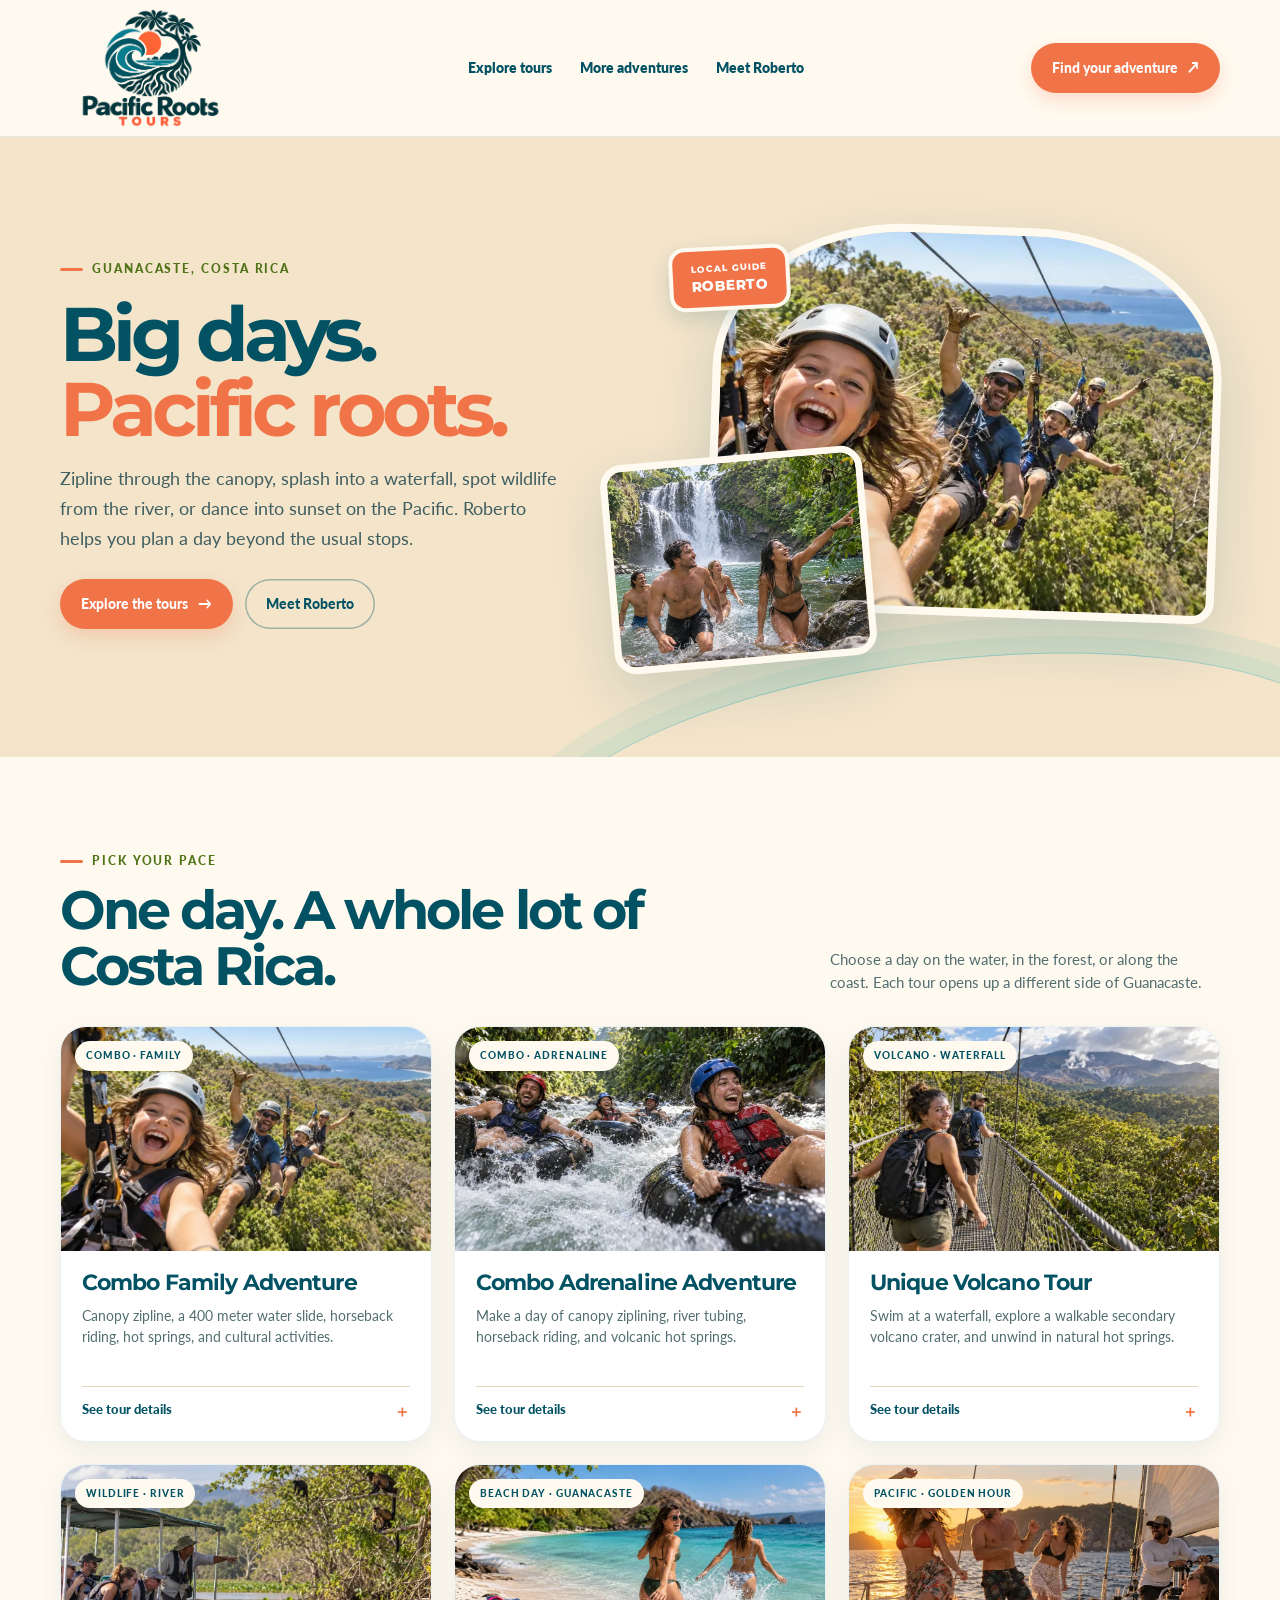
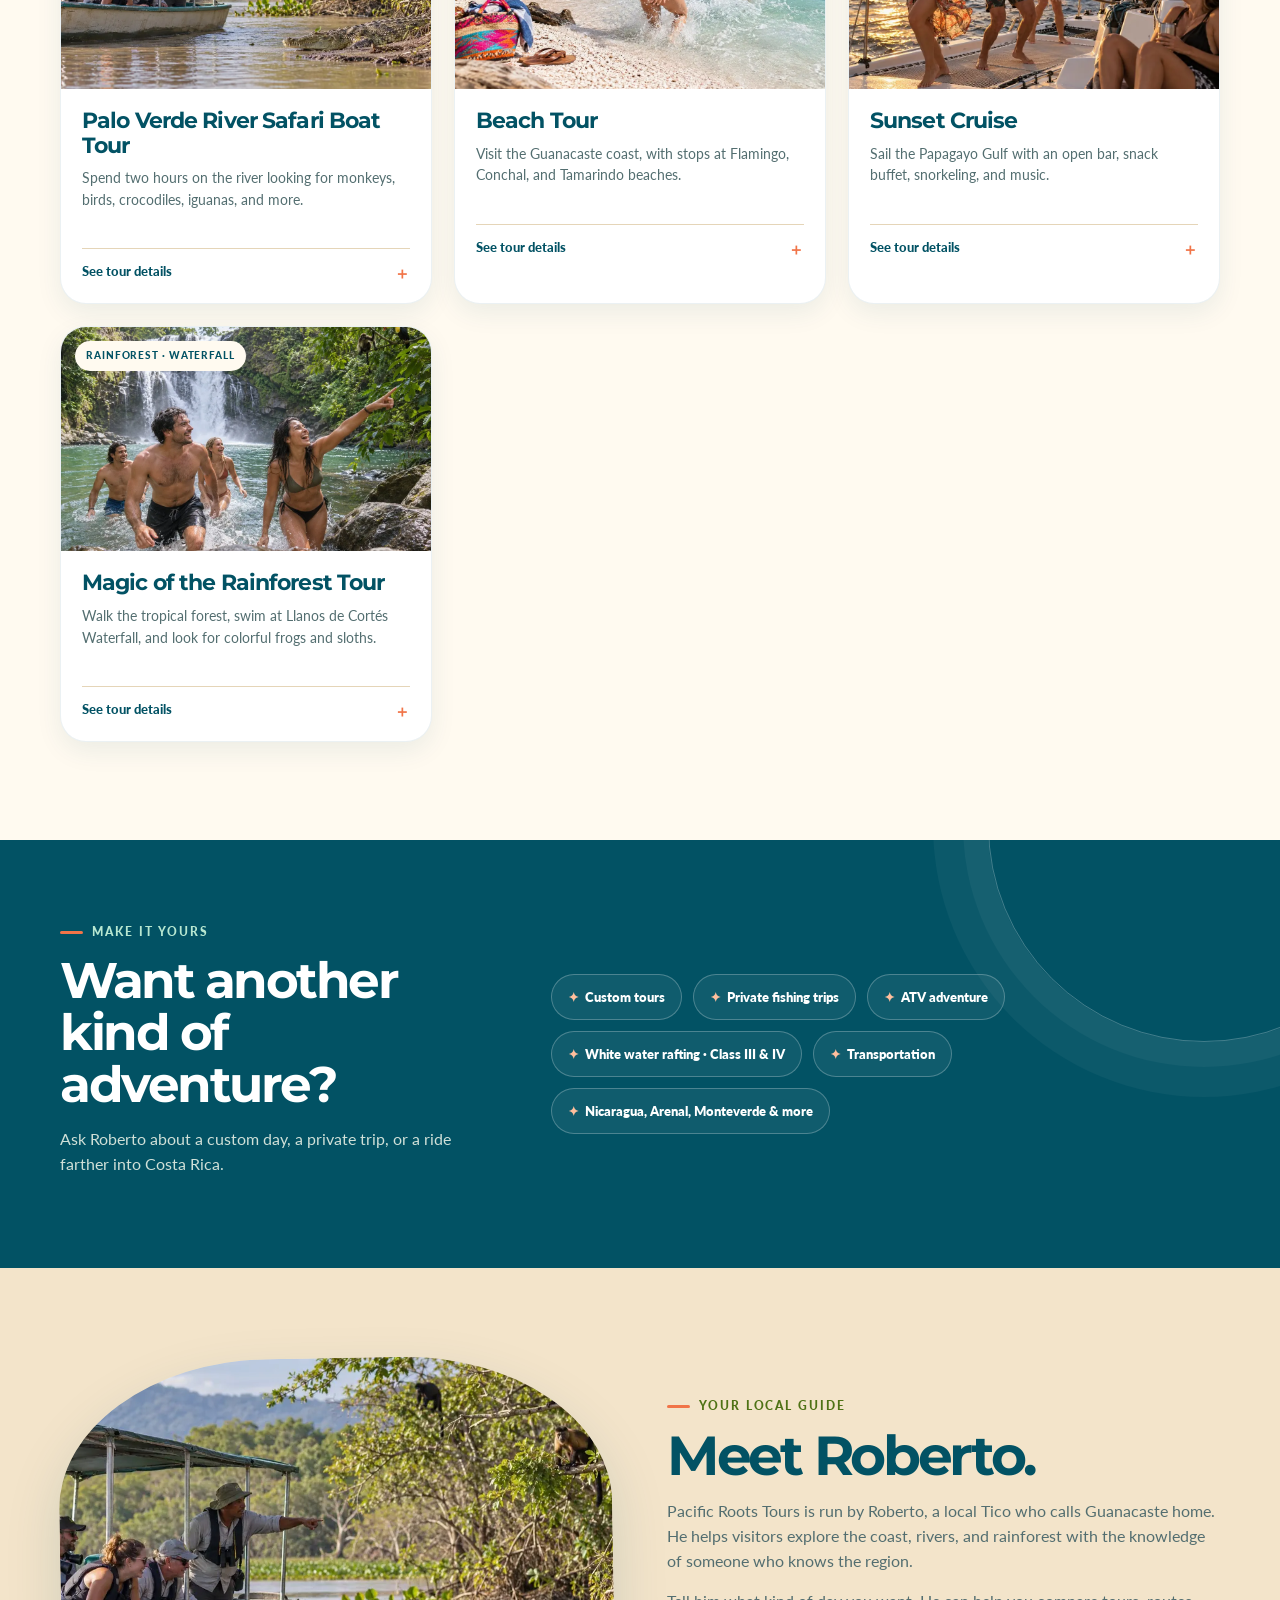
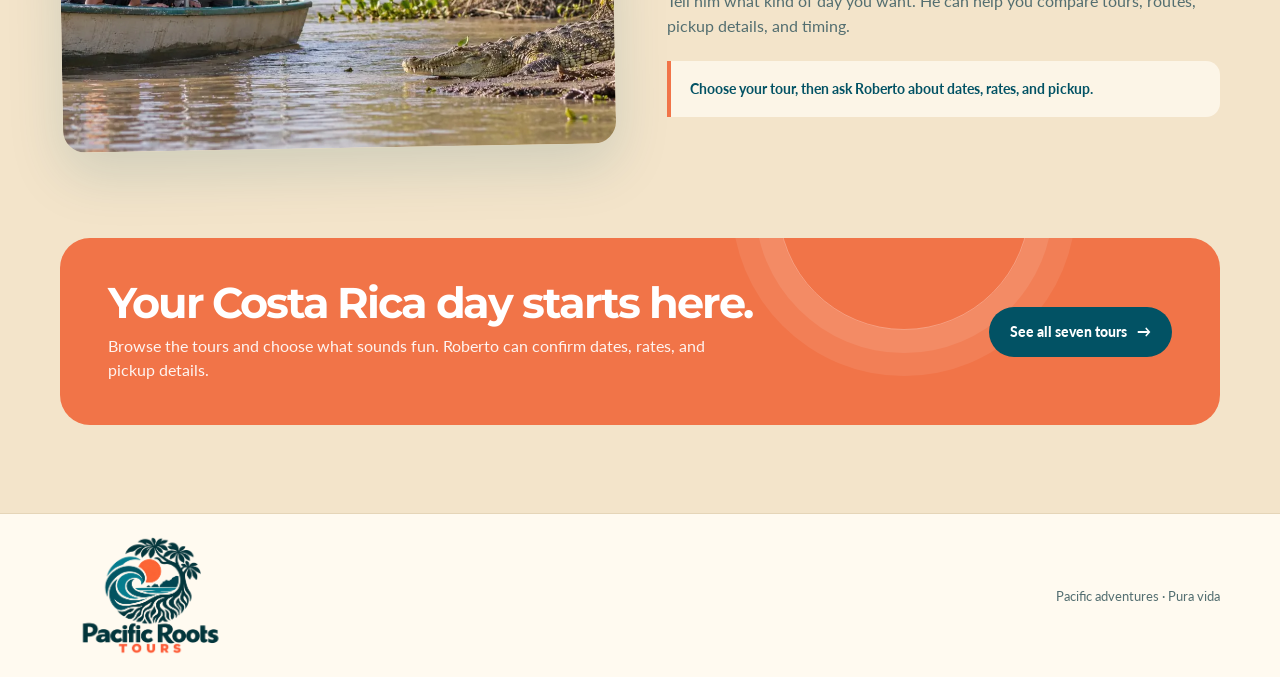
==== index.html @ f5e4e420 "Use complete transparent Pacific Roots logo in header and footer" ====
<!doctype html>
<html lang="en">
<head>
  <meta charset="utf-8">
  <meta name="viewport" content="width=device-width, initial-scale=1">
  <meta name="theme-color" content="#025264">
  <title>Pacific Roots Tours | Guanacaste, Costa Rica</title>
  <meta name="description" content="Explore Guanacaste with Roberto, your local Tico guide. Choose canopy and river adventures, waterfalls, wildlife, Pacific beaches, and sunset cruises.">
  <meta property="og:title" content="Pacific Roots Tours | Guanacaste, Costa Rica">
  <meta property="og:description" content="Canopy rides, river thrills, wildlife, waterfalls, beaches, and sunset cruises with local guide Roberto.">
  <meta property="og:type" content="website">
  <link rel="icon" type="image/webp" href="assets/favicon.webp">
  <link rel="preconnect" href="https://fonts.googleapis.com">
  <link rel="preconnect" href="https://fonts.gstatic.com" crossorigin>
  <link href="https://fonts.googleapis.com/css2?family=Lato:wght@400;500;600;700;800;900&family=Montserrat:wght@600;700;800;900&display=swap" rel="stylesheet">
  <style>
    :root{--deep:#025264;--aqua:#29aeb6;--coral:#f17448;--cream:#f3e4ca;--leaf:#4e7215;--ink:#123d43;--muted:#536e70;--paper:#fffaf0;--line:#e5d5b8;--shadow:0 22px 55px rgba(2,82,100,.15);--round:26px}
    *{box-sizing:border-box}html{scroll-behavior:smooth}body{margin:0;background:var(--paper);color:var(--ink);font-family:Lato,Arial,sans-serif;line-height:1.55}a{color:inherit}button{font:inherit}.shell{width:min(1160px,calc(100% - 48px));margin:auto}
    header{position:sticky;top:0;z-index:10;background:rgba(255,250,240,.96);backdrop-filter:blur(12px);border-bottom:1px solid rgba(2,82,100,.11)}.nav{min-height:136px;display:flex;align-items:center;justify-content:space-between;gap:24px}.brand{display:flex;align-items:center;gap:11px;text-decoration:none}.brand img.brand-logo{display:block;width:180px;height:auto;object-fit:contain;border-radius:0;box-shadow:none}.brand-name{display:grid;line-height:1}.brand-name b{font:800 20px/.98 Montserrat,sans-serif;letter-spacing:-.055em;color:var(--deep)}.brand-name span{margin-top:5px;color:var(--coral);font-size:10px;font-weight:900;letter-spacing:.34em}.nav-links{display:flex;align-items:center;gap:28px}.nav-links a{font-size:14px;text-decoration:none;font-weight:800;color:var(--deep)}.nav-links a:hover{color:var(--coral)}.button{display:inline-flex;align-items:center;justify-content:center;gap:10px;padding:14px 21px;border-radius:999px;background:var(--coral);color:#fff;text-decoration:none;font-size:14px;font-weight:900;box-shadow:0 8px 18px rgba(241,116,72,.22);transition:transform .2s,box-shadow .2s}.button:hover{transform:translateY(-2px);box-shadow:0 14px 25px rgba(241,116,72,.28)}.button.deep{background:var(--deep);box-shadow:none}.button.outline{background:transparent;color:var(--deep);box-shadow:inset 0 0 0 1.5px rgba(2,82,100,.35)}.menu{display:none;border:0;background:transparent;color:var(--deep);font-size:27px;padding:8px}
    .hero{position:relative;overflow:hidden;background:var(--cream)}.hero:after{content:"";position:absolute;right:-7%;bottom:-205px;width:66%;height:300px;border:1px solid rgba(41,174,182,.45);border-radius:50%;box-shadow:0 0 0 17px rgba(41,174,182,.08),0 0 0 36px rgba(41,174,182,.08);transform:rotate(-7deg)}.hero-grid{position:relative;z-index:1;display:grid;grid-template-columns:.9fr 1.1fr;align-items:center;gap:46px;min-height:620px;padding:56px 0 68px}.eyebrow{display:inline-flex;align-items:center;gap:9px;color:var(--leaf);font-size:12px;font-weight:900;letter-spacing:.16em;text-transform:uppercase}.eyebrow:before{content:"";width:23px;height:3px;border-radius:4px;background:var(--coral)}h1,h2,h3{font-family:Montserrat,Lato,sans-serif}h1{max-width:560px;margin:17px 0 18px;color:var(--deep);font-size:clamp(46px,6.1vw,76px);line-height:.99;letter-spacing:-.065em}h1 em{color:var(--coral);font-style:normal}.hero-copy{max-width:520px;color:#405f61;font-size:18px;line-height:1.65}.actions{display:flex;gap:12px;flex-wrap:wrap;margin-top:26px}
    .hero-photos{position:relative;min-height:455px}.hero-main{position:absolute;right:0;top:12px;width:83%;height:390px;object-fit:cover;border:8px solid var(--paper);border-radius:38% 38% 22px 22px;box-shadow:var(--shadow);transform:rotate(2deg)}.hero-inset{position:absolute;left:0;bottom:4px;width:43%;height:210px;object-fit:cover;border:7px solid var(--paper);border-radius:22px;box-shadow:var(--shadow);transform:rotate(-5deg)}.hero-stamp{position:absolute;left:10%;top:32px;display:flex;flex-direction:column;align-items:center;justify-content:center;gap:4px;padding:13px 18px;border:4px solid var(--paper);border-radius:16px;background:var(--coral);color:white;text-align:center;font:800 14px/1.15 Montserrat,sans-serif;letter-spacing:.04em;transform:rotate(-3deg);box-shadow:0 8px 20px rgba(2,82,100,.16)}.hero-stamp span{color:#fff;font-size:9px;letter-spacing:.12em}.hero-stamp strong{font:inherit}
    .tour-section{padding:88px 0 98px;background:#fffaf0}.section-head{display:flex;justify-content:space-between;align-items:end;gap:30px;margin-bottom:32px}.section-head h2{max-width:650px;margin:11px 0 0;color:var(--deep);font-size:clamp(34px,4.5vw,54px);line-height:1.04;letter-spacing:-.055em}.section-head p{max-width:390px;margin:0;color:var(--muted);font-size:15px}.tour-grid{display:grid;grid-template-columns:repeat(3,1fr);gap:22px}.tour-card{overflow:hidden;border:1px solid rgba(2,82,100,.08);border-radius:var(--round);background:#fff;box-shadow:0 9px 26px rgba(2,82,100,.08);transition:transform .2s,box-shadow .2s}.tour-card:hover{transform:translateY(-5px);box-shadow:var(--shadow)}.tour-photo{position:relative;height:224px;overflow:hidden;background:var(--aqua)}.tour-photo img{display:block;width:100%;height:100%;object-fit:cover;transition:transform .5s}.tour-card:hover .tour-photo img{transform:scale(1.045)}.tag{position:absolute;top:14px;left:14px;padding:7px 11px;border-radius:999px;background:var(--paper);color:var(--deep);font-size:10px;font-weight:900;letter-spacing:.09em;text-transform:uppercase}.tour-content{padding:20px 21px 22px}.tour-content h3{margin:0 0 9px;color:var(--deep);font-size:22px;line-height:1.12;letter-spacing:-.04em}.tour-content p{min-height:68px;margin:0;color:var(--muted);font-size:14px}.details{margin-top:13px;border-top:1px solid var(--line)}.details summary{padding-top:12px;cursor:pointer;list-style:none;color:var(--deep);font-size:13px;font-weight:900}.details summary::-webkit-details-marker{display:none}.details summary:after{content:"＋";float:right;color:var(--coral);font-size:16px}.details[open] summary:after{content:"−"}.details ul{margin:10px 0 0;padding-left:19px;color:#4c6668;font-size:13px}.details li{margin:5px 0}
    .more{position:relative;overflow:hidden;padding:76px 0;background:var(--deep);color:#fff}.more:after{content:"";position:absolute;width:430px;height:430px;right:-140px;top:-230px;border:1px solid rgba(255,255,255,.25);border-radius:50%;box-shadow:0 0 0 25px rgba(255,255,255,.04),0 0 0 55px rgba(255,255,255,.04)}.more-grid{position:relative;z-index:1;display:grid;grid-template-columns:.8fr 1.2fr;align-items:center;gap:45px}.more .eyebrow{color:#b7e7d1}.more h2{margin:13px 0;color:white;font-size:clamp(34px,4vw,50px);line-height:1.04;letter-spacing:-.05em}.more p{max-width:410px;color:#d0e0d8}.pills{display:flex;flex-wrap:wrap;gap:11px}.pill{padding:12px 16px;border:1px solid rgba(255,255,255,.25);border-radius:999px;background:rgba(255,255,255,.06);color:white;font-size:13px;font-weight:800}.pill b{margin-right:6px;color:#ffbf9d}
    .roberto{padding:90px 0;background:var(--cream)}.roberto-grid{display:grid;grid-template-columns:1fr 1fr;gap:54px;align-items:center}.roberto-photo{position:relative;height:390px;overflow:hidden;border-radius:38% 38% 22px 22px;box-shadow:var(--shadow);transform:rotate(-1deg)}.roberto-photo img{width:100%;height:100%;display:block;object-fit:cover}.roberto-copy h2{margin:12px 0 15px;color:var(--deep);font-size:clamp(38px,4.5vw,55px);line-height:1;letter-spacing:-.06em}.roberto-copy p{color:var(--muted);font-size:16px}.note{margin-top:22px;padding:17px 19px;border-left:4px solid var(--coral);border-radius:0 14px 14px 0;background:rgba(255,250,240,.78);color:var(--deep);font-size:14px;font-weight:700}
    .plan{padding:0 0 88px;background:var(--cream)}.plan-card{position:relative;overflow:hidden;display:flex;align-items:center;justify-content:space-between;gap:25px;padding:42px 48px;border-radius:30px;background:var(--coral);color:white}.plan-card:after{content:"";position:absolute;width:250px;height:250px;right:190px;top:-160px;border:1px solid rgba(255,255,255,.3);border-radius:50%;box-shadow:0 0 0 23px rgba(255,255,255,.09),0 0 0 46px rgba(255,255,255,.08)}.plan-copy,.plan-card a{position:relative;z-index:1}.plan-card h2{margin:0 0 8px;font-size:clamp(30px,4vw,43px);line-height:1.05;letter-spacing:-.05em}.plan-card p{max-width:620px;margin:0;color:rgba(255,255,255,.92)}
    footer{padding:22px 0;background:var(--paper);color:var(--deep);font-size:13px;border-top:1px solid var(--line)}.footer-row{display:flex;align-items:center;justify-content:space-between;gap:25px}.footer-note{text-align:right;color:var(--muted)}.footer-brand{padding:0;background:transparent}
    @media(max-width:900px){.hero-grid{gap:25px;min-height:570px}.hero-photos{min-height:390px}.hero-main{height:330px}.hero-inset{height:170px}.tour-grid{grid-template-columns:repeat(2,1fr)}.roberto-grid{gap:32px}.roberto-photo{height:330px}}
    @media(max-width:650px){.shell{width:min(100% - 32px,560px)}.nav{min-height:100px}.brand{gap:0}.brand img.brand-logo{width:132px;height:auto}.brand-name b{font-size:17px}.nav-cta{display:none}.menu{display:block}.nav-links{display:none;position:absolute;left:0;right:0;top:100px;padding:18px 24px 22px;background:var(--paper);border-bottom:1px solid var(--line);box-shadow:0 12px 20px rgba(2,82,100,.09);flex-direction:column;align-items:stretch;gap:16px}.nav-links.open{display:flex}.hero-grid{grid-template-columns:1fr;gap:0;padding:46px 0 40px}.hero-copy{font-size:16px}.hero-photos{min-height:315px;margin:7px 0 0}.hero-main{width:86%;height:270px;top:3px;border-width:6px;border-radius:32% 32% 18px 18px}.hero-inset{width:45%;height:140px;border-width:6px}.hero-stamp{left:3%;top:20px;padding:10px 14px;font-size:12px;border-width:3px}.hero-stamp span{font-size:8px}.tour-section{padding:65px 0}.section-head{display:block;margin-bottom:24px}.section-head p{margin-top:13px}.tour-grid{grid-template-columns:1fr;gap:17px}.tour-photo{height:230px}.tour-content p{min-height:0}.more{padding:63px 0}.more-grid,.roberto-grid{grid-template-columns:1fr;gap:27px}.roberto{padding:65px 0}.roberto-photo{height:280px;order:2}.plan{padding-bottom:62px}.plan-card{align-items:flex-start;flex-direction:column;padding:31px 25px}.footer-row{align-items:flex-start;flex-direction:column}.footer-note{text-align:left}}
    @media(prefers-reduced-motion:reduce){html{scroll-behavior:auto}*,*:before,*:after{transition-duration:.01ms!important;animation-duration:.01ms!important}}
  </style>
</head>
<body>
  <header><div class="shell nav">
    <a class="brand" href="#top" aria-label="Pacific Roots Tours home"><img class="brand-logo" src="assets/pacific-roots-logo-transparent.png" alt="Pacific Roots Tours" width="1542" height="1020"></a>
    <nav class="nav-links" id="navLinks" aria-label="Main navigation"><a href="#tours">Explore tours</a><a href="#more">More adventures</a><a href="#roberto">Meet Roberto</a></nav>
    <a class="button nav-cta" href="#tours">Find your adventure <span aria-hidden="true">↗</span></a>
    <button class="menu" id="menu" aria-label="Open menu" aria-expanded="false" aria-controls="navLinks">☰</button>
  </div></header>
  <main id="top">
    <section class="hero"><div class="shell hero-grid">
      <div><span class="eyebrow">Guanacaste, Costa Rica</span><h1>Big days. <em>Pacific roots.</em></h1><p class="hero-copy">Zipline through the canopy, splash into a waterfall, spot wildlife from the river, or dance into sunset on the Pacific. Roberto helps you plan a day beyond the usual stops.</p><div class="actions"><a class="button" href="#tours">Explore the tours <span aria-hidden="true">→</span></a><a class="button outline" href="#roberto">Meet Roberto</a></div></div>
      <div class="hero-photos" aria-label="Guests enjoying adventures in Guanacaste"><img class="hero-main" src="assets/family-zipline.webp" alt="Family laughing together as they zipline over Guanacaste"><img class="hero-inset" src="assets/rainforest-waterfall.webp" alt="Travelers splashing beneath a Costa Rican waterfall"><div class="hero-stamp"><span>LOCAL GUIDE</span><strong>ROBERTO</strong></div></div>
    </div></section>
    <section class="tour-section" id="tours"><div class="shell"><div class="section-head"><div><span class="eyebrow">Pick your pace</span><h2>One day. A whole lot of Costa Rica.</h2></div><p>Choose a day on the water, in the forest, or along the coast. Each tour opens up a different side of Guanacaste.</p></div>
      <div class="tour-grid">
        <article class="tour-card"><div class="tour-photo"><span class="tag">Combo · family</span><img src="assets/family-zipline.webp" alt="A family enjoying a canopy zipline above Guanacaste" loading="lazy"></div><div class="tour-content"><h3>Combo Family Adventure</h3><p>Canopy zipline, a 400 meter water slide, horseback riding, hot springs, and cultural activities.</p><details class="details"><summary>See tour details</summary><ul><li>Ziplining Canopy Tour</li><li>400 meters water slide thru the forest</li><li>45 minutes horseback riding</li><li>Hot Springs with volcanic mud</li><li>Pottery, sugar cane, bakery, coffee, and chocolate experiences</li></ul></details></div></article>
        <article class="tour-card"><div class="tour-photo"><span class="tag">Combo · adrenaline</span><img src="assets/water-rapids.webp" alt="Guests laughing as they ride inner tubes through Costa Rica rapids" loading="lazy"></div><div class="tour-content"><h3>Combo Adrenaline Adventure</h3><p>Make a day of canopy ziplining, river tubing, horseback riding, and volcanic hot springs.</p><details class="details"><summary>See tour details</summary><ul><li>Ziplining Canopy Tour</li><li>White Water Tubing</li><li>30 minutes horseback riding</li><li>Hot Springs with volcanic mud</li></ul></details></div></article>
        <article class="tour-card"><div class="tour-photo"><span class="tag">Volcano · waterfall</span><img src="assets/hanging-bridges.webp" alt="Travelers crossing a hanging bridge in Costa Rica's rainforest" loading="lazy"></div><div class="tour-content"><h3>Unique Volcano Tour</h3><p>Swim at a waterfall, explore a walkable secondary volcano crater, and unwind in natural hot springs.</p><details class="details"><summary>See tour details</summary><ul><li>Natural pool with a waterfall</li><li>Optional Zipline Canopy Tour</li><li>Horseback riding or tractor ride</li><li>Walkable secondary volcano crater</li><li>Hot springs, volcanic mud, and sauna</li><li>Rainforest hike with a hanging bridge</li></ul></details></div></article>
        <article class="tour-card"><div class="tour-photo"><span class="tag">Wildlife · river</span><img src="assets/palo-verde-river.webp" alt="Guests spot a crocodile from a safari boat on the Tempisque River" loading="lazy"></div><div class="tour-content"><h3>Palo Verde River Safari Boat Tour</h3><p>Spend two hours on the river looking for monkeys, birds, crocodiles, iguanas, and more.</p><details class="details"><summary>See tour details</summary><ul><li>2 hours river safari</li><li>Wildlife sightseeing</li><li>Typical lunch cooked on a wood stove</li><li>Pottery and coffee presentation</li></ul></details></div></article>
        <article class="tour-card"><div class="tour-photo"><span class="tag">Beach day · Guanacaste</span><img src="assets/beach-day.webp" alt="Friends splashing in clear turquoise water on a Costa Rica beach" loading="lazy"></div><div class="tour-content"><h3>Beach Tour</h3><p>Visit the Guanacaste coast, with stops at Flamingo, Conchal, and Tamarindo beaches.</p><details class="details"><summary>See tour details</summary><ul><li>Flamingo Beach</li><li>Conchal Beach</li><li>Tamarindo Beach</li><li>Optional surf lessons</li></ul></details></div></article>
        <article class="tour-card"><div class="tour-photo"><span class="tag">Pacific · golden hour</span><img src="assets/sunset-cruise.webp" alt="Guests dancing together on a sunset cruise in Papagayo Gulf" loading="lazy"></div><div class="tour-content"><h3>Sunset Cruise</h3><p>Sail the Papagayo Gulf with an open bar, snack buffet, snorkeling, and music.</p><details class="details"><summary>See tour details</summary><ul><li>Sightseeing tour on the Papagayo Gulf</li><li>Open Bar, Snack Buffet, Snorkeling &amp; Music</li><li>Choose the upper deck for the breeze or lower deck for less sun</li></ul></details></div></article>
        <article class="tour-card"><div class="tour-photo"><span class="tag">Rainforest · waterfall</span><img src="assets/rainforest-waterfall.webp" alt="Travelers enjoying the water at a rainforest waterfall in Costa Rica" loading="lazy"></div><div class="tour-content"><h3>Magic of the Rainforest Tour</h3><p>Walk the tropical forest, swim at Llanos de Cortés Waterfall, and look for colorful frogs and sloths.</p><details class="details"><summary>See tour details</summary><ul><li>Swim at the famous Llanos de Cortes Waterfall</li><li>Tropical Rain Forest hike with flora and fauna observation</li><li>Botanical Garden with colorful frogs and a high possibility to spot sloths</li><li>Coffee experience</li></ul></details></div></article>
      </div>
    </div></section>
    <section class="more" id="more"><div class="shell more-grid"><div><span class="eyebrow">Make it yours</span><h2>Want another kind of adventure?</h2><p>Ask Roberto about a custom day, a private trip, or a ride farther into Costa Rica.</p></div><div class="pills"><span class="pill"><b>✦</b>Custom tours</span><span class="pill"><b>✦</b>Private fishing trips</span><span class="pill"><b>✦</b>ATV adventure</span><span class="pill"><b>✦</b>White water rafting · Class III &amp; IV</span><span class="pill"><b>✦</b>Transportation</span><span class="pill"><b>✦</b>Nicaragua, Arenal, Monteverde &amp; more</span></div></div></section>
    <section class="roberto" id="roberto"><div class="shell roberto-grid"><div class="roberto-photo"><img src="assets/palo-verde-river.webp" alt="A local boat guide takes visitors through Palo Verde's wildlife-rich river" loading="lazy"></div><div class="roberto-copy"><span class="eyebrow">Your local guide</span><h2>Meet Roberto.</h2><p>Pacific Roots Tours is run by Roberto, a local Tico who calls Guanacaste home. He helps visitors explore the coast, rivers, and rainforest with the knowledge of someone who knows the region.</p><p>Tell him what kind of day you want. He can help you compare tours, routes, pickup details, and timing.</p><div class="note">Choose your tour, then ask Roberto about dates, rates, and pickup.</div></div></div></section>
    <section class="plan" id="plan"><div class="shell"><div class="plan-card"><div class="plan-copy"><h2>Your Costa Rica day starts here.</h2><p>Browse the tours and choose what sounds fun. Roberto can confirm dates, rates, and pickup details.</p></div><a class="button deep" href="#tours">See all seven tours <span aria-hidden="true">→</span></a></div></div></section>
  </main>
  <footer><div class="shell footer-row"><a class="brand footer-brand" href="#top" aria-label="Pacific Roots Tours home"><img class="brand-logo" src="assets/pacific-roots-logo-transparent.png" alt="Pacific Roots Tours" width="1542" height="1020"></a><div class="footer-note">Pacific adventures · Pura vida</div></div></footer>
  <script>const m=document.getElementById('menu'),n=document.getElementById('navLinks');m.addEventListener('click',()=>{const o=n.classList.toggle('open');m.setAttribute('aria-expanded',String(o));m.setAttribute('aria-label',o?'Close menu':'Open menu');m.textContent=o?'×':'☰'});n.querySelectorAll('a').forEach(a=>a.addEventListener('click',()=>{n.classList.remove('open');m.setAttribute('aria-expanded','false');m.setAttribute('aria-label','Open menu');m.textContent='☰'}));</script>
</body>
</html>
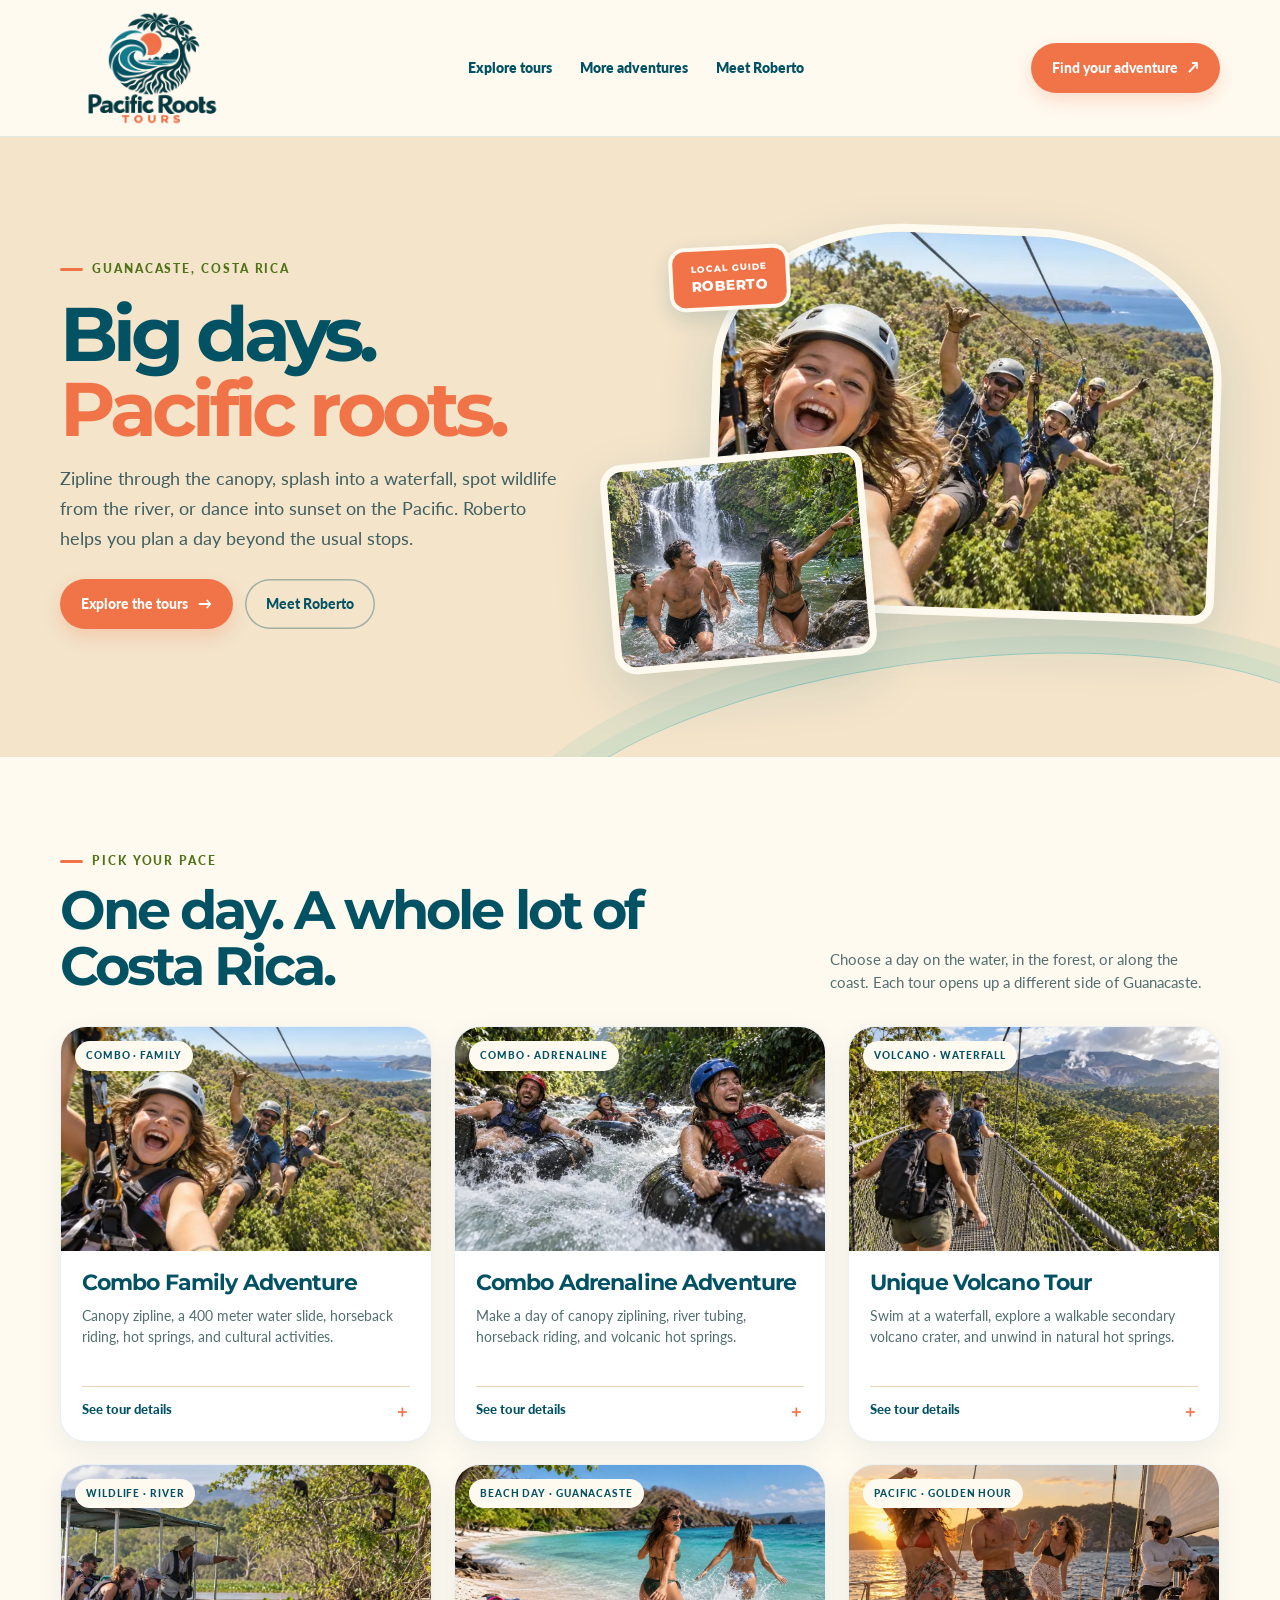
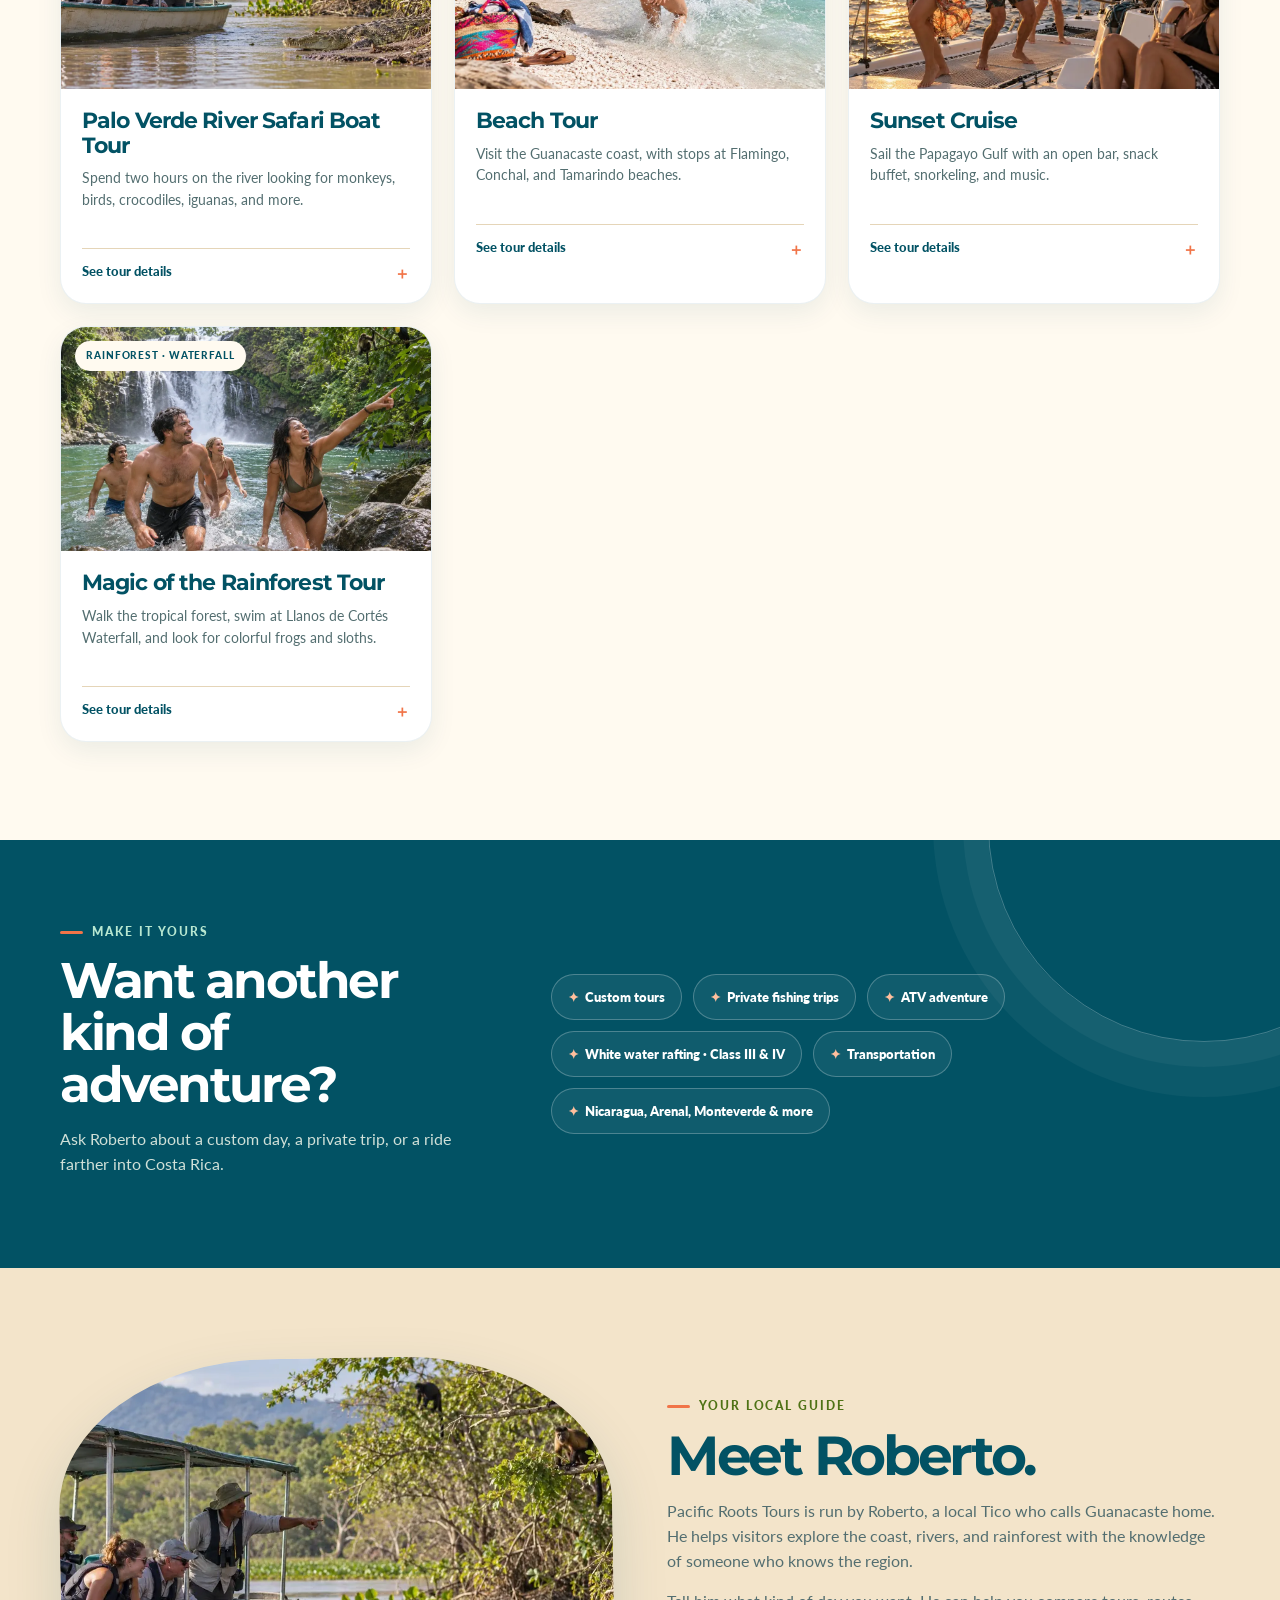
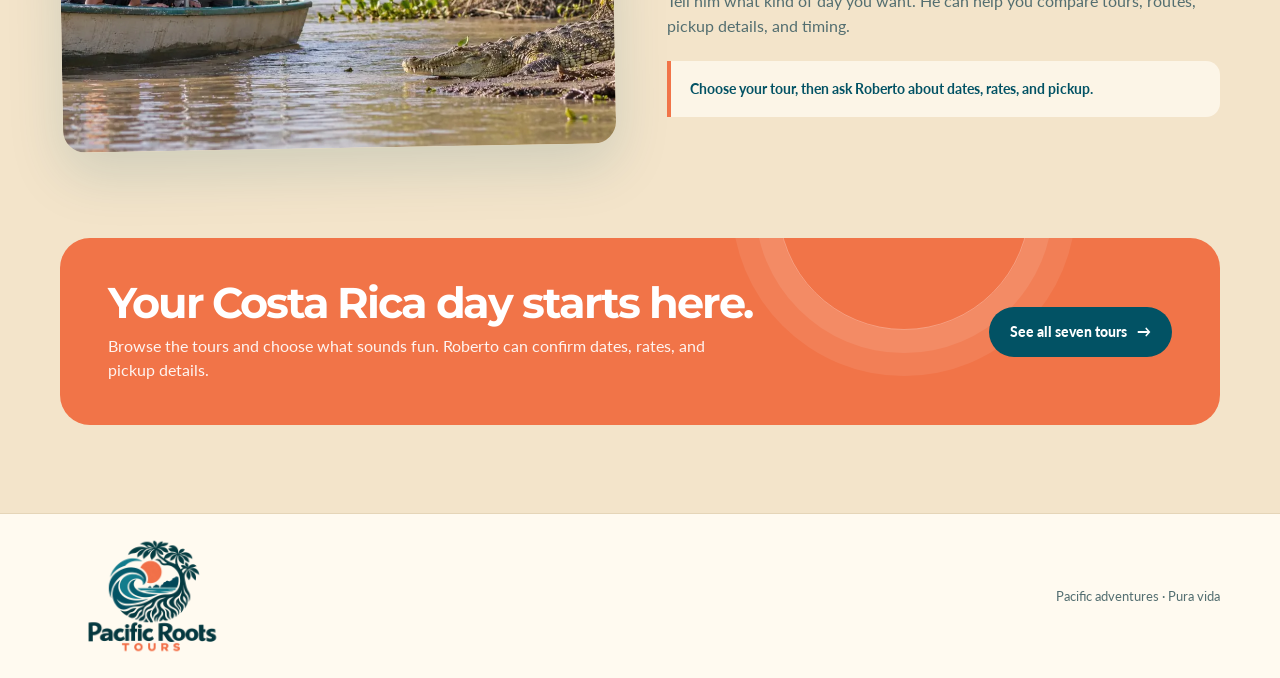
==== commit ab026487: "Replace altered logo with Laurie’s exact uploaded transparent original" ====
--- a/index.html
+++ b/index.html
@@ -31,7 +31,7 @@
 </head>
 <body>
   <header><div class="shell nav">
-    <a class="brand" href="#top" aria-label="Pacific Roots Tours home"><img class="brand-logo" src="assets/pacific-roots-logo-transparent.png" alt="Pacific Roots Tours" width="1542" height="1020"></a>
+    <a class="brand" href="#top" aria-label="Pacific Roots Tours home"><img class="brand-logo" src="assets/pacific-roots-logo-original.png" alt="Pacific Roots Tours" width="1536" height="1024"></a>
     <nav class="nav-links" id="navLinks" aria-label="Main navigation"><a href="#tours">Explore tours</a><a href="#more">More adventures</a><a href="#roberto">Meet Roberto</a></nav>
     <a class="button nav-cta" href="#tours">Find your adventure <span aria-hidden="true">↗</span></a>
     <button class="menu" id="menu" aria-label="Open menu" aria-expanded="false" aria-controls="navLinks">☰</button>
@@ -56,7 +56,7 @@
     <section class="roberto" id="roberto"><div class="shell roberto-grid"><div class="roberto-photo"><img src="assets/palo-verde-river.webp" alt="A local boat guide takes visitors through Palo Verde's wildlife-rich river" loading="lazy"></div><div class="roberto-copy"><span class="eyebrow">Your local guide</span><h2>Meet Roberto.</h2><p>Pacific Roots Tours is run by Roberto, a local Tico who calls Guanacaste home. He helps visitors explore the coast, rivers, and rainforest with the knowledge of someone who knows the region.</p><p>Tell him what kind of day you want. He can help you compare tours, routes, pickup details, and timing.</p><div class="note">Choose your tour, then ask Roberto about dates, rates, and pickup.</div></div></div></section>
     <section class="plan" id="plan"><div class="shell"><div class="plan-card"><div class="plan-copy"><h2>Your Costa Rica day starts here.</h2><p>Browse the tours and choose what sounds fun. Roberto can confirm dates, rates, and pickup details.</p></div><a class="button deep" href="#tours">See all seven tours <span aria-hidden="true">→</span></a></div></div></section>
   </main>
-  <footer><div class="shell footer-row"><a class="brand footer-brand" href="#top" aria-label="Pacific Roots Tours home"><img class="brand-logo" src="assets/pacific-roots-logo-transparent.png" alt="Pacific Roots Tours" width="1542" height="1020"></a><div class="footer-note">Pacific adventures · Pura vida</div></div></footer>
+  <footer><div class="shell footer-row"><a class="brand footer-brand" href="#top" aria-label="Pacific Roots Tours home"><img class="brand-logo" src="assets/pacific-roots-logo-original.png" alt="Pacific Roots Tours" width="1536" height="1024"></a><div class="footer-note">Pacific adventures · Pura vida</div></div></footer>
   <script>const m=document.getElementById('menu'),n=document.getElementById('navLinks');m.addEventListener('click',()=>{const o=n.classList.toggle('open');m.setAttribute('aria-expanded',String(o));m.setAttribute('aria-label',o?'Close menu':'Open menu');m.textContent=o?'×':'☰'});n.querySelectorAll('a').forEach(a=>a.addEventListener('click',()=>{n.classList.remove('open');m.setAttribute('aria-expanded','false');m.setAttribute('aria-label','Open menu');m.textContent='☰'}));</script>
 </body>
 </html>
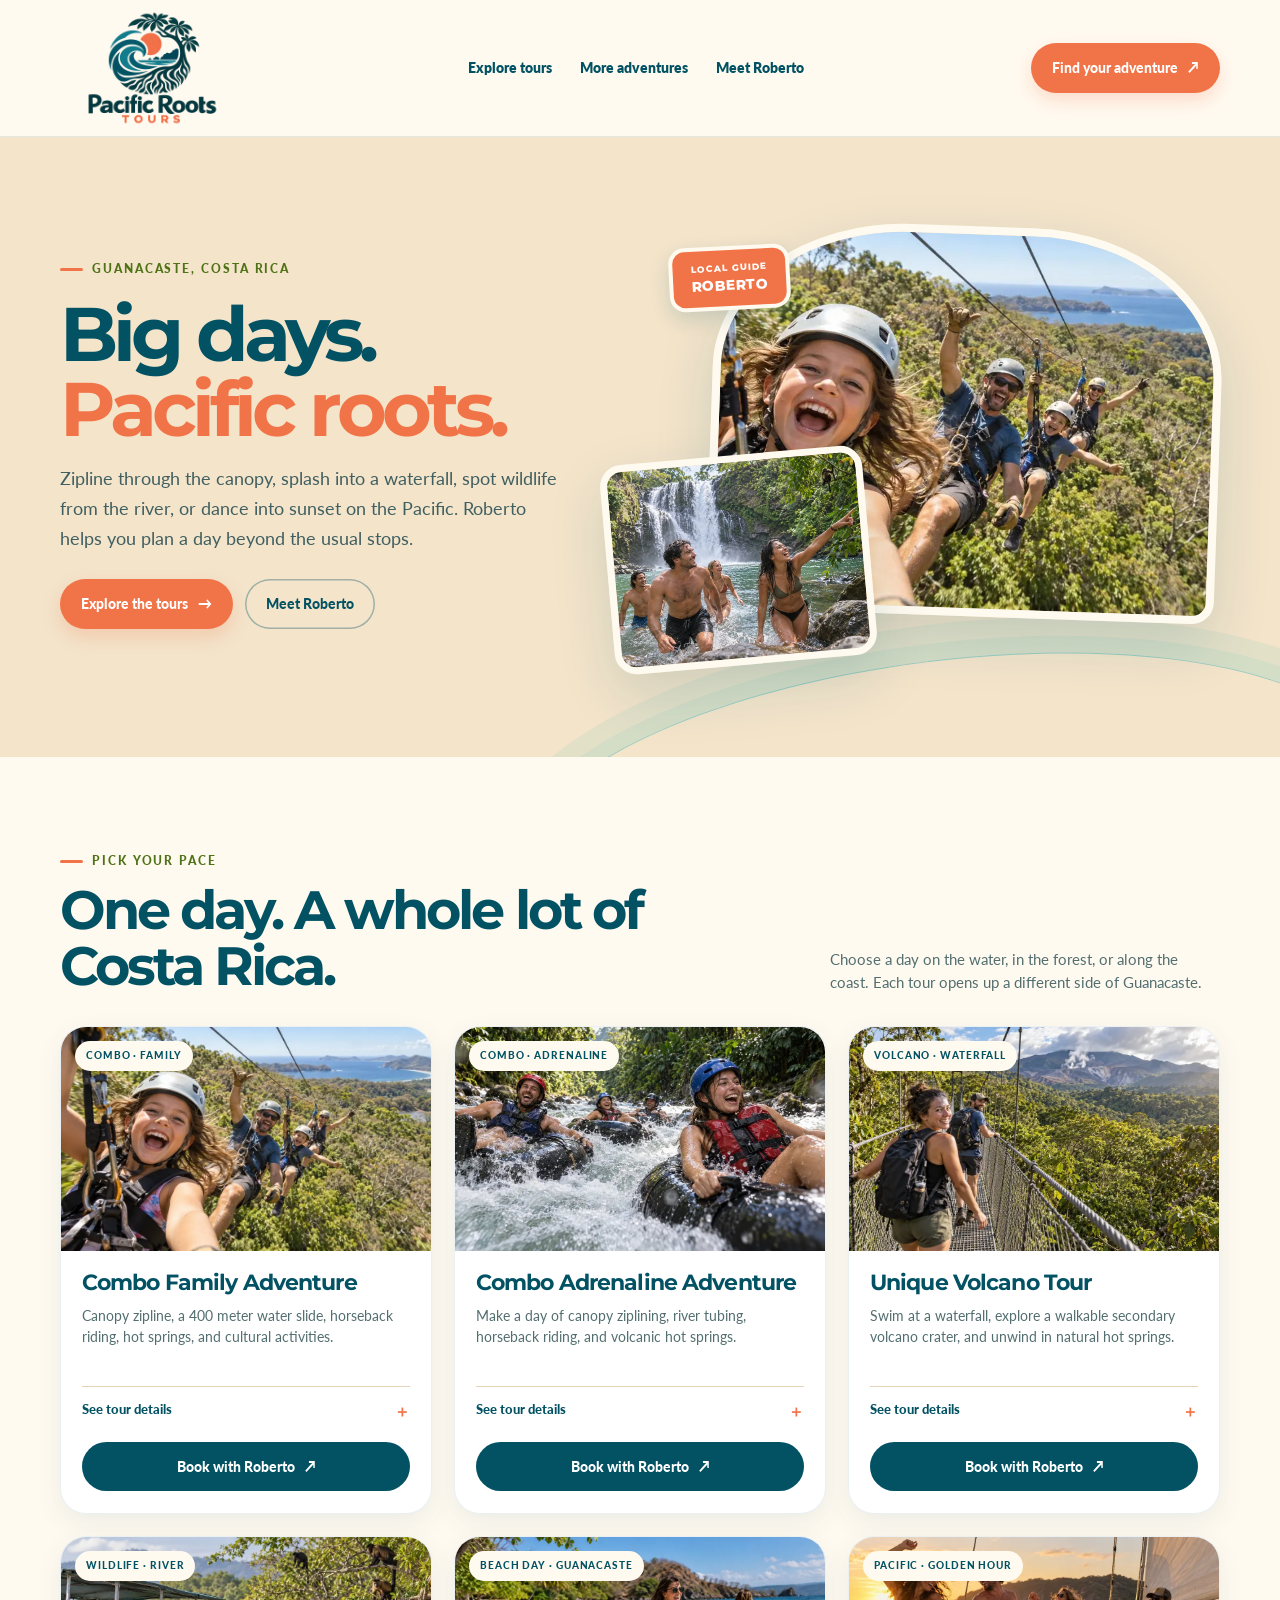
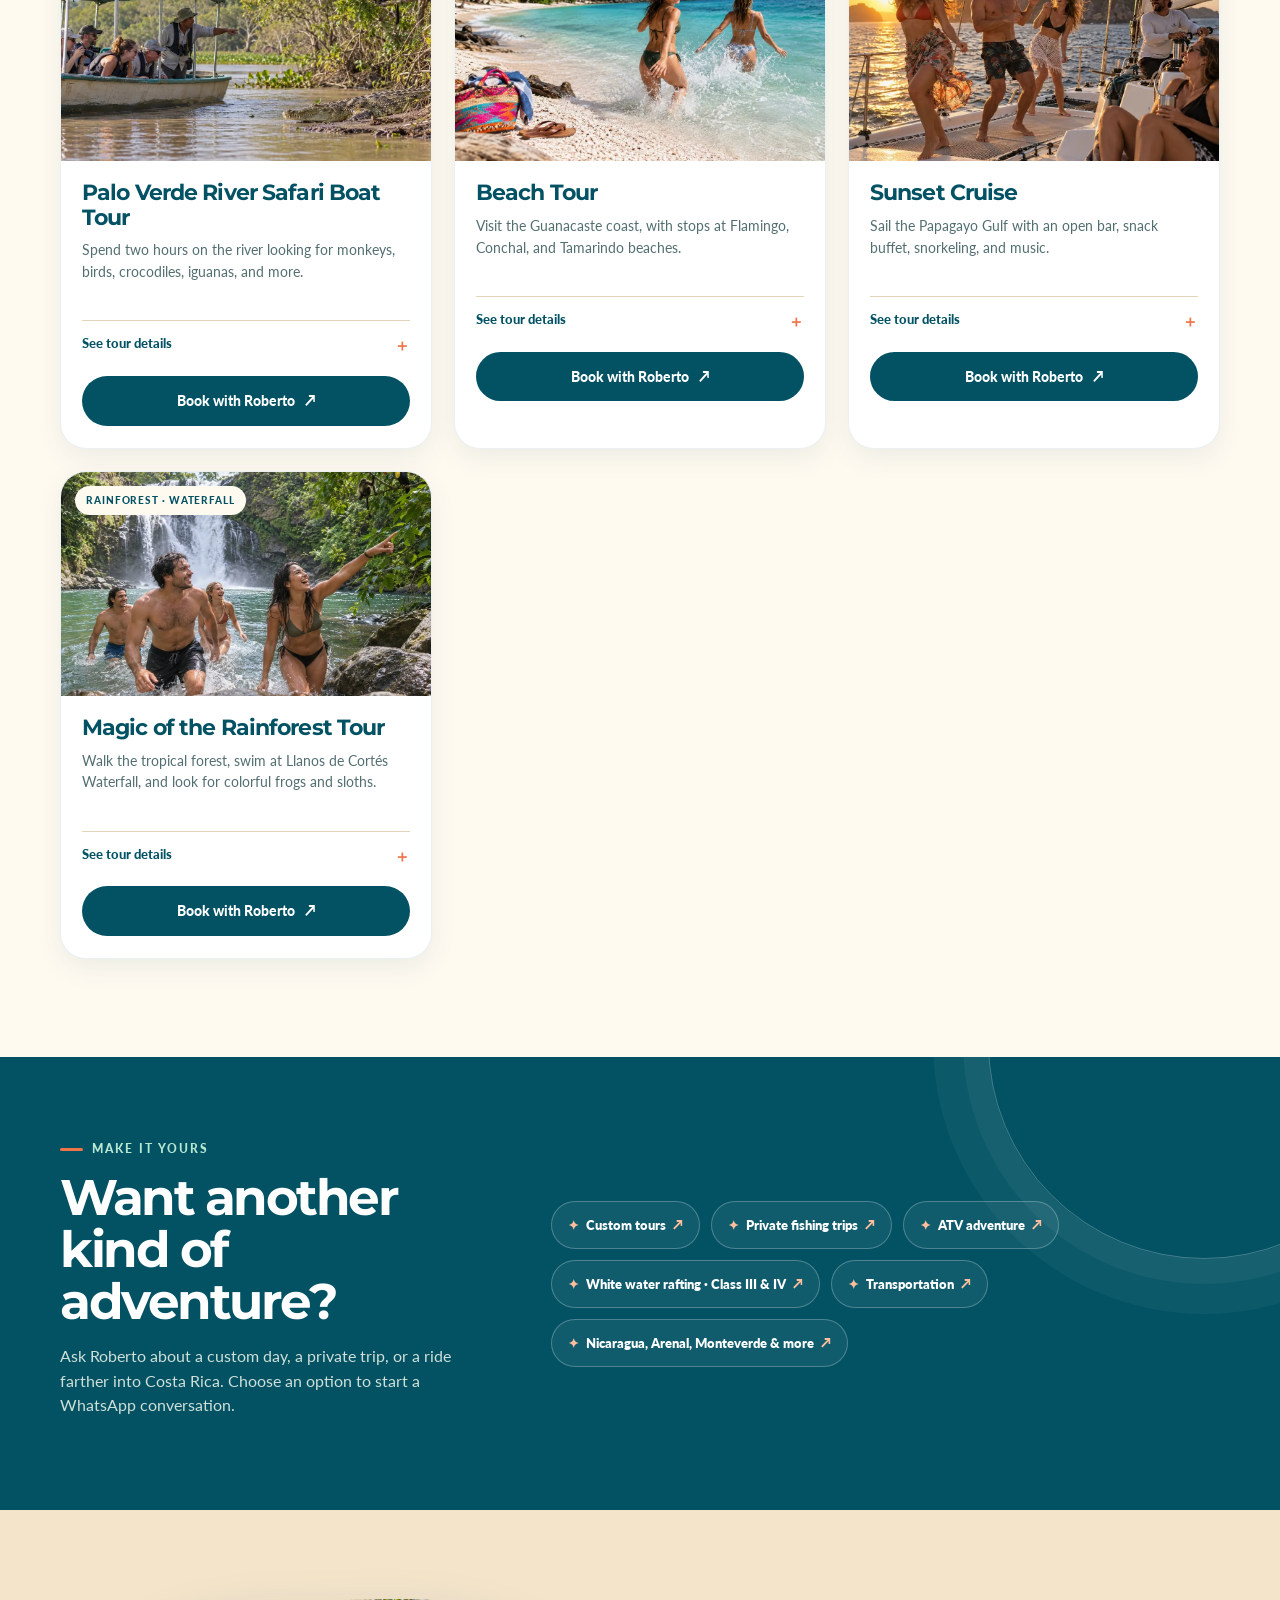
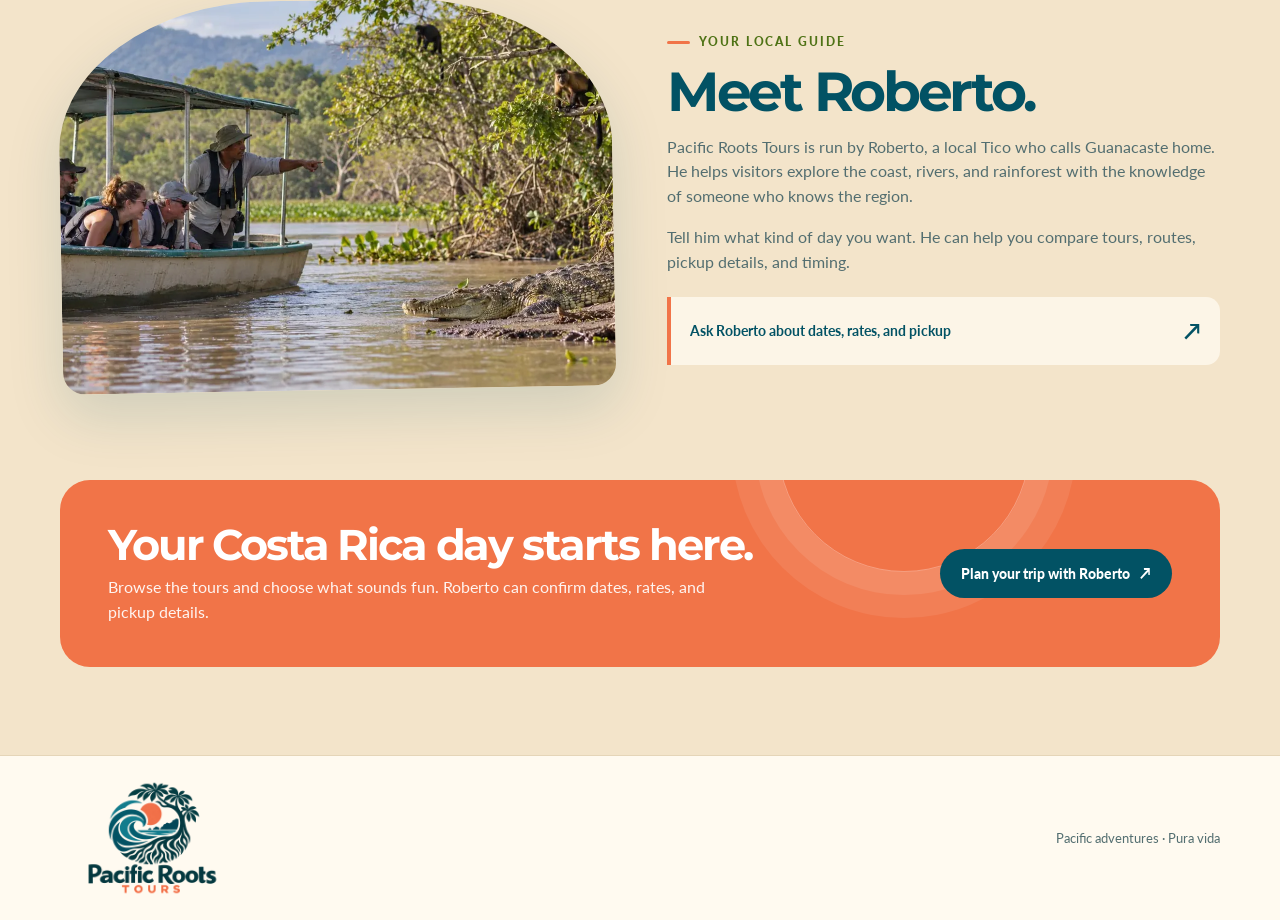
==== commit 7481e2ea: "Link all seven tours and six services to Roberto’s confirmed WhatsApp number" ====
--- a/index.html
+++ b/index.html
@@ -24,6 +24,7 @@
     .roberto{padding:90px 0;background:var(--cream)}.roberto-grid{display:grid;grid-template-columns:1fr 1fr;gap:54px;align-items:center}.roberto-photo{position:relative;height:390px;overflow:hidden;border-radius:38% 38% 22px 22px;box-shadow:var(--shadow);transform:rotate(-1deg)}.roberto-photo img{width:100%;height:100%;display:block;object-fit:cover}.roberto-copy h2{margin:12px 0 15px;color:var(--deep);font-size:clamp(38px,4.5vw,55px);line-height:1;letter-spacing:-.06em}.roberto-copy p{color:var(--muted);font-size:16px}.note{margin-top:22px;padding:17px 19px;border-left:4px solid var(--coral);border-radius:0 14px 14px 0;background:rgba(255,250,240,.78);color:var(--deep);font-size:14px;font-weight:700}
     .plan{padding:0 0 88px;background:var(--cream)}.plan-card{position:relative;overflow:hidden;display:flex;align-items:center;justify-content:space-between;gap:25px;padding:42px 48px;border-radius:30px;background:var(--coral);color:white}.plan-card:after{content:"";position:absolute;width:250px;height:250px;right:190px;top:-160px;border:1px solid rgba(255,255,255,.3);border-radius:50%;box-shadow:0 0 0 23px rgba(255,255,255,.09),0 0 0 46px rgba(255,255,255,.08)}.plan-copy,.plan-card a{position:relative;z-index:1}.plan-card h2{margin:0 0 8px;font-size:clamp(30px,4vw,43px);line-height:1.05;letter-spacing:-.05em}.plan-card p{max-width:620px;margin:0;color:rgba(255,255,255,.92)}
     footer{padding:22px 0;background:var(--paper);color:var(--deep);font-size:13px;border-top:1px solid var(--line)}.footer-row{display:flex;align-items:center;justify-content:space-between;gap:25px}.footer-note{text-align:right;color:var(--muted)}.footer-brand{padding:0;background:transparent}
+    .tour-booking{width:100%;min-height:48px;margin-top:18px;font-size:14px}.pill{display:inline-flex;align-items:center;gap:7px;min-height:48px;text-decoration:none;transition:background .2s,border-color .2s}.pill b{margin-right:0}.pill:hover{background:rgba(255,255,255,.18);border-color:rgba(255,255,255,.65)}.pill span{color:#ffbf9d}.note-link{display:flex;align-items:center;justify-content:space-between;gap:12px;text-decoration:none;min-height:56px}.note-link:hover{background:var(--paper);text-decoration:underline;text-underline-offset:3px}.note-link span{font-size:22px;color:var(--deep)}a:focus-visible,button:focus-visible,summary:focus-visible{outline:3px solid var(--aqua);outline-offset:4px}
     @media(max-width:900px){.hero-grid{gap:25px;min-height:570px}.hero-photos{min-height:390px}.hero-main{height:330px}.hero-inset{height:170px}.tour-grid{grid-template-columns:repeat(2,1fr)}.roberto-grid{gap:32px}.roberto-photo{height:330px}}
     @media(max-width:650px){.shell{width:min(100% - 32px,560px)}.nav{min-height:100px}.brand{gap:0}.brand img.brand-logo{width:132px;height:auto}.brand-name b{font-size:17px}.nav-cta{display:none}.menu{display:block}.nav-links{display:none;position:absolute;left:0;right:0;top:100px;padding:18px 24px 22px;background:var(--paper);border-bottom:1px solid var(--line);box-shadow:0 12px 20px rgba(2,82,100,.09);flex-direction:column;align-items:stretch;gap:16px}.nav-links.open{display:flex}.hero-grid{grid-template-columns:1fr;gap:0;padding:46px 0 40px}.hero-copy{font-size:16px}.hero-photos{min-height:315px;margin:7px 0 0}.hero-main{width:86%;height:270px;top:3px;border-width:6px;border-radius:32% 32% 18px 18px}.hero-inset{width:45%;height:140px;border-width:6px}.hero-stamp{left:3%;top:20px;padding:10px 14px;font-size:12px;border-width:3px}.hero-stamp span{font-size:8px}.tour-section{padding:65px 0}.section-head{display:block;margin-bottom:24px}.section-head p{margin-top:13px}.tour-grid{grid-template-columns:1fr;gap:17px}.tour-photo{height:230px}.tour-content p{min-height:0}.more{padding:63px 0}.more-grid,.roberto-grid{grid-template-columns:1fr;gap:27px}.roberto{padding:65px 0}.roberto-photo{height:280px;order:2}.plan{padding-bottom:62px}.plan-card{align-items:flex-start;flex-direction:column;padding:31px 25px}.footer-row{align-items:flex-start;flex-direction:column}.footer-note{text-align:left}}
     @media(prefers-reduced-motion:reduce){html{scroll-behavior:auto}*,*:before,*:after{transition-duration:.01ms!important;animation-duration:.01ms!important}}
@@ -43,20 +44,21 @@
     </div></section>
     <section class="tour-section" id="tours"><div class="shell"><div class="section-head"><div><span class="eyebrow">Pick your pace</span><h2>One day. A whole lot of Costa Rica.</h2></div><p>Choose a day on the water, in the forest, or along the coast. Each tour opens up a different side of Guanacaste.</p></div>
       <div class="tour-grid">
-        <article class="tour-card"><div class="tour-photo"><span class="tag">Combo · family</span><img src="assets/family-zipline.webp" alt="A family enjoying a canopy zipline above Guanacaste" loading="lazy"></div><div class="tour-content"><h3>Combo Family Adventure</h3><p>Canopy zipline, a 400 meter water slide, horseback riding, hot springs, and cultural activities.</p><details class="details"><summary>See tour details</summary><ul><li>Ziplining Canopy Tour</li><li>400 meters water slide thru the forest</li><li>45 minutes horseback riding</li><li>Hot Springs with volcanic mud</li><li>Pottery, sugar cane, bakery, coffee, and chocolate experiences</li></ul></details></div></article>
-        <article class="tour-card"><div class="tour-photo"><span class="tag">Combo · adrenaline</span><img src="assets/water-rapids.webp" alt="Guests laughing as they ride inner tubes through Costa Rica rapids" loading="lazy"></div><div class="tour-content"><h3>Combo Adrenaline Adventure</h3><p>Make a day of canopy ziplining, river tubing, horseback riding, and volcanic hot springs.</p><details class="details"><summary>See tour details</summary><ul><li>Ziplining Canopy Tour</li><li>White Water Tubing</li><li>30 minutes horseback riding</li><li>Hot Springs with volcanic mud</li></ul></details></div></article>
-        <article class="tour-card"><div class="tour-photo"><span class="tag">Volcano · waterfall</span><img src="assets/hanging-bridges.webp" alt="Travelers crossing a hanging bridge in Costa Rica's rainforest" loading="lazy"></div><div class="tour-content"><h3>Unique Volcano Tour</h3><p>Swim at a waterfall, explore a walkable secondary volcano crater, and unwind in natural hot springs.</p><details class="details"><summary>See tour details</summary><ul><li>Natural pool with a waterfall</li><li>Optional Zipline Canopy Tour</li><li>Horseback riding or tractor ride</li><li>Walkable secondary volcano crater</li><li>Hot springs, volcanic mud, and sauna</li><li>Rainforest hike with a hanging bridge</li></ul></details></div></article>
-        <article class="tour-card"><div class="tour-photo"><span class="tag">Wildlife · river</span><img src="assets/palo-verde-river.webp" alt="Guests spot a crocodile from a safari boat on the Tempisque River" loading="lazy"></div><div class="tour-content"><h3>Palo Verde River Safari Boat Tour</h3><p>Spend two hours on the river looking for monkeys, birds, crocodiles, iguanas, and more.</p><details class="details"><summary>See tour details</summary><ul><li>2 hours river safari</li><li>Wildlife sightseeing</li><li>Typical lunch cooked on a wood stove</li><li>Pottery and coffee presentation</li></ul></details></div></article>
-        <article class="tour-card"><div class="tour-photo"><span class="tag">Beach day · Guanacaste</span><img src="assets/beach-day.webp" alt="Friends splashing in clear turquoise water on a Costa Rica beach" loading="lazy"></div><div class="tour-content"><h3>Beach Tour</h3><p>Visit the Guanacaste coast, with stops at Flamingo, Conchal, and Tamarindo beaches.</p><details class="details"><summary>See tour details</summary><ul><li>Flamingo Beach</li><li>Conchal Beach</li><li>Tamarindo Beach</li><li>Optional surf lessons</li></ul></details></div></article>
-        <article class="tour-card"><div class="tour-photo"><span class="tag">Pacific · golden hour</span><img src="assets/sunset-cruise.webp" alt="Guests dancing together on a sunset cruise in Papagayo Gulf" loading="lazy"></div><div class="tour-content"><h3>Sunset Cruise</h3><p>Sail the Papagayo Gulf with an open bar, snack buffet, snorkeling, and music.</p><details class="details"><summary>See tour details</summary><ul><li>Sightseeing tour on the Papagayo Gulf</li><li>Open Bar, Snack Buffet, Snorkeling &amp; Music</li><li>Choose the upper deck for the breeze or lower deck for less sun</li></ul></details></div></article>
-        <article class="tour-card"><div class="tour-photo"><span class="tag">Rainforest · waterfall</span><img src="assets/rainforest-waterfall.webp" alt="Travelers enjoying the water at a rainforest waterfall in Costa Rica" loading="lazy"></div><div class="tour-content"><h3>Magic of the Rainforest Tour</h3><p>Walk the tropical forest, swim at Llanos de Cortés Waterfall, and look for colorful frogs and sloths.</p><details class="details"><summary>See tour details</summary><ul><li>Swim at the famous Llanos de Cortes Waterfall</li><li>Tropical Rain Forest hike with flora and fauna observation</li><li>Botanical Garden with colorful frogs and a high possibility to spot sloths</li><li>Coffee experience</li></ul></details></div></article>
+        <article class="tour-card"><div class="tour-photo"><span class="tag">Combo · family</span><img src="assets/family-zipline.webp" alt="A family enjoying a canopy zipline above Guanacaste" loading="lazy"></div><div class="tour-content"><h3>Combo Family Adventure</h3><p>Canopy zipline, a 400 meter water slide, horseback riding, hot springs, and cultural activities.</p><details class="details"><summary>See tour details</summary><ul><li>Ziplining Canopy Tour</li><li>400 meters water slide thru the forest</li><li>45 minutes horseback riding</li><li>Hot Springs with volcanic mud</li><li>Pottery, sugar cane, bakery, coffee, and chocolate experiences</li></ul></details><a class="button deep tour-booking" href="https://wa.me/50687453007?text=Hi%20Roberto!%20I'd%20like%20to%20book%20the%20Combo%20Family%20Adventure.%20Could%20you%20confirm%20availability%2C%20rates%2C%20and%20pickup%20details%3F" target="_blank" rel="noopener noreferrer" aria-label="Book Combo Family Adventure with Roberto on WhatsApp">Book with Roberto <span aria-hidden="true">↗</span></a></div></article>
+        <article class="tour-card"><div class="tour-photo"><span class="tag">Combo · adrenaline</span><img src="assets/water-rapids.webp" alt="Guests laughing as they ride inner tubes through Costa Rica rapids" loading="lazy"></div><div class="tour-content"><h3>Combo Adrenaline Adventure</h3><p>Make a day of canopy ziplining, river tubing, horseback riding, and volcanic hot springs.</p><details class="details"><summary>See tour details</summary><ul><li>Ziplining Canopy Tour</li><li>White Water Tubing</li><li>30 minutes horseback riding</li><li>Hot Springs with volcanic mud</li></ul></details><a class="button deep tour-booking" href="https://wa.me/50687453007?text=Hi%20Roberto!%20I'd%20like%20to%20book%20the%20Combo%20Adrenaline%20Adventure.%20Could%20you%20confirm%20availability%2C%20rates%2C%20and%20pickup%20details%3F" target="_blank" rel="noopener noreferrer" aria-label="Book Combo Adrenaline Adventure with Roberto on WhatsApp">Book with Roberto <span aria-hidden="true">↗</span></a></div></article>
+        <article class="tour-card"><div class="tour-photo"><span class="tag">Volcano · waterfall</span><img src="assets/hanging-bridges.webp" alt="Travelers crossing a hanging bridge in Costa Rica's rainforest" loading="lazy"></div><div class="tour-content"><h3>Unique Volcano Tour</h3><p>Swim at a waterfall, explore a walkable secondary volcano crater, and unwind in natural hot springs.</p><details class="details"><summary>See tour details</summary><ul><li>Natural pool with a waterfall</li><li>Optional Zipline Canopy Tour</li><li>Horseback riding or tractor ride</li><li>Walkable secondary volcano crater</li><li>Hot springs, volcanic mud, and sauna</li><li>Rainforest hike with a hanging bridge</li></ul></details><a class="button deep tour-booking" href="https://wa.me/50687453007?text=Hi%20Roberto!%20I'd%20like%20to%20book%20the%20Unique%20Volcano%20Tour.%20Could%20you%20confirm%20availability%2C%20rates%2C%20and%20pickup%20details%3F" target="_blank" rel="noopener noreferrer" aria-label="Book Unique Volcano Tour with Roberto on WhatsApp">Book with Roberto <span aria-hidden="true">↗</span></a></div></article>
+        <article class="tour-card"><div class="tour-photo"><span class="tag">Wildlife · river</span><img src="assets/palo-verde-river.webp" alt="Guests spot a crocodile from a safari boat on the Tempisque River" loading="lazy"></div><div class="tour-content"><h3>Palo Verde River Safari Boat Tour</h3><p>Spend two hours on the river looking for monkeys, birds, crocodiles, iguanas, and more.</p><details class="details"><summary>See tour details</summary><ul><li>2 hours river safari</li><li>Wildlife sightseeing</li><li>Typical lunch cooked on a wood stove</li><li>Pottery and coffee presentation</li></ul></details><a class="button deep tour-booking" href="https://wa.me/50687453007?text=Hi%20Roberto!%20I'd%20like%20to%20book%20the%20Palo%20Verde%20River%20Safari%20Boat%20Tour.%20Could%20you%20confirm%20availability%2C%20rates%2C%20and%20pickup%20details%3F" target="_blank" rel="noopener noreferrer" aria-label="Book Palo Verde River Safari Boat Tour with Roberto on WhatsApp">Book with Roberto <span aria-hidden="true">↗</span></a></div></article>
+        <article class="tour-card"><div class="tour-photo"><span class="tag">Beach day · Guanacaste</span><img src="assets/beach-day.webp" alt="Friends splashing in clear turquoise water on a Costa Rica beach" loading="lazy"></div><div class="tour-content"><h3>Beach Tour</h3><p>Visit the Guanacaste coast, with stops at Flamingo, Conchal, and Tamarindo beaches.</p><details class="details"><summary>See tour details</summary><ul><li>Flamingo Beach</li><li>Conchal Beach</li><li>Tamarindo Beach</li><li>Optional surf lessons</li></ul></details><a class="button deep tour-booking" href="https://wa.me/50687453007?text=Hi%20Roberto!%20I'd%20like%20to%20book%20the%20Beach%20Tour.%20Could%20you%20confirm%20availability%2C%20rates%2C%20and%20pickup%20details%3F" target="_blank" rel="noopener noreferrer" aria-label="Book Beach Tour with Roberto on WhatsApp">Book with Roberto <span aria-hidden="true">↗</span></a></div></article>
+        <article class="tour-card"><div class="tour-photo"><span class="tag">Pacific · golden hour</span><img src="assets/sunset-cruise.webp" alt="Guests dancing together on a sunset cruise in Papagayo Gulf" loading="lazy"></div><div class="tour-content"><h3>Sunset Cruise</h3><p>Sail the Papagayo Gulf with an open bar, snack buffet, snorkeling, and music.</p><details class="details"><summary>See tour details</summary><ul><li>Sightseeing tour on the Papagayo Gulf</li><li>Open Bar, Snack Buffet, Snorkeling &amp; Music</li><li>Choose the upper deck for the breeze or lower deck for less sun</li></ul></details><a class="button deep tour-booking" href="https://wa.me/50687453007?text=Hi%20Roberto!%20I'd%20like%20to%20book%20the%20Sunset%20Cruise.%20Could%20you%20confirm%20availability%2C%20rates%2C%20and%20pickup%20details%3F" target="_blank" rel="noopener noreferrer" aria-label="Book Sunset Cruise with Roberto on WhatsApp">Book with Roberto <span aria-hidden="true">↗</span></a></div></article>
+        <article class="tour-card"><div class="tour-photo"><span class="tag">Rainforest · waterfall</span><img src="assets/rainforest-waterfall.webp" alt="Travelers enjoying the water at a rainforest waterfall in Costa Rica" loading="lazy"></div><div class="tour-content"><h3>Magic of the Rainforest Tour</h3><p>Walk the tropical forest, swim at Llanos de Cortés Waterfall, and look for colorful frogs and sloths.</p><details class="details"><summary>See tour details</summary><ul><li>Swim at the famous Llanos de Cortes Waterfall</li><li>Tropical Rain Forest hike with flora and fauna observation</li><li>Botanical Garden with colorful frogs and a high possibility to spot sloths</li><li>Coffee experience</li></ul></details><a class="button deep tour-booking" href="https://wa.me/50687453007?text=Hi%20Roberto!%20I'd%20like%20to%20book%20the%20Magic%20of%20the%20Rainforest%20Tour.%20Could%20you%20confirm%20availability%2C%20rates%2C%20and%20pickup%20details%3F" target="_blank" rel="noopener noreferrer" aria-label="Book Magic of the Rainforest Tour with Roberto on WhatsApp">Book with Roberto <span aria-hidden="true">↗</span></a></div></article>
       </div>
     </div></section>
-    <section class="more" id="more"><div class="shell more-grid"><div><span class="eyebrow">Make it yours</span><h2>Want another kind of adventure?</h2><p>Ask Roberto about a custom day, a private trip, or a ride farther into Costa Rica.</p></div><div class="pills"><span class="pill"><b>✦</b>Custom tours</span><span class="pill"><b>✦</b>Private fishing trips</span><span class="pill"><b>✦</b>ATV adventure</span><span class="pill"><b>✦</b>White water rafting · Class III &amp; IV</span><span class="pill"><b>✦</b>Transportation</span><span class="pill"><b>✦</b>Nicaragua, Arenal, Monteverde &amp; more</span></div></div></section>
-    <section class="roberto" id="roberto"><div class="shell roberto-grid"><div class="roberto-photo"><img src="assets/palo-verde-river.webp" alt="A local boat guide takes visitors through Palo Verde's wildlife-rich river" loading="lazy"></div><div class="roberto-copy"><span class="eyebrow">Your local guide</span><h2>Meet Roberto.</h2><p>Pacific Roots Tours is run by Roberto, a local Tico who calls Guanacaste home. He helps visitors explore the coast, rivers, and rainforest with the knowledge of someone who knows the region.</p><p>Tell him what kind of day you want. He can help you compare tours, routes, pickup details, and timing.</p><div class="note">Choose your tour, then ask Roberto about dates, rates, and pickup.</div></div></div></section>
-    <section class="plan" id="plan"><div class="shell"><div class="plan-card"><div class="plan-copy"><h2>Your Costa Rica day starts here.</h2><p>Browse the tours and choose what sounds fun. Roberto can confirm dates, rates, and pickup details.</p></div><a class="button deep" href="#tours">See all seven tours <span aria-hidden="true">→</span></a></div></div></section>
+    <section class="more" id="more"><div class="shell more-grid"><div><span class="eyebrow">Make it yours</span><h2>Want another kind of adventure?</h2><p>Ask Roberto about a custom day, a private trip, or a ride farther into Costa Rica. Choose an option to start a WhatsApp conversation.</p></div><div class="pills"><a class="pill" href="https://wa.me/50687453007?text=Hi%20Roberto!%20I'd%20like%20to%20ask%20about%20Custom%20tours.%20Could%20you%20share%20availability%20and%20rates%3F" target="_blank" rel="noopener noreferrer" aria-label="Ask Roberto about Custom tours on WhatsApp"><b aria-hidden="true">✦</b>Custom tours <span aria-hidden="true">↗</span></a><a class="pill" href="https://wa.me/50687453007?text=Hi%20Roberto!%20I'd%20like%20to%20ask%20about%20Private%20fishing%20trips.%20Could%20you%20share%20availability%20and%20rates%3F" target="_blank" rel="noopener noreferrer" aria-label="Ask Roberto about Private fishing trips on WhatsApp"><b aria-hidden="true">✦</b>Private fishing trips <span aria-hidden="true">↗</span></a><a class="pill" href="https://wa.me/50687453007?text=Hi%20Roberto!%20I'd%20like%20to%20ask%20about%20ATV%20adventure.%20Could%20you%20share%20availability%20and%20rates%3F" target="_blank" rel="noopener noreferrer" aria-label="Ask Roberto about ATV adventure on WhatsApp"><b aria-hidden="true">✦</b>ATV adventure <span aria-hidden="true">↗</span></a><a class="pill" href="https://wa.me/50687453007?text=Hi%20Roberto!%20I'd%20like%20to%20ask%20about%20White%20water%20rafting%20%C2%B7%20Class%20III%20%26%20IV.%20Could%20you%20share%20availability%20and%20rates%3F" target="_blank" rel="noopener noreferrer" aria-label="Ask Roberto about White water rafting · Class III &amp; IV on WhatsApp"><b aria-hidden="true">✦</b>White water rafting · Class III &amp; IV <span aria-hidden="true">↗</span></a><a class="pill" href="https://wa.me/50687453007?text=Hi%20Roberto!%20I'd%20like%20to%20ask%20about%20Transportation.%20Could%20you%20share%20availability%20and%20rates%3F" target="_blank" rel="noopener noreferrer" aria-label="Ask Roberto about Transportation on WhatsApp"><b aria-hidden="true">✦</b>Transportation <span aria-hidden="true">↗</span></a><a class="pill" href="https://wa.me/50687453007?text=Hi%20Roberto!%20I'd%20like%20to%20ask%20about%20Nicaragua%2C%20Arenal%2C%20Monteverde%20%26%20more.%20Could%20you%20share%20availability%20and%20rates%3F" target="_blank" rel="noopener noreferrer" aria-label="Ask Roberto about Nicaragua, Arenal, Monteverde &amp; more on WhatsApp"><b aria-hidden="true">✦</b>Nicaragua, Arenal, Monteverde &amp; more <span aria-hidden="true">↗</span></a></div></div></section>
+    <section class="roberto" id="roberto"><div class="shell roberto-grid"><div class="roberto-photo"><img src="assets/palo-verde-river.webp" alt="A local boat guide takes visitors through Palo Verde's wildlife-rich river" loading="lazy"></div><div class="roberto-copy"><span class="eyebrow">Your local guide</span><h2>Meet Roberto.</h2><p>Pacific Roots Tours is run by Roberto, a local Tico who calls Guanacaste home. He helps visitors explore the coast, rivers, and rainforest with the knowledge of someone who knows the region.</p><p>Tell him what kind of day you want. He can help you compare tours, routes, pickup details, and timing.</p><a class="note note-link" href="https://wa.me/50687453007?text=Hi%20Roberto!%20Could%20you%20help%20me%20choose%20a%20tour%20and%20confirm%20dates%2C%20rates%2C%20and%20pickup%3F" target="_blank" rel="noopener noreferrer">Ask Roberto about dates, rates, and pickup <span aria-hidden="true">↗</span></a></div></div></section>
+    <section class="plan" id="plan"><div class="shell"><div class="plan-card"><div class="plan-copy"><h2>Your Costa Rica day starts here.</h2><p>Browse the tours and choose what sounds fun. Roberto can confirm dates, rates, and pickup details.</p></div><a class="button deep" href="https://wa.me/50687453007?text=Hi%20Roberto!%20I'd%20like%20to%20book%20a%20Pacific%20Roots%20tour.%20Could%20you%20help%20me%20with%20dates%2C%20rates%2C%20and%20pickup%3F" target="_blank" rel="noopener noreferrer">Plan your trip with Roberto <span aria-hidden="true">↗</span></a></div></div></section>
   </main>
   <footer><div class="shell footer-row"><a class="brand footer-brand" href="#top" aria-label="Pacific Roots Tours home"><img class="brand-logo" src="assets/pacific-roots-logo-original.png" alt="Pacific Roots Tours" width="1536" height="1024"></a><div class="footer-note">Pacific adventures · Pura vida</div></div></footer>
   <script>const m=document.getElementById('menu'),n=document.getElementById('navLinks');m.addEventListener('click',()=>{const o=n.classList.toggle('open');m.setAttribute('aria-expanded',String(o));m.setAttribute('aria-label',o?'Close menu':'Open menu');m.textContent=o?'×':'☰'});n.querySelectorAll('a').forEach(a=>a.addEventListener('click',()=>{n.classList.remove('open');m.setAttribute('aria-expanded','false');m.setAttribute('aria-label','Open menu');m.textContent='☰'}));</script>
 </body>
 </html>
+
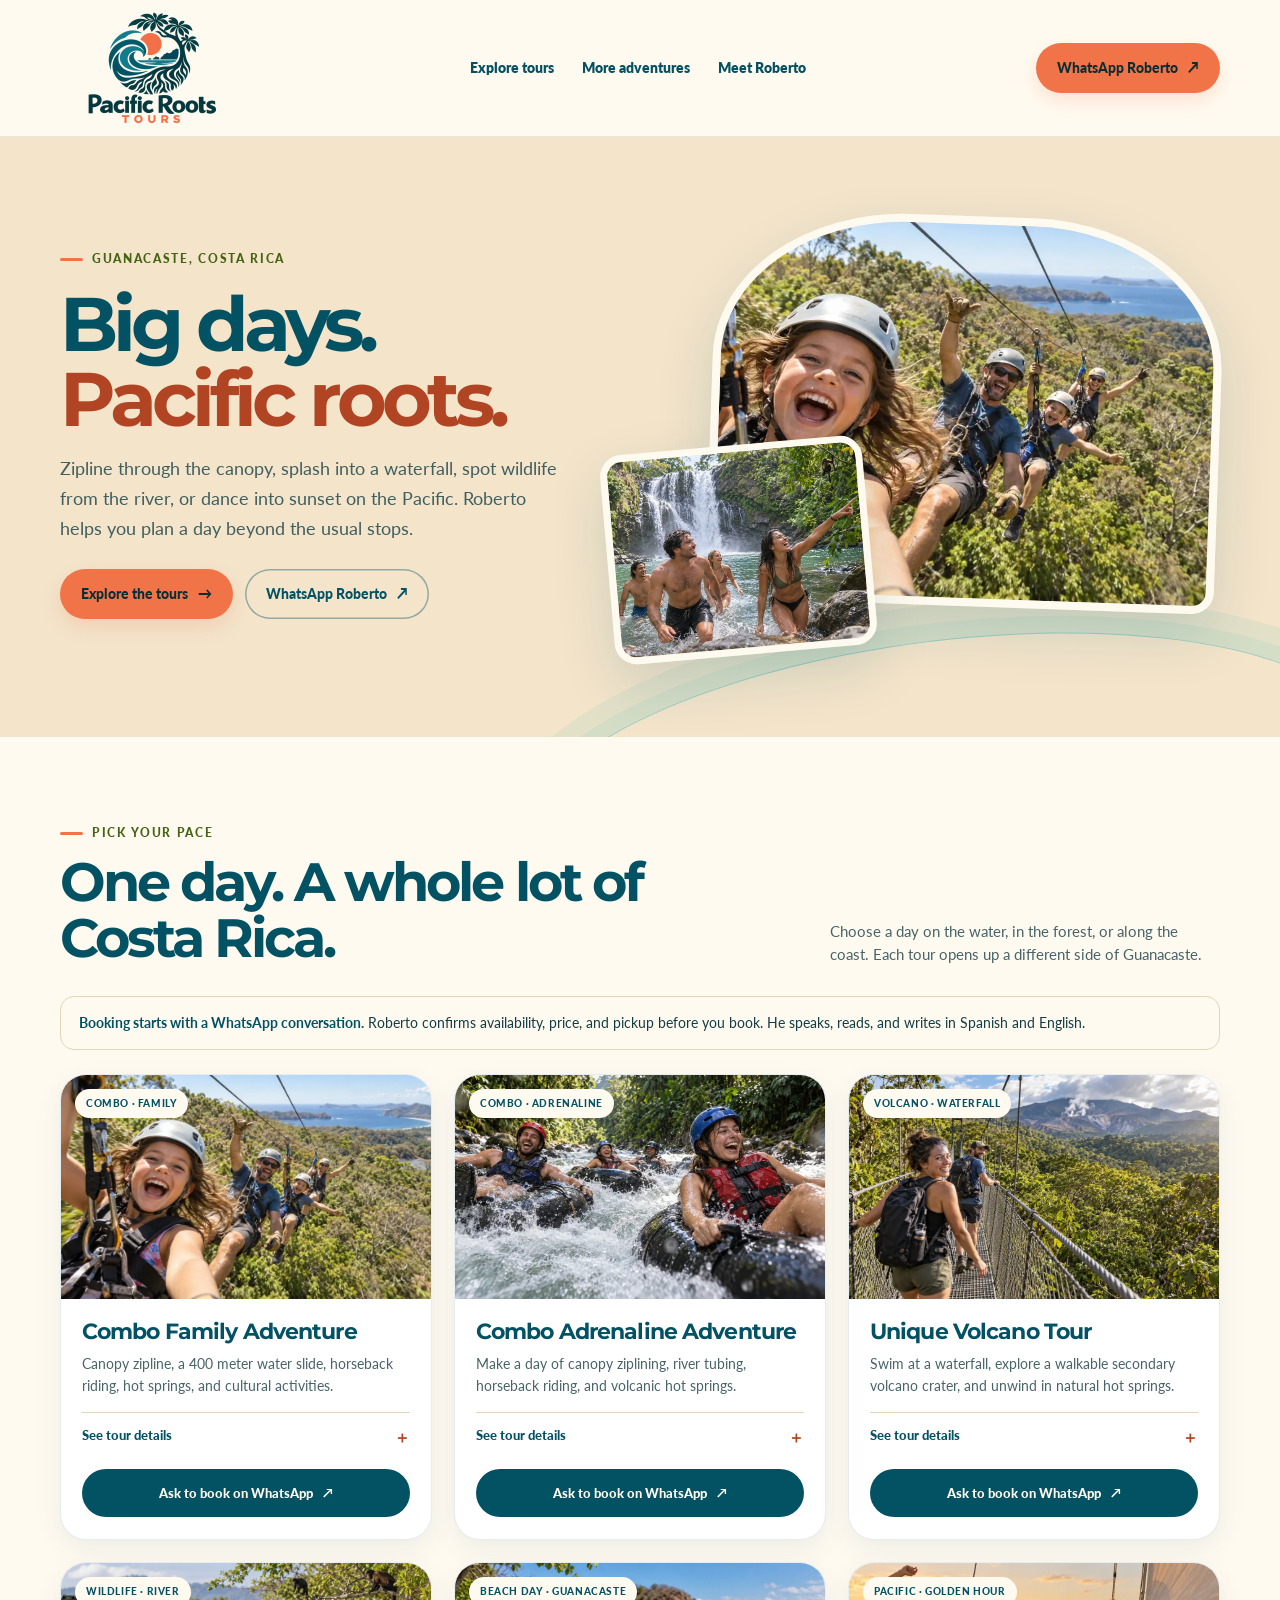
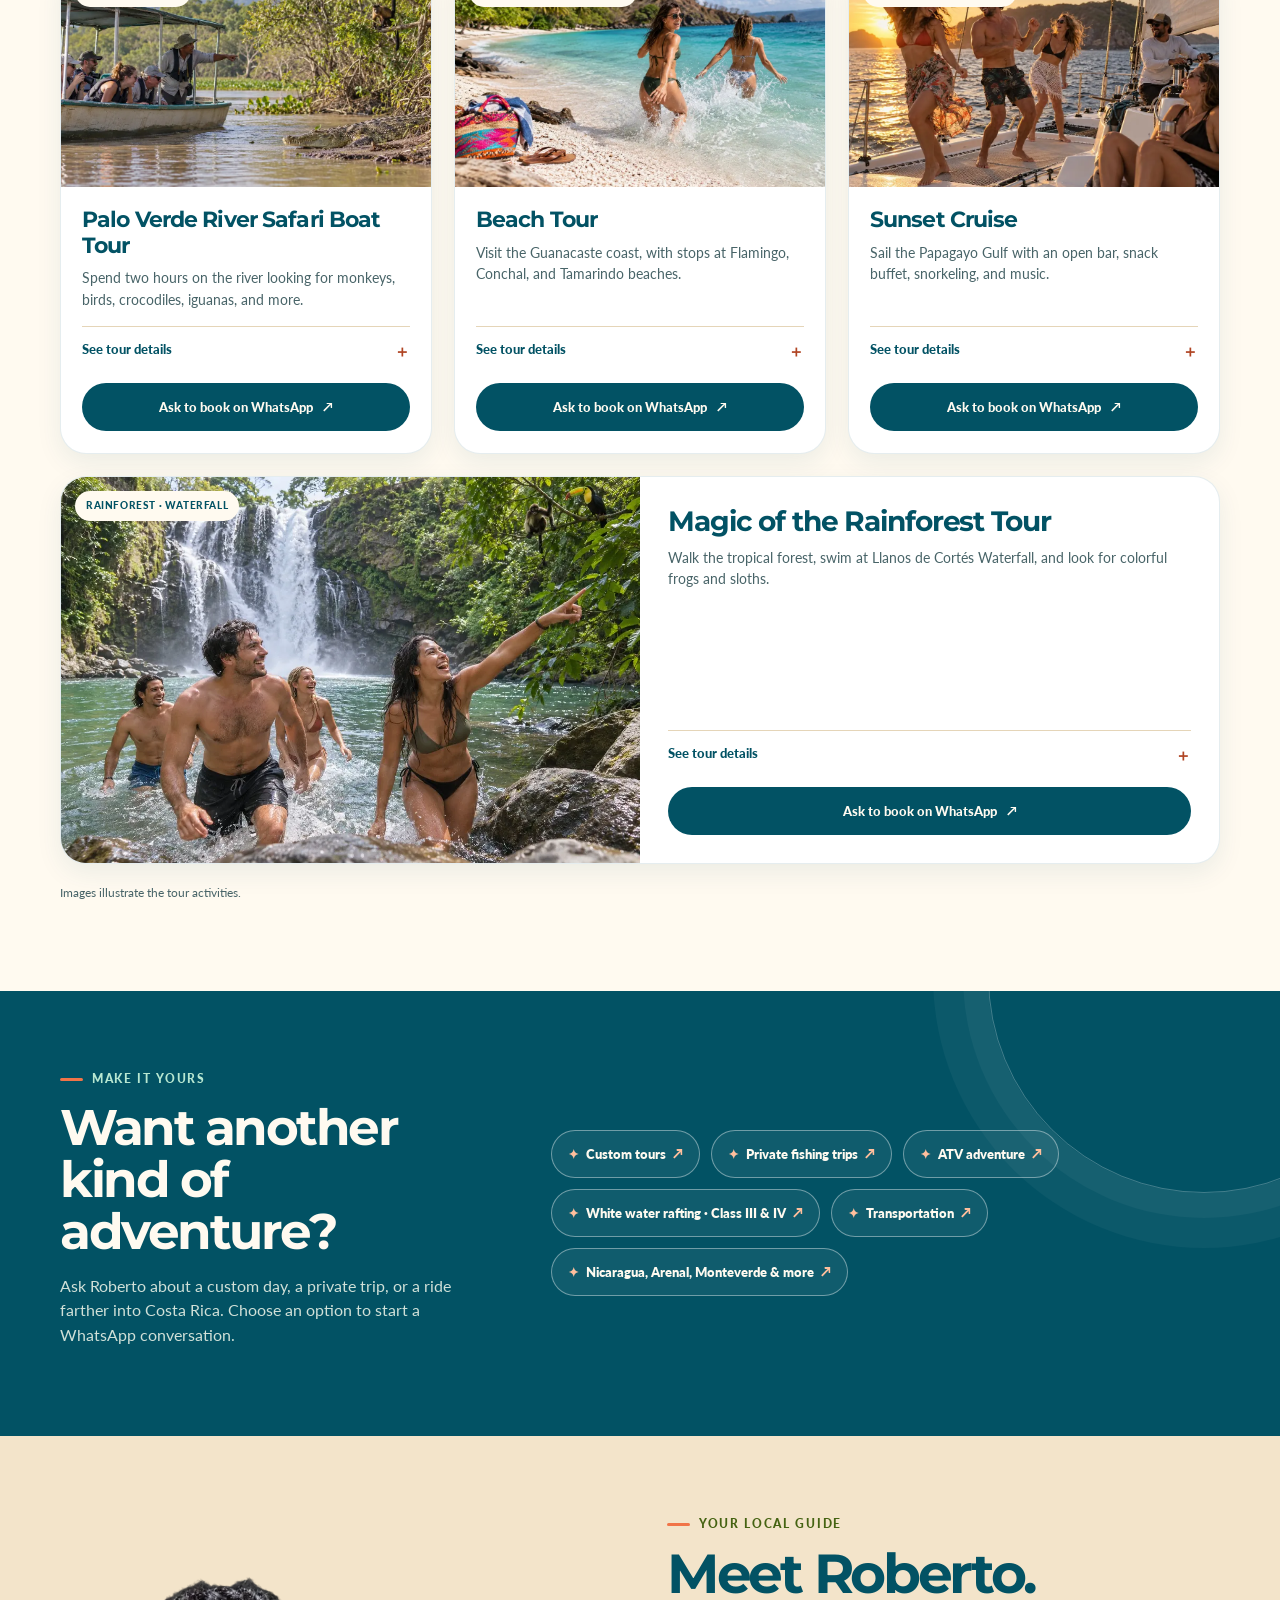
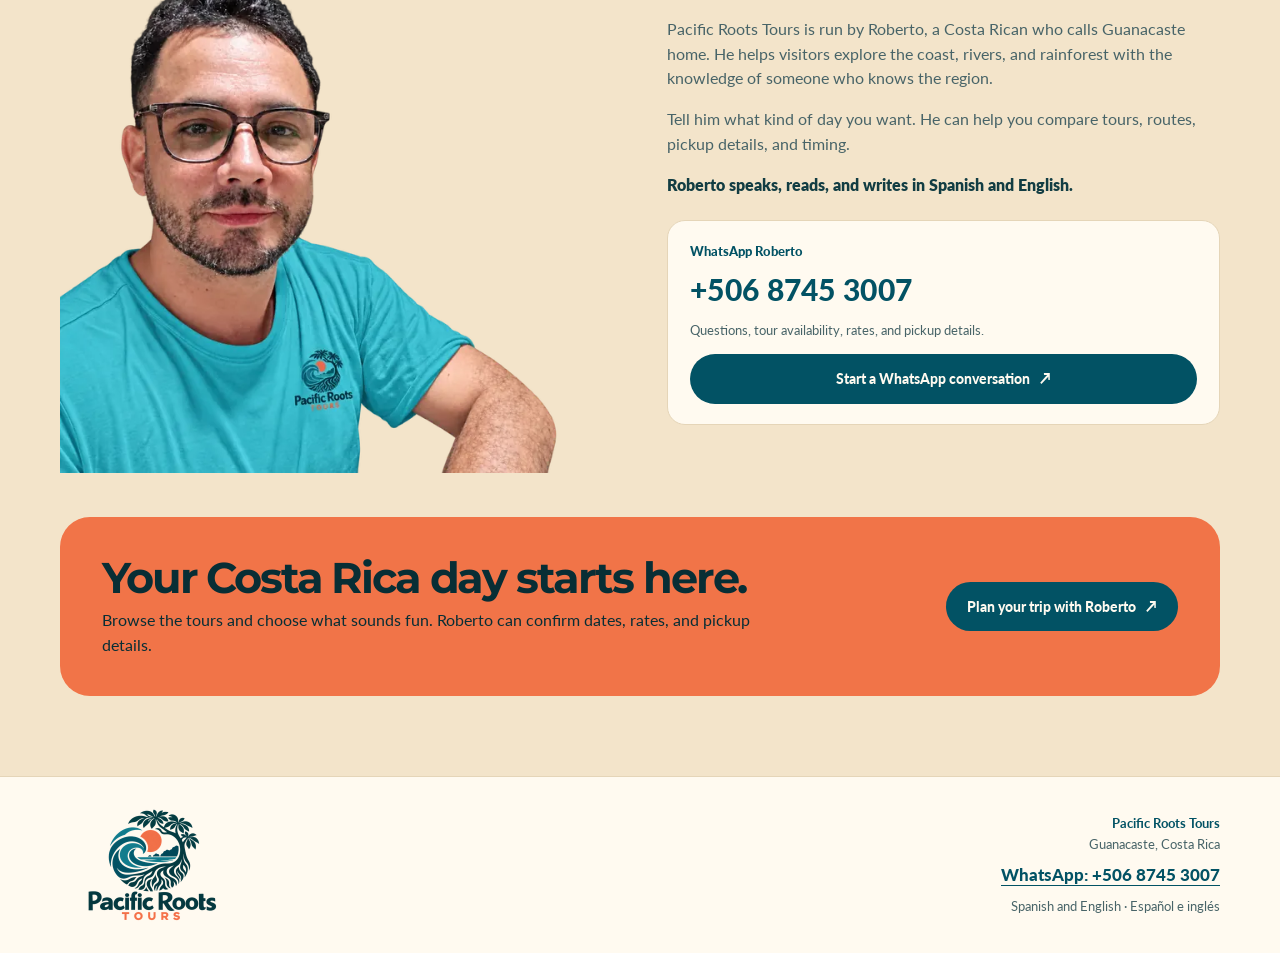
==== commit 0cf794c6: "Apply nine-role review improvements with Roberto portrait and bilingual WhatsApp contact" ====
--- a/index.html
+++ b/index.html
@@ -9,56 +9,62 @@
   <meta property="og:title" content="Pacific Roots Tours | Guanacaste, Costa Rica">
   <meta property="og:description" content="Canopy rides, river thrills, wildlife, waterfalls, beaches, and sunset cruises with local guide Roberto.">
   <meta property="og:type" content="website">
-  <link rel="icon" type="image/webp" href="assets/favicon.webp">
+  <link rel="canonical" href="https://www.pacificrootstours.com/">
+  <meta property="og:url" content="https://www.pacificrootstours.com/">
+  <meta property="og:site_name" content="Pacific Roots Tours">
+  <meta property="og:image" content="https://www.pacificrootstours.com/assets/family-zipline.webp">
+  <meta property="og:image:width" content="1100">
+  <meta property="og:image:height" content="550">
+  <meta property="og:image:alt" content="Illustrative zipline adventure in Guanacaste, Costa Rica">
+  <meta name="twitter:card" content="summary_large_image">
+  <link rel="icon" type="image/webp" href="assets/pacific-roots-logo-web.webp">
   <link rel="preconnect" href="https://fonts.googleapis.com">
   <link rel="preconnect" href="https://fonts.gstatic.com" crossorigin>
   <link href="https://fonts.googleapis.com/css2?family=Lato:wght@400;500;600;700;800;900&family=Montserrat:wght@600;700;800;900&display=swap" rel="stylesheet">
-  <style>
-    :root{--deep:#025264;--aqua:#29aeb6;--coral:#f17448;--cream:#f3e4ca;--leaf:#4e7215;--ink:#123d43;--muted:#536e70;--paper:#fffaf0;--line:#e5d5b8;--shadow:0 22px 55px rgba(2,82,100,.15);--round:26px}
-    *{box-sizing:border-box}html{scroll-behavior:smooth}body{margin:0;background:var(--paper);color:var(--ink);font-family:Lato,Arial,sans-serif;line-height:1.55}a{color:inherit}button{font:inherit}.shell{width:min(1160px,calc(100% - 48px));margin:auto}
-    header{position:sticky;top:0;z-index:10;background:rgba(255,250,240,.96);backdrop-filter:blur(12px);border-bottom:1px solid rgba(2,82,100,.11)}.nav{min-height:136px;display:flex;align-items:center;justify-content:space-between;gap:24px}.brand{display:flex;align-items:center;gap:11px;text-decoration:none}.brand img.brand-logo{display:block;width:180px;height:auto;object-fit:contain;border-radius:0;box-shadow:none}.brand-name{display:grid;line-height:1}.brand-name b{font:800 20px/.98 Montserrat,sans-serif;letter-spacing:-.055em;color:var(--deep)}.brand-name span{margin-top:5px;color:var(--coral);font-size:10px;font-weight:900;letter-spacing:.34em}.nav-links{display:flex;align-items:center;gap:28px}.nav-links a{font-size:14px;text-decoration:none;font-weight:800;color:var(--deep)}.nav-links a:hover{color:var(--coral)}.button{display:inline-flex;align-items:center;justify-content:center;gap:10px;padding:14px 21px;border-radius:999px;background:var(--coral);color:#fff;text-decoration:none;font-size:14px;font-weight:900;box-shadow:0 8px 18px rgba(241,116,72,.22);transition:transform .2s,box-shadow .2s}.button:hover{transform:translateY(-2px);box-shadow:0 14px 25px rgba(241,116,72,.28)}.button.deep{background:var(--deep);box-shadow:none}.button.outline{background:transparent;color:var(--deep);box-shadow:inset 0 0 0 1.5px rgba(2,82,100,.35)}.menu{display:none;border:0;background:transparent;color:var(--deep);font-size:27px;padding:8px}
-    .hero{position:relative;overflow:hidden;background:var(--cream)}.hero:after{content:"";position:absolute;right:-7%;bottom:-205px;width:66%;height:300px;border:1px solid rgba(41,174,182,.45);border-radius:50%;box-shadow:0 0 0 17px rgba(41,174,182,.08),0 0 0 36px rgba(41,174,182,.08);transform:rotate(-7deg)}.hero-grid{position:relative;z-index:1;display:grid;grid-template-columns:.9fr 1.1fr;align-items:center;gap:46px;min-height:620px;padding:56px 0 68px}.eyebrow{display:inline-flex;align-items:center;gap:9px;color:var(--leaf);font-size:12px;font-weight:900;letter-spacing:.16em;text-transform:uppercase}.eyebrow:before{content:"";width:23px;height:3px;border-radius:4px;background:var(--coral)}h1,h2,h3{font-family:Montserrat,Lato,sans-serif}h1{max-width:560px;margin:17px 0 18px;color:var(--deep);font-size:clamp(46px,6.1vw,76px);line-height:.99;letter-spacing:-.065em}h1 em{color:var(--coral);font-style:normal}.hero-copy{max-width:520px;color:#405f61;font-size:18px;line-height:1.65}.actions{display:flex;gap:12px;flex-wrap:wrap;margin-top:26px}
-    .hero-photos{position:relative;min-height:455px}.hero-main{position:absolute;right:0;top:12px;width:83%;height:390px;object-fit:cover;border:8px solid var(--paper);border-radius:38% 38% 22px 22px;box-shadow:var(--shadow);transform:rotate(2deg)}.hero-inset{position:absolute;left:0;bottom:4px;width:43%;height:210px;object-fit:cover;border:7px solid var(--paper);border-radius:22px;box-shadow:var(--shadow);transform:rotate(-5deg)}.hero-stamp{position:absolute;left:10%;top:32px;display:flex;flex-direction:column;align-items:center;justify-content:center;gap:4px;padding:13px 18px;border:4px solid var(--paper);border-radius:16px;background:var(--coral);color:white;text-align:center;font:800 14px/1.15 Montserrat,sans-serif;letter-spacing:.04em;transform:rotate(-3deg);box-shadow:0 8px 20px rgba(2,82,100,.16)}.hero-stamp span{color:#fff;font-size:9px;letter-spacing:.12em}.hero-stamp strong{font:inherit}
-    .tour-section{padding:88px 0 98px;background:#fffaf0}.section-head{display:flex;justify-content:space-between;align-items:end;gap:30px;margin-bottom:32px}.section-head h2{max-width:650px;margin:11px 0 0;color:var(--deep);font-size:clamp(34px,4.5vw,54px);line-height:1.04;letter-spacing:-.055em}.section-head p{max-width:390px;margin:0;color:var(--muted);font-size:15px}.tour-grid{display:grid;grid-template-columns:repeat(3,1fr);gap:22px}.tour-card{overflow:hidden;border:1px solid rgba(2,82,100,.08);border-radius:var(--round);background:#fff;box-shadow:0 9px 26px rgba(2,82,100,.08);transition:transform .2s,box-shadow .2s}.tour-card:hover{transform:translateY(-5px);box-shadow:var(--shadow)}.tour-photo{position:relative;height:224px;overflow:hidden;background:var(--aqua)}.tour-photo img{display:block;width:100%;height:100%;object-fit:cover;transition:transform .5s}.tour-card:hover .tour-photo img{transform:scale(1.045)}.tag{position:absolute;top:14px;left:14px;padding:7px 11px;border-radius:999px;background:var(--paper);color:var(--deep);font-size:10px;font-weight:900;letter-spacing:.09em;text-transform:uppercase}.tour-content{padding:20px 21px 22px}.tour-content h3{margin:0 0 9px;color:var(--deep);font-size:22px;line-height:1.12;letter-spacing:-.04em}.tour-content p{min-height:68px;margin:0;color:var(--muted);font-size:14px}.details{margin-top:13px;border-top:1px solid var(--line)}.details summary{padding-top:12px;cursor:pointer;list-style:none;color:var(--deep);font-size:13px;font-weight:900}.details summary::-webkit-details-marker{display:none}.details summary:after{content:"＋";float:right;color:var(--coral);font-size:16px}.details[open] summary:after{content:"−"}.details ul{margin:10px 0 0;padding-left:19px;color:#4c6668;font-size:13px}.details li{margin:5px 0}
-    .more{position:relative;overflow:hidden;padding:76px 0;background:var(--deep);color:#fff}.more:after{content:"";position:absolute;width:430px;height:430px;right:-140px;top:-230px;border:1px solid rgba(255,255,255,.25);border-radius:50%;box-shadow:0 0 0 25px rgba(255,255,255,.04),0 0 0 55px rgba(255,255,255,.04)}.more-grid{position:relative;z-index:1;display:grid;grid-template-columns:.8fr 1.2fr;align-items:center;gap:45px}.more .eyebrow{color:#b7e7d1}.more h2{margin:13px 0;color:white;font-size:clamp(34px,4vw,50px);line-height:1.04;letter-spacing:-.05em}.more p{max-width:410px;color:#d0e0d8}.pills{display:flex;flex-wrap:wrap;gap:11px}.pill{padding:12px 16px;border:1px solid rgba(255,255,255,.25);border-radius:999px;background:rgba(255,255,255,.06);color:white;font-size:13px;font-weight:800}.pill b{margin-right:6px;color:#ffbf9d}
-    .roberto{padding:90px 0;background:var(--cream)}.roberto-grid{display:grid;grid-template-columns:1fr 1fr;gap:54px;align-items:center}.roberto-photo{position:relative;height:390px;overflow:hidden;border-radius:38% 38% 22px 22px;box-shadow:var(--shadow);transform:rotate(-1deg)}.roberto-photo img{width:100%;height:100%;display:block;object-fit:cover}.roberto-copy h2{margin:12px 0 15px;color:var(--deep);font-size:clamp(38px,4.5vw,55px);line-height:1;letter-spacing:-.06em}.roberto-copy p{color:var(--muted);font-size:16px}.note{margin-top:22px;padding:17px 19px;border-left:4px solid var(--coral);border-radius:0 14px 14px 0;background:rgba(255,250,240,.78);color:var(--deep);font-size:14px;font-weight:700}
-    .plan{padding:0 0 88px;background:var(--cream)}.plan-card{position:relative;overflow:hidden;display:flex;align-items:center;justify-content:space-between;gap:25px;padding:42px 48px;border-radius:30px;background:var(--coral);color:white}.plan-card:after{content:"";position:absolute;width:250px;height:250px;right:190px;top:-160px;border:1px solid rgba(255,255,255,.3);border-radius:50%;box-shadow:0 0 0 23px rgba(255,255,255,.09),0 0 0 46px rgba(255,255,255,.08)}.plan-copy,.plan-card a{position:relative;z-index:1}.plan-card h2{margin:0 0 8px;font-size:clamp(30px,4vw,43px);line-height:1.05;letter-spacing:-.05em}.plan-card p{max-width:620px;margin:0;color:rgba(255,255,255,.92)}
-    footer{padding:22px 0;background:var(--paper);color:var(--deep);font-size:13px;border-top:1px solid var(--line)}.footer-row{display:flex;align-items:center;justify-content:space-between;gap:25px}.footer-note{text-align:right;color:var(--muted)}.footer-brand{padding:0;background:transparent}
-    .tour-booking{width:100%;min-height:48px;margin-top:18px;font-size:14px}.pill{display:inline-flex;align-items:center;gap:7px;min-height:48px;text-decoration:none;transition:background .2s,border-color .2s}.pill b{margin-right:0}.pill:hover{background:rgba(255,255,255,.18);border-color:rgba(255,255,255,.65)}.pill span{color:#ffbf9d}.note-link{display:flex;align-items:center;justify-content:space-between;gap:12px;text-decoration:none;min-height:56px}.note-link:hover{background:var(--paper);text-decoration:underline;text-underline-offset:3px}.note-link span{font-size:22px;color:var(--deep)}a:focus-visible,button:focus-visible,summary:focus-visible{outline:3px solid var(--aqua);outline-offset:4px}
-    @media(max-width:900px){.hero-grid{gap:25px;min-height:570px}.hero-photos{min-height:390px}.hero-main{height:330px}.hero-inset{height:170px}.tour-grid{grid-template-columns:repeat(2,1fr)}.roberto-grid{gap:32px}.roberto-photo{height:330px}}
-    @media(max-width:650px){.shell{width:min(100% - 32px,560px)}.nav{min-height:100px}.brand{gap:0}.brand img.brand-logo{width:132px;height:auto}.brand-name b{font-size:17px}.nav-cta{display:none}.menu{display:block}.nav-links{display:none;position:absolute;left:0;right:0;top:100px;padding:18px 24px 22px;background:var(--paper);border-bottom:1px solid var(--line);box-shadow:0 12px 20px rgba(2,82,100,.09);flex-direction:column;align-items:stretch;gap:16px}.nav-links.open{display:flex}.hero-grid{grid-template-columns:1fr;gap:0;padding:46px 0 40px}.hero-copy{font-size:16px}.hero-photos{min-height:315px;margin:7px 0 0}.hero-main{width:86%;height:270px;top:3px;border-width:6px;border-radius:32% 32% 18px 18px}.hero-inset{width:45%;height:140px;border-width:6px}.hero-stamp{left:3%;top:20px;padding:10px 14px;font-size:12px;border-width:3px}.hero-stamp span{font-size:8px}.tour-section{padding:65px 0}.section-head{display:block;margin-bottom:24px}.section-head p{margin-top:13px}.tour-grid{grid-template-columns:1fr;gap:17px}.tour-photo{height:230px}.tour-content p{min-height:0}.more{padding:63px 0}.more-grid,.roberto-grid{grid-template-columns:1fr;gap:27px}.roberto{padding:65px 0}.roberto-photo{height:280px;order:2}.plan{padding-bottom:62px}.plan-card{align-items:flex-start;flex-direction:column;padding:31px 25px}.footer-row{align-items:flex-start;flex-direction:column}.footer-note{text-align:left}}
-    @media(prefers-reduced-motion:reduce){html{scroll-behavior:auto}*,*:before,*:after{transition-duration:.01ms!important;animation-duration:.01ms!important}}
-  </style>
+  <link rel="stylesheet" href="assets/site.css">
+  <script type="application/ld+json">{"@context":"https://schema.org","@graph":[{"@type":"TravelAgency","@id":"https://www.pacificrootstours.com/#business","name":"Pacific Roots Tours","url":"https://www.pacificrootstours.com/","logo":"https://www.pacificrootstours.com/assets/pacific-roots-logo-original.png","telephone":"+50687453007","areaServed":{"@type":"AdministrativeArea","name":"Guanacaste, Costa Rica"},"contactPoint":{"@type":"ContactPoint","telephone":"+50687453007","contactType":"Tour questions and booking requests","availableLanguage":["Spanish","English"],"url":"https://wa.me/50687453007"}},{"@type":"ItemList","name":"Pacific Roots Tours","itemListElement":[{"@type":"ListItem","position":1,"name":"Combo Family Adventure","url":"https://www.pacificrootstours.com/#family-adventure"},{"@type":"ListItem","position":2,"name":"Combo Adrenaline Adventure","url":"https://www.pacificrootstours.com/#adrenaline-adventure"},{"@type":"ListItem","position":3,"name":"Unique Volcano Tour","url":"https://www.pacificrootstours.com/#volcano-tour"},{"@type":"ListItem","position":4,"name":"Palo Verde River Safari Boat Tour","url":"https://www.pacificrootstours.com/#river-safari"},{"@type":"ListItem","position":5,"name":"Beach Tour","url":"https://www.pacificrootstours.com/#beach-tour"},{"@type":"ListItem","position":6,"name":"Sunset Cruise","url":"https://www.pacificrootstours.com/#sunset-cruise"},{"@type":"ListItem","position":7,"name":"Magic of the Rainforest Tour","url":"https://www.pacificrootstours.com/#rainforest-tour"}]}]}</script>
 </head>
 <body>
+  <a class="skip-link" href="#top">Skip to main content</a>
   <header><div class="shell nav">
-    <a class="brand" href="#top" aria-label="Pacific Roots Tours home"><img class="brand-logo" src="assets/pacific-roots-logo-original.png" alt="Pacific Roots Tours" width="1536" height="1024"></a>
-    <nav class="nav-links" id="navLinks" aria-label="Main navigation"><a href="#tours">Explore tours</a><a href="#more">More adventures</a><a href="#roberto">Meet Roberto</a></nav>
-    <a class="button nav-cta" href="#tours">Find your adventure <span aria-hidden="true">↗</span></a>
+    <a class="brand" href="#top" aria-label="Pacific Roots Tours home"><img class="brand-logo" src="assets/pacific-roots-logo-web.webp" alt="Pacific Roots Tours" width="1536" height="1024"></a>
+    <nav class="nav-links" id="navLinks" aria-label="Main navigation"><a href="#tours">Explore tours</a><a href="#more">More adventures</a><a href="#roberto">Meet Roberto</a><a class="nav-contact" href="https://wa.me/50687453007?text=Hi%20Roberto!%20Could%20you%20help%20me%20plan%20a%20tour%20and%20confirm%20availability%2C%20rates%2C%20and%20pickup%3F" target="_blank" rel="noopener noreferrer">WhatsApp Roberto</a></nav>
+    <a class="button nav-cta" href="https://wa.me/50687453007?text=Hi%20Roberto!%20Could%20you%20help%20me%20plan%20a%20tour%20and%20confirm%20availability%2C%20rates%2C%20and%20pickup%3F" target="_blank" rel="noopener noreferrer">WhatsApp Roberto <span aria-hidden="true">↗</span></a>
     <button class="menu" id="menu" aria-label="Open menu" aria-expanded="false" aria-controls="navLinks">☰</button>
   </div></header>
-  <main id="top">
+  <main id="top" tabindex="-1">
     <section class="hero"><div class="shell hero-grid">
-      <div><span class="eyebrow">Guanacaste, Costa Rica</span><h1>Big days. <em>Pacific roots.</em></h1><p class="hero-copy">Zipline through the canopy, splash into a waterfall, spot wildlife from the river, or dance into sunset on the Pacific. Roberto helps you plan a day beyond the usual stops.</p><div class="actions"><a class="button" href="#tours">Explore the tours <span aria-hidden="true">→</span></a><a class="button outline" href="#roberto">Meet Roberto</a></div></div>
-      <div class="hero-photos" aria-label="Guests enjoying adventures in Guanacaste"><img class="hero-main" src="assets/family-zipline.webp" alt="Family laughing together as they zipline over Guanacaste"><img class="hero-inset" src="assets/rainforest-waterfall.webp" alt="Travelers splashing beneath a Costa Rican waterfall"><div class="hero-stamp"><span>LOCAL GUIDE</span><strong>ROBERTO</strong></div></div>
+      <div><span class="eyebrow">Guanacaste, Costa Rica</span><h1>Big days. <em>Pacific roots.</em></h1><p class="hero-copy">Zipline through the canopy, splash into a waterfall, spot wildlife from the river, or dance into sunset on the Pacific. Roberto helps you plan a day beyond the usual stops.</p><div class="actions"><a class="button" href="#tours">Explore the tours <span aria-hidden="true">→</span></a><a class="button outline" href="https://wa.me/50687453007?text=Hi%20Roberto!%20Could%20you%20help%20me%20plan%20a%20tour%20and%20confirm%20availability%2C%20rates%2C%20and%20pickup%3F" target="_blank" rel="noopener noreferrer">WhatsApp Roberto <span aria-hidden="true">↗</span></a></div></div>
+      <div class="hero-photos" aria-label="Guests enjoying adventures in Guanacaste"><img class="hero-main" fetchpriority="high" src="assets/family-zipline.webp" width="1100" height="550" alt="Family laughing together as they zipline over Guanacaste"><img class="hero-inset" src="assets/rainforest-waterfall.webp" width="1100" height="733" alt="Travelers splashing beneath a Costa Rican waterfall"></div>
     </div></section>
     <section class="tour-section" id="tours"><div class="shell"><div class="section-head"><div><span class="eyebrow">Pick your pace</span><h2>One day. A whole lot of Costa Rica.</h2></div><p>Choose a day on the water, in the forest, or along the coast. Each tour opens up a different side of Guanacaste.</p></div>
+      <p class="booking-help"><strong>Booking starts with a WhatsApp conversation.</strong> Roberto confirms availability, price, and pickup before you book. He speaks, reads, and writes in Spanish and English.</p>
       <div class="tour-grid">
-        <article class="tour-card"><div class="tour-photo"><span class="tag">Combo · family</span><img src="assets/family-zipline.webp" alt="A family enjoying a canopy zipline above Guanacaste" loading="lazy"></div><div class="tour-content"><h3>Combo Family Adventure</h3><p>Canopy zipline, a 400 meter water slide, horseback riding, hot springs, and cultural activities.</p><details class="details"><summary>See tour details</summary><ul><li>Ziplining Canopy Tour</li><li>400 meters water slide thru the forest</li><li>45 minutes horseback riding</li><li>Hot Springs with volcanic mud</li><li>Pottery, sugar cane, bakery, coffee, and chocolate experiences</li></ul></details><a class="button deep tour-booking" href="https://wa.me/50687453007?text=Hi%20Roberto!%20I'd%20like%20to%20book%20the%20Combo%20Family%20Adventure.%20Could%20you%20confirm%20availability%2C%20rates%2C%20and%20pickup%20details%3F" target="_blank" rel="noopener noreferrer" aria-label="Book Combo Family Adventure with Roberto on WhatsApp">Book with Roberto <span aria-hidden="true">↗</span></a></div></article>
-        <article class="tour-card"><div class="tour-photo"><span class="tag">Combo · adrenaline</span><img src="assets/water-rapids.webp" alt="Guests laughing as they ride inner tubes through Costa Rica rapids" loading="lazy"></div><div class="tour-content"><h3>Combo Adrenaline Adventure</h3><p>Make a day of canopy ziplining, river tubing, horseback riding, and volcanic hot springs.</p><details class="details"><summary>See tour details</summary><ul><li>Ziplining Canopy Tour</li><li>White Water Tubing</li><li>30 minutes horseback riding</li><li>Hot Springs with volcanic mud</li></ul></details><a class="button deep tour-booking" href="https://wa.me/50687453007?text=Hi%20Roberto!%20I'd%20like%20to%20book%20the%20Combo%20Adrenaline%20Adventure.%20Could%20you%20confirm%20availability%2C%20rates%2C%20and%20pickup%20details%3F" target="_blank" rel="noopener noreferrer" aria-label="Book Combo Adrenaline Adventure with Roberto on WhatsApp">Book with Roberto <span aria-hidden="true">↗</span></a></div></article>
-        <article class="tour-card"><div class="tour-photo"><span class="tag">Volcano · waterfall</span><img src="assets/hanging-bridges.webp" alt="Travelers crossing a hanging bridge in Costa Rica's rainforest" loading="lazy"></div><div class="tour-content"><h3>Unique Volcano Tour</h3><p>Swim at a waterfall, explore a walkable secondary volcano crater, and unwind in natural hot springs.</p><details class="details"><summary>See tour details</summary><ul><li>Natural pool with a waterfall</li><li>Optional Zipline Canopy Tour</li><li>Horseback riding or tractor ride</li><li>Walkable secondary volcano crater</li><li>Hot springs, volcanic mud, and sauna</li><li>Rainforest hike with a hanging bridge</li></ul></details><a class="button deep tour-booking" href="https://wa.me/50687453007?text=Hi%20Roberto!%20I'd%20like%20to%20book%20the%20Unique%20Volcano%20Tour.%20Could%20you%20confirm%20availability%2C%20rates%2C%20and%20pickup%20details%3F" target="_blank" rel="noopener noreferrer" aria-label="Book Unique Volcano Tour with Roberto on WhatsApp">Book with Roberto <span aria-hidden="true">↗</span></a></div></article>
-        <article class="tour-card"><div class="tour-photo"><span class="tag">Wildlife · river</span><img src="assets/palo-verde-river.webp" alt="Guests spot a crocodile from a safari boat on the Tempisque River" loading="lazy"></div><div class="tour-content"><h3>Palo Verde River Safari Boat Tour</h3><p>Spend two hours on the river looking for monkeys, birds, crocodiles, iguanas, and more.</p><details class="details"><summary>See tour details</summary><ul><li>2 hours river safari</li><li>Wildlife sightseeing</li><li>Typical lunch cooked on a wood stove</li><li>Pottery and coffee presentation</li></ul></details><a class="button deep tour-booking" href="https://wa.me/50687453007?text=Hi%20Roberto!%20I'd%20like%20to%20book%20the%20Palo%20Verde%20River%20Safari%20Boat%20Tour.%20Could%20you%20confirm%20availability%2C%20rates%2C%20and%20pickup%20details%3F" target="_blank" rel="noopener noreferrer" aria-label="Book Palo Verde River Safari Boat Tour with Roberto on WhatsApp">Book with Roberto <span aria-hidden="true">↗</span></a></div></article>
-        <article class="tour-card"><div class="tour-photo"><span class="tag">Beach day · Guanacaste</span><img src="assets/beach-day.webp" alt="Friends splashing in clear turquoise water on a Costa Rica beach" loading="lazy"></div><div class="tour-content"><h3>Beach Tour</h3><p>Visit the Guanacaste coast, with stops at Flamingo, Conchal, and Tamarindo beaches.</p><details class="details"><summary>See tour details</summary><ul><li>Flamingo Beach</li><li>Conchal Beach</li><li>Tamarindo Beach</li><li>Optional surf lessons</li></ul></details><a class="button deep tour-booking" href="https://wa.me/50687453007?text=Hi%20Roberto!%20I'd%20like%20to%20book%20the%20Beach%20Tour.%20Could%20you%20confirm%20availability%2C%20rates%2C%20and%20pickup%20details%3F" target="_blank" rel="noopener noreferrer" aria-label="Book Beach Tour with Roberto on WhatsApp">Book with Roberto <span aria-hidden="true">↗</span></a></div></article>
-        <article class="tour-card"><div class="tour-photo"><span class="tag">Pacific · golden hour</span><img src="assets/sunset-cruise.webp" alt="Guests dancing together on a sunset cruise in Papagayo Gulf" loading="lazy"></div><div class="tour-content"><h3>Sunset Cruise</h3><p>Sail the Papagayo Gulf with an open bar, snack buffet, snorkeling, and music.</p><details class="details"><summary>See tour details</summary><ul><li>Sightseeing tour on the Papagayo Gulf</li><li>Open Bar, Snack Buffet, Snorkeling &amp; Music</li><li>Choose the upper deck for the breeze or lower deck for less sun</li></ul></details><a class="button deep tour-booking" href="https://wa.me/50687453007?text=Hi%20Roberto!%20I'd%20like%20to%20book%20the%20Sunset%20Cruise.%20Could%20you%20confirm%20availability%2C%20rates%2C%20and%20pickup%20details%3F" target="_blank" rel="noopener noreferrer" aria-label="Book Sunset Cruise with Roberto on WhatsApp">Book with Roberto <span aria-hidden="true">↗</span></a></div></article>
-        <article class="tour-card"><div class="tour-photo"><span class="tag">Rainforest · waterfall</span><img src="assets/rainforest-waterfall.webp" alt="Travelers enjoying the water at a rainforest waterfall in Costa Rica" loading="lazy"></div><div class="tour-content"><h3>Magic of the Rainforest Tour</h3><p>Walk the tropical forest, swim at Llanos de Cortés Waterfall, and look for colorful frogs and sloths.</p><details class="details"><summary>See tour details</summary><ul><li>Swim at the famous Llanos de Cortes Waterfall</li><li>Tropical Rain Forest hike with flora and fauna observation</li><li>Botanical Garden with colorful frogs and a high possibility to spot sloths</li><li>Coffee experience</li></ul></details><a class="button deep tour-booking" href="https://wa.me/50687453007?text=Hi%20Roberto!%20I'd%20like%20to%20book%20the%20Magic%20of%20the%20Rainforest%20Tour.%20Could%20you%20confirm%20availability%2C%20rates%2C%20and%20pickup%20details%3F" target="_blank" rel="noopener noreferrer" aria-label="Book Magic of the Rainforest Tour with Roberto on WhatsApp">Book with Roberto <span aria-hidden="true">↗</span></a></div></article>
+        <article class="tour-card" id="family-adventure"><div class="tour-photo"><span class="tag">Combo · family</span><img src="assets/family-zipline.webp" width="1100" height="550" alt="A family enjoying a canopy zipline above Guanacaste" loading="lazy"></div><div class="tour-content"><h3>Combo Family Adventure</h3><p>Canopy zipline, a 400 meter water slide, horseback riding, hot springs, and cultural activities.</p><details class="details"><summary>See tour details</summary><ul><li>Ziplining Canopy Tour</li><li>400 meters water slide thru the forest</li><li>45 minutes horseback riding</li><li>Hot Springs with volcanic mud</li><li>Pottery, sugar cane, bakery, coffee, and chocolate experiences</li></ul></details><a class="button deep tour-booking" href="https://wa.me/50687453007?text=Hi%20Roberto!%20I'd%20like%20to%20book%20the%20Combo%20Family%20Adventure.%20Could%20you%20confirm%20availability%2C%20rates%2C%20and%20pickup%20details%3F" target="_blank" rel="noopener noreferrer" aria-label="Ask to book on WhatsApp: Combo Family Adventure">Ask to book on WhatsApp <span aria-hidden="true">↗</span></a></div></article>
+        <article class="tour-card" id="adrenaline-adventure"><div class="tour-photo"><span class="tag">Combo · adrenaline</span><img src="assets/water-rapids.webp" width="1100" height="733" alt="Guests laughing as they ride inner tubes through Costa Rica rapids" loading="lazy"></div><div class="tour-content"><h3>Combo Adrenaline Adventure</h3><p>Make a day of canopy ziplining, river tubing, horseback riding, and volcanic hot springs.</p><details class="details"><summary>See tour details</summary><ul><li>Ziplining Canopy Tour</li><li>White Water Tubing</li><li>30 minutes horseback riding</li><li>Hot Springs with volcanic mud</li></ul></details><a class="button deep tour-booking" href="https://wa.me/50687453007?text=Hi%20Roberto!%20I'd%20like%20to%20book%20the%20Combo%20Adrenaline%20Adventure.%20Could%20you%20confirm%20availability%2C%20rates%2C%20and%20pickup%20details%3F" target="_blank" rel="noopener noreferrer" aria-label="Ask to book on WhatsApp: Combo Adrenaline Adventure">Ask to book on WhatsApp <span aria-hidden="true">↗</span></a></div></article>
+        <article class="tour-card" id="volcano-tour"><div class="tour-photo"><span class="tag">Volcano · waterfall</span><img src="assets/hanging-bridges.webp" width="1100" height="619" alt="Travelers crossing a hanging bridge in Costa Rica's rainforest" loading="lazy"></div><div class="tour-content"><h3>Unique Volcano Tour</h3><p>Swim at a waterfall, explore a walkable secondary volcano crater, and unwind in natural hot springs.</p><details class="details"><summary>See tour details</summary><ul><li>Natural pool with a waterfall</li><li>Optional Zipline Canopy Tour</li><li>Horseback riding or tractor ride</li><li>Walkable secondary volcano crater</li><li>Hot springs, volcanic mud, and sauna</li><li>Rainforest hike with a hanging bridge</li></ul></details><a class="button deep tour-booking" href="https://wa.me/50687453007?text=Hi%20Roberto!%20I'd%20like%20to%20book%20the%20Unique%20Volcano%20Tour.%20Could%20you%20confirm%20availability%2C%20rates%2C%20and%20pickup%20details%3F" target="_blank" rel="noopener noreferrer" aria-label="Ask to book on WhatsApp: Unique Volcano Tour">Ask to book on WhatsApp <span aria-hidden="true">↗</span></a></div></article>
+        <article class="tour-card" id="river-safari"><div class="tour-photo"><span class="tag">Wildlife · river</span><img src="assets/palo-verde-river.webp" width="1100" height="619" alt="Guests spot a crocodile from a safari boat on the Tempisque River" loading="lazy"></div><div class="tour-content"><h3>Palo Verde River Safari Boat Tour</h3><p>Spend two hours on the river looking for monkeys, birds, crocodiles, iguanas, and more.</p><details class="details"><summary>See tour details</summary><ul><li>2 hours river safari</li><li>Wildlife sightseeing</li><li>Typical lunch cooked on a wood stove</li><li>Pottery and coffee presentation</li></ul></details><a class="button deep tour-booking" href="https://wa.me/50687453007?text=Hi%20Roberto!%20I'd%20like%20to%20book%20the%20Palo%20Verde%20River%20Safari%20Boat%20Tour.%20Could%20you%20confirm%20availability%2C%20rates%2C%20and%20pickup%20details%3F" target="_blank" rel="noopener noreferrer" aria-label="Ask to book on WhatsApp: Palo Verde River Safari Boat Tour">Ask to book on WhatsApp <span aria-hidden="true">↗</span></a></div></article>
+        <article class="tour-card" id="beach-tour"><div class="tour-photo"><span class="tag">Beach day · Guanacaste</span><img src="assets/beach-day.webp" width="1100" height="733" alt="Friends splashing in clear turquoise water on a Costa Rica beach" loading="lazy"></div><div class="tour-content"><h3>Beach Tour</h3><p>Visit the Guanacaste coast, with stops at Flamingo, Conchal, and Tamarindo beaches.</p><details class="details"><summary>See tour details</summary><ul><li>Flamingo Beach</li><li>Conchal Beach</li><li>Tamarindo Beach</li><li>Optional surf lessons</li></ul></details><a class="button deep tour-booking" href="https://wa.me/50687453007?text=Hi%20Roberto!%20I'd%20like%20to%20book%20the%20Beach%20Tour.%20Could%20you%20confirm%20availability%2C%20rates%2C%20and%20pickup%20details%3F" target="_blank" rel="noopener noreferrer" aria-label="Ask to book on WhatsApp: Beach Tour">Ask to book on WhatsApp <span aria-hidden="true">↗</span></a></div></article>
+        <article class="tour-card" id="sunset-cruise"><div class="tour-photo"><span class="tag">Pacific · golden hour</span><img src="assets/sunset-cruise.webp" width="1100" height="619" alt="Guests dancing together on a sunset cruise in Papagayo Gulf" loading="lazy"></div><div class="tour-content"><h3>Sunset Cruise</h3><p>Sail the Papagayo Gulf with an open bar, snack buffet, snorkeling, and music.</p><details class="details"><summary>See tour details</summary><ul><li>Sightseeing tour on the Papagayo Gulf</li><li>Open Bar, Snack Buffet, Snorkeling &amp; Music</li><li>Choose the upper deck for the breeze or lower deck for less sun</li></ul></details><a class="button deep tour-booking" href="https://wa.me/50687453007?text=Hi%20Roberto!%20I'd%20like%20to%20book%20the%20Sunset%20Cruise.%20Could%20you%20confirm%20availability%2C%20rates%2C%20and%20pickup%20details%3F" target="_blank" rel="noopener noreferrer" aria-label="Ask to book on WhatsApp: Sunset Cruise">Ask to book on WhatsApp <span aria-hidden="true">↗</span></a></div></article>
+        <article class="tour-card" id="rainforest-tour"><div class="tour-photo"><span class="tag">Rainforest · waterfall</span><img src="assets/rainforest-waterfall.webp" width="1100" height="733" alt="Travelers enjoying the water at a rainforest waterfall in Costa Rica" loading="lazy"></div><div class="tour-content"><h3>Magic of the Rainforest Tour</h3><p>Walk the tropical forest, swim at Llanos de Cortés Waterfall, and look for colorful frogs and sloths.</p><details class="details"><summary>See tour details</summary><ul><li>Swim at the famous Llanos de Cortes Waterfall</li><li>Tropical Rain Forest hike with flora and fauna observation</li><li>Botanical Garden with colorful frogs and a high possibility to spot sloths</li><li>Coffee experience</li></ul></details><a class="button deep tour-booking" href="https://wa.me/50687453007?text=Hi%20Roberto!%20I'd%20like%20to%20book%20the%20Magic%20of%20the%20Rainforest%20Tour.%20Could%20you%20confirm%20availability%2C%20rates%2C%20and%20pickup%20details%3F" target="_blank" rel="noopener noreferrer" aria-label="Ask to book on WhatsApp: Magic of the Rainforest Tour">Ask to book on WhatsApp <span aria-hidden="true">↗</span></a></div></article>
       </div>
+      <p class="image-note">Images illustrate the tour activities.</p>
     </div></section>
-    <section class="more" id="more"><div class="shell more-grid"><div><span class="eyebrow">Make it yours</span><h2>Want another kind of adventure?</h2><p>Ask Roberto about a custom day, a private trip, or a ride farther into Costa Rica. Choose an option to start a WhatsApp conversation.</p></div><div class="pills"><a class="pill" href="https://wa.me/50687453007?text=Hi%20Roberto!%20I'd%20like%20to%20ask%20about%20Custom%20tours.%20Could%20you%20share%20availability%20and%20rates%3F" target="_blank" rel="noopener noreferrer" aria-label="Ask Roberto about Custom tours on WhatsApp"><b aria-hidden="true">✦</b>Custom tours <span aria-hidden="true">↗</span></a><a class="pill" href="https://wa.me/50687453007?text=Hi%20Roberto!%20I'd%20like%20to%20ask%20about%20Private%20fishing%20trips.%20Could%20you%20share%20availability%20and%20rates%3F" target="_blank" rel="noopener noreferrer" aria-label="Ask Roberto about Private fishing trips on WhatsApp"><b aria-hidden="true">✦</b>Private fishing trips <span aria-hidden="true">↗</span></a><a class="pill" href="https://wa.me/50687453007?text=Hi%20Roberto!%20I'd%20like%20to%20ask%20about%20ATV%20adventure.%20Could%20you%20share%20availability%20and%20rates%3F" target="_blank" rel="noopener noreferrer" aria-label="Ask Roberto about ATV adventure on WhatsApp"><b aria-hidden="true">✦</b>ATV adventure <span aria-hidden="true">↗</span></a><a class="pill" href="https://wa.me/50687453007?text=Hi%20Roberto!%20I'd%20like%20to%20ask%20about%20White%20water%20rafting%20%C2%B7%20Class%20III%20%26%20IV.%20Could%20you%20share%20availability%20and%20rates%3F" target="_blank" rel="noopener noreferrer" aria-label="Ask Roberto about White water rafting · Class III &amp; IV on WhatsApp"><b aria-hidden="true">✦</b>White water rafting · Class III &amp; IV <span aria-hidden="true">↗</span></a><a class="pill" href="https://wa.me/50687453007?text=Hi%20Roberto!%20I'd%20like%20to%20ask%20about%20Transportation.%20Could%20you%20share%20availability%20and%20rates%3F" target="_blank" rel="noopener noreferrer" aria-label="Ask Roberto about Transportation on WhatsApp"><b aria-hidden="true">✦</b>Transportation <span aria-hidden="true">↗</span></a><a class="pill" href="https://wa.me/50687453007?text=Hi%20Roberto!%20I'd%20like%20to%20ask%20about%20Nicaragua%2C%20Arenal%2C%20Monteverde%20%26%20more.%20Could%20you%20share%20availability%20and%20rates%3F" target="_blank" rel="noopener noreferrer" aria-label="Ask Roberto about Nicaragua, Arenal, Monteverde &amp; more on WhatsApp"><b aria-hidden="true">✦</b>Nicaragua, Arenal, Monteverde &amp; more <span aria-hidden="true">↗</span></a></div></div></section>
-    <section class="roberto" id="roberto"><div class="shell roberto-grid"><div class="roberto-photo"><img src="assets/palo-verde-river.webp" alt="A local boat guide takes visitors through Palo Verde's wildlife-rich river" loading="lazy"></div><div class="roberto-copy"><span class="eyebrow">Your local guide</span><h2>Meet Roberto.</h2><p>Pacific Roots Tours is run by Roberto, a local Tico who calls Guanacaste home. He helps visitors explore the coast, rivers, and rainforest with the knowledge of someone who knows the region.</p><p>Tell him what kind of day you want. He can help you compare tours, routes, pickup details, and timing.</p><a class="note note-link" href="https://wa.me/50687453007?text=Hi%20Roberto!%20Could%20you%20help%20me%20choose%20a%20tour%20and%20confirm%20dates%2C%20rates%2C%20and%20pickup%3F" target="_blank" rel="noopener noreferrer">Ask Roberto about dates, rates, and pickup <span aria-hidden="true">↗</span></a></div></div></section>
+    <section class="more" id="more"><div class="shell more-grid"><div><span class="eyebrow">Make it yours</span><h2>Want another kind of adventure?</h2><p>Ask Roberto about a custom day, a private trip, or a ride farther into Costa Rica. Choose an option to start a WhatsApp conversation.</p></div><div class="pills"><a class="pill" href="https://wa.me/50687453007?text=Hi%20Roberto!%20I'd%20like%20to%20ask%20about%20Custom%20tours.%20Could%20you%20share%20availability%20and%20rates%3F" target="_blank" rel="noopener noreferrer" aria-label="Ask Roberto about Custom tours on WhatsApp"><b aria-hidden="true">✦</b><span class="pill-label">Custom tours</span> <span aria-hidden="true">↗</span></a><a class="pill" href="https://wa.me/50687453007?text=Hi%20Roberto!%20I'd%20like%20to%20ask%20about%20Private%20fishing%20trips.%20Could%20you%20share%20availability%20and%20rates%3F" target="_blank" rel="noopener noreferrer" aria-label="Ask Roberto about Private fishing trips on WhatsApp"><b aria-hidden="true">✦</b><span class="pill-label">Private fishing trips</span> <span aria-hidden="true">↗</span></a><a class="pill" href="https://wa.me/50687453007?text=Hi%20Roberto!%20I'd%20like%20to%20ask%20about%20ATV%20adventure.%20Could%20you%20share%20availability%20and%20rates%3F" target="_blank" rel="noopener noreferrer" aria-label="Ask Roberto about ATV adventure on WhatsApp"><b aria-hidden="true">✦</b><span class="pill-label">ATV adventure</span> <span aria-hidden="true">↗</span></a><a class="pill" href="https://wa.me/50687453007?text=Hi%20Roberto!%20I'd%20like%20to%20ask%20about%20White%20water%20rafting%20%C2%B7%20Class%20III%20%26%20IV.%20Could%20you%20share%20availability%20and%20rates%3F" target="_blank" rel="noopener noreferrer" aria-label="Ask Roberto about White water rafting · Class III &amp; IV on WhatsApp"><b aria-hidden="true">✦</b><span class="pill-label">White water rafting · Class III &amp; IV</span> <span aria-hidden="true">↗</span></a><a class="pill" href="https://wa.me/50687453007?text=Hi%20Roberto!%20I'd%20like%20to%20ask%20about%20Transportation.%20Could%20you%20share%20availability%20and%20rates%3F" target="_blank" rel="noopener noreferrer" aria-label="Ask Roberto about Transportation on WhatsApp"><b aria-hidden="true">✦</b><span class="pill-label">Transportation</span> <span aria-hidden="true">↗</span></a><a class="pill" href="https://wa.me/50687453007?text=Hi%20Roberto!%20I'd%20like%20to%20ask%20about%20Nicaragua%2C%20Arenal%2C%20Monteverde%20%26%20more.%20Could%20you%20share%20availability%20and%20rates%3F" target="_blank" rel="noopener noreferrer" aria-label="Ask Roberto about Nicaragua, Arenal, Monteverde &amp; more on WhatsApp"><b aria-hidden="true">✦</b><span class="pill-label">Nicaragua, Arenal, Monteverde &amp; more</span> <span aria-hidden="true">↗</span></a></div></div></section>
+    <section class="roberto" id="roberto"><div class="shell roberto-grid"><div class="roberto-photo"><img src="assets/roberto-branded.webp" width="600" height="610" alt="Roberto, your Costa Rican guide with Pacific Roots Tours" loading="lazy"></div><div class="roberto-copy"><span class="eyebrow">Your local guide</span><h2>Meet Roberto.</h2><p>Pacific Roots Tours is run by Roberto, a Costa Rican who calls Guanacaste home. He helps visitors explore the coast, rivers, and rainforest with the knowledge of someone who knows the region.</p><p>Tell him what kind of day you want. He can help you compare tours, routes, pickup details, and timing.</p><p class="languages">Roberto speaks, reads, and writes in Spanish and English.</p><div class="contact-card"><span class="contact-label">WhatsApp Roberto</span><a class="contact-number" href="https://wa.me/50687453007?text=Hi%20Roberto!%20Could%20you%20help%20me%20plan%20a%20tour%20and%20confirm%20availability%2C%20rates%2C%20and%20pickup%3F" target="_blank" rel="noopener noreferrer">+506 8745 3007</a><p>Questions, tour availability, rates, and pickup details.</p><a class="button deep" href="https://wa.me/50687453007?text=Hi%20Roberto!%20Could%20you%20help%20me%20plan%20a%20tour%20and%20confirm%20availability%2C%20rates%2C%20and%20pickup%3F" target="_blank" rel="noopener noreferrer">Start a WhatsApp conversation <span aria-hidden="true">↗</span></a></div></div></div></section>
     <section class="plan" id="plan"><div class="shell"><div class="plan-card"><div class="plan-copy"><h2>Your Costa Rica day starts here.</h2><p>Browse the tours and choose what sounds fun. Roberto can confirm dates, rates, and pickup details.</p></div><a class="button deep" href="https://wa.me/50687453007?text=Hi%20Roberto!%20I'd%20like%20to%20book%20a%20Pacific%20Roots%20tour.%20Could%20you%20help%20me%20with%20dates%2C%20rates%2C%20and%20pickup%3F" target="_blank" rel="noopener noreferrer">Plan your trip with Roberto <span aria-hidden="true">↗</span></a></div></div></section>
   </main>
-  <footer><div class="shell footer-row"><a class="brand footer-brand" href="#top" aria-label="Pacific Roots Tours home"><img class="brand-logo" src="assets/pacific-roots-logo-original.png" alt="Pacific Roots Tours" width="1536" height="1024"></a><div class="footer-note">Pacific adventures · Pura vida</div></div></footer>
-  <script>const m=document.getElementById('menu'),n=document.getElementById('navLinks');m.addEventListener('click',()=>{const o=n.classList.toggle('open');m.setAttribute('aria-expanded',String(o));m.setAttribute('aria-label',o?'Close menu':'Open menu');m.textContent=o?'×':'☰'});n.querySelectorAll('a').forEach(a=>a.addEventListener('click',()=>{n.classList.remove('open');m.setAttribute('aria-expanded','false');m.setAttribute('aria-label','Open menu');m.textContent='☰'}));</script>
+  <footer><div class="shell footer-row"><a class="brand footer-brand" href="#top" aria-label="Pacific Roots Tours home"><img class="brand-logo" src="assets/pacific-roots-logo-web.webp" alt="Pacific Roots Tours" width="1536" height="1024"></a><div class="footer-note"><strong>Pacific Roots Tours</strong><br>Guanacaste, Costa Rica<br><a href="https://wa.me/50687453007?text=Hi%20Roberto!%20Could%20you%20help%20me%20plan%20a%20tour%20and%20confirm%20availability%2C%20rates%2C%20and%20pickup%3F" target="_blank" rel="noopener noreferrer">WhatsApp: +506 8745 3007</a><br>Spanish and English · Español e inglés</div></div></footer>
+  <script>
+    const m=document.getElementById('menu'),n=document.getElementById('navLinks');
+    if(m&&n){
+      document.documentElement.classList.add('has-js');
+      const closeMenu=()=>{n.classList.remove('open');m.setAttribute('aria-expanded','false');m.setAttribute('aria-label','Open menu');m.textContent='☰'};
+      m.addEventListener('click',()=>{const open=n.classList.toggle('open');m.setAttribute('aria-expanded',String(open));m.setAttribute('aria-label',open?'Close menu':'Open menu');m.textContent=open?'×':'☰'});
+      n.querySelectorAll('a').forEach(a=>a.addEventListener('click',closeMenu));
+      document.addEventListener('keydown',e=>{if(e.key==='Escape'&&n.classList.contains('open')){closeMenu();m.focus()}});
+    }
+  </script>
 </body>
 </html>
 
--- a/assets/site.css
+++ b/assets/site.css
@@ -0,0 +1,103 @@
+:root{--deep:#025264;--aqua:#29aeb6;--coral:#f17448;--coral-text:#b04423;--cream:#f3e4ca;--leaf:#456312;--ink:#123d43;--button-ink:#082e35;--muted:#486468;--paper:#fffaf0;--line:#e5d5b8;--shadow:0 22px 55px rgba(2,82,100,.15);--round:26px;--anchor-offset:152px}
+*{box-sizing:border-box}
+html{scroll-behavior:smooth;scroll-padding-top:var(--anchor-offset)}
+body{margin:0;background:var(--paper);color:var(--ink);font-family:Lato,Arial,sans-serif;line-height:1.55}
+a{color:inherit}button{font:inherit}img{max-width:100%}
+.shell{width:min(1160px,calc(100% - 48px));margin:auto}
+.skip-link{position:fixed;left:16px;top:12px;z-index:30;padding:10px 16px;border-radius:8px;background:var(--deep);color:var(--paper);transform:translateY(-180%)}
+.skip-link:focus{transform:translateY(0)}
+header{position:sticky;top:0;z-index:10;background:rgba(255,250,240,.98);border-bottom:1px solid rgba(2,82,100,.11)}
+.nav{min-height:136px;display:flex;align-items:center;justify-content:space-between;gap:24px}
+.brand{display:flex;align-items:center;text-decoration:none;flex-shrink:0}
+.brand img.brand-logo{display:block;width:180px;height:auto;object-fit:contain}
+.nav-links{display:flex;align-items:center;gap:28px}
+.nav-links a{font-size:14px;text-decoration:none;font-weight:800;color:var(--deep);padding:10px 0}
+.nav-links a:hover{text-decoration:underline;text-underline-offset:5px}
+.nav-contact{display:none}
+.button{display:inline-flex;align-items:center;justify-content:center;gap:10px;min-height:48px;padding:14px 21px;border-radius:999px;background:var(--coral);color:var(--button-ink);text-decoration:none;font-size:14px;font-weight:900;box-shadow:0 8px 18px rgba(241,116,72,.18);transition:transform .2s,box-shadow .2s}
+.button:hover{transform:translateY(-2px);box-shadow:0 12px 22px rgba(2,82,100,.16)}
+.button.deep{background:var(--deep);color:var(--paper);box-shadow:none}
+.button.outline{background:transparent;color:var(--deep);box-shadow:inset 0 0 0 1.5px rgba(2,82,100,.4)}
+.menu{display:none;border:1px solid var(--line);border-radius:10px;background:var(--paper);color:var(--deep);min-width:48px;min-height:48px;font-size:27px;padding:6px}
+a:focus-visible,button:focus-visible,summary:focus-visible{outline:3px solid var(--deep);outline-offset:4px}
+.more a:focus-visible,.plan-card a:focus-visible{outline-color:var(--paper)}
+.hero{position:relative;overflow:hidden;background:var(--cream)}
+.hero:after{content:"";position:absolute;right:-7%;bottom:-205px;width:66%;height:300px;border:1px solid rgba(41,174,182,.45);border-radius:50%;box-shadow:0 0 0 17px rgba(41,174,182,.08),0 0 0 36px rgba(41,174,182,.08);transform:rotate(-7deg)}
+.hero-grid{position:relative;z-index:1;display:grid;grid-template-columns:.9fr 1.1fr;align-items:center;gap:46px;min-height:600px;padding:48px 0 60px}
+.eyebrow{display:inline-flex;align-items:center;gap:9px;color:var(--leaf);font-size:12px;font-weight:900;letter-spacing:.14em;text-transform:uppercase}
+.eyebrow:before{content:"";width:23px;height:3px;border-radius:4px;background:var(--coral)}
+h1,h2,h3{font-family:Montserrat,Lato,sans-serif}
+h1{max-width:560px;margin:17px 0 18px;color:var(--deep);font-size:clamp(46px,6.1vw,76px);line-height:.99;letter-spacing:-.065em}
+h1 em{color:var(--coral-text);font-style:normal}
+.hero-copy{max-width:520px;color:#405f61;font-size:18px;line-height:1.65}
+.actions{display:flex;gap:12px;flex-wrap:wrap;margin-top:26px}
+.hero-photos{position:relative;min-height:455px}
+.hero-main{position:absolute;right:0;top:12px;width:83%;height:390px;object-fit:cover;border:8px solid var(--paper);border-radius:38% 38% 22px 22px;box-shadow:var(--shadow);transform:rotate(2deg)}
+.hero-inset{position:absolute;left:0;bottom:4px;width:43%;height:210px;object-fit:cover;border:7px solid var(--paper);border-radius:22px;box-shadow:var(--shadow);transform:rotate(-5deg)}
+.image-note{margin:16px 0 0;color:var(--muted);font-size:12px}
+.tour-section{padding:80px 0 88px;background:var(--paper)}
+.section-head{display:flex;justify-content:space-between;align-items:end;gap:30px;margin-bottom:30px}
+.section-head h2{max-width:650px;margin:11px 0 0;color:var(--deep);font-size:clamp(34px,4.5vw,54px);line-height:1.04;letter-spacing:-.055em}
+.section-head p{max-width:390px;margin:0;color:var(--muted);font-size:15px}
+.booking-help{margin:0 0 24px;padding:15px 18px;border-radius:14px;border:1px solid var(--line);font-size:14px;color:var(--ink)}
+.booking-help strong{color:var(--deep)}
+.tour-grid{display:grid;grid-template-columns:repeat(3,minmax(0,1fr));gap:22px}
+.tour-card{min-width:0;overflow:hidden;display:flex;flex-direction:column;border:1px solid rgba(2,82,100,.1);border-radius:var(--round);background:#fff;box-shadow:0 9px 26px rgba(2,82,100,.08)}
+.tour-photo{position:relative;flex-shrink:0;height:224px;overflow:hidden;background:var(--aqua)}
+.tour-photo img{display:block;width:100%;height:100%;object-fit:cover}
+.tag{position:absolute;z-index:1;top:14px;left:14px;padding:7px 11px;border-radius:999px;background:var(--paper);color:var(--deep);font-size:10px;font-weight:900;letter-spacing:.06em;text-transform:uppercase}
+.tour-content{display:flex;flex-direction:column;flex:1;padding:20px 21px 22px}
+.tour-content h3{margin:0 0 9px;color:var(--deep);font-size:22px;line-height:1.15;letter-spacing:-.04em}
+.tour-content p{margin:0 0 16px;color:var(--muted);font-size:14px}
+.details{margin-top:auto;border-top:1px solid var(--line)}
+.details summary{min-height:44px;padding-top:12px;cursor:pointer;list-style:none;color:var(--deep);font-size:13px;font-weight:900}
+.details summary::-webkit-details-marker{display:none}
+.details summary:after{content:"＋";float:right;color:var(--coral-text);font-size:16px}
+.details[open] summary:after{content:"−"}
+.details ul{margin:0 0 10px;padding-left:19px;color:#4c6668;font-size:13px}
+.details li{margin:5px 0}
+.tour-booking{width:100%;margin-top:12px;font-size:13px;padding:12px 14px}
+.tour-section .image-note{margin-top:20px}
+.more{position:relative;overflow:hidden;padding:72px 0;background:var(--deep);color:var(--paper)}
+.more:after{content:"";position:absolute;width:430px;height:430px;right:-140px;top:-230px;border:1px solid rgba(255,255,255,.25);border-radius:50%;box-shadow:0 0 0 25px rgba(255,255,255,.04),0 0 0 55px rgba(255,255,255,.04)}
+.more-grid{position:relative;z-index:1;display:grid;grid-template-columns:.8fr 1.2fr;align-items:center;gap:45px}
+.more .eyebrow{color:#b7e7d1}
+.more h2{margin:13px 0;color:var(--paper);font-size:clamp(34px,4vw,50px);line-height:1.04;letter-spacing:-.05em}
+.more p{max-width:410px;color:#d0e0d8}
+.pills{display:flex;flex-wrap:wrap;gap:11px}
+.pill{display:inline-flex;align-items:center;gap:7px;min-height:48px;max-width:100%;padding:12px 16px;border:1px solid rgba(255,255,255,.4);border-radius:24px;background:rgba(255,255,255,.06);color:var(--paper);font-size:13px;font-weight:800;text-decoration:none;transition:background .2s}
+.pill:hover{background:rgba(255,255,255,.17)}
+.pill b,.pill span{flex-shrink:0;color:#ffbf9d}
+.pill .pill-label{color:inherit;flex-shrink:1;overflow-wrap:anywhere}
+.roberto{padding:72px 0 0;background:var(--cream)}
+.roberto-grid{display:grid;grid-template-columns:1fr 1fr;gap:54px;align-items:center}
+.roberto-photo{height:510px;max-width:500px;align-self:end;overflow:hidden}
+.roberto-photo img{width:100%;height:100%;display:block;object-fit:contain;object-position:center bottom}
+.roberto-copy{padding:0 0 48px}
+.roberto-copy h2{margin:12px 0 15px;color:var(--deep);font-size:clamp(38px,4.5vw,55px);line-height:1;letter-spacing:-.06em}
+.roberto-copy p{color:var(--muted);font-size:16px}
+.roberto-copy .languages{color:var(--ink);font-weight:800}
+.contact-card{margin-top:22px;padding:20px 22px;border-radius:18px;background:var(--paper);border:1px solid var(--line)}
+.contact-card .contact-label{display:block;color:var(--deep);font-size:13px;font-weight:900}
+.contact-number{display:inline-block;margin:5px 0 8px;color:var(--deep);font-size:clamp(23px,3vw,30px);font-weight:900;text-decoration:none;letter-spacing:.01em}
+.contact-number:hover{text-decoration:underline;text-underline-offset:4px}
+.contact-card p{margin:0 0 14px;font-size:13px}
+.contact-card .button{width:100%}
+.plan{padding:44px 0 80px;background:var(--cream)}
+.plan-card{display:flex;align-items:center;justify-content:space-between;gap:25px;padding:38px 42px;border-radius:30px;background:var(--coral);color:var(--button-ink)}
+.plan-copy{max-width:650px}
+.plan-card h2{margin:0 0 8px;font-size:clamp(30px,4vw,43px);line-height:1.05;letter-spacing:-.05em}
+.plan-card p{margin:0;color:var(--button-ink)}
+.plan-card a{flex-shrink:0}
+footer{padding:28px 0;background:var(--paper);color:var(--deep);font-size:13px;border-top:1px solid var(--line)}
+.footer-row{display:flex;align-items:center;justify-content:space-between;gap:25px}
+.footer-note{max-width:380px;text-align:right;color:var(--muted)}
+.footer-note strong{color:var(--deep)}
+.footer-note a{display:inline-block;padding:8px 0;font-size:17px;font-weight:900;color:var(--deep);text-underline-offset:4px}
+@media(min-width:651px){.tour-card:last-child{grid-column:1/-1;display:grid;grid-template-columns:1fr 1fr}.tour-card:last-child .tour-photo{height:100%;min-height:290px}.tour-card:last-child .tour-content{padding:28px}.tour-card:last-child h3{font-size:28px}}
+@media(max-width:1000px){.hero-grid{gap:25px;min-height:550px}.hero-photos{min-height:390px}.hero-main{height:330px}.hero-inset{height:170px}.tour-grid{grid-template-columns:repeat(2,minmax(0,1fr))}.roberto-grid{gap:32px}.roberto-photo{height:440px}.plan-card{padding:32px}.plan-card .button{max-width:220px}}
+@media(max-width:960px){:root{--anchor-offset:132px}.nav{min-height:116px;flex-wrap:wrap;gap:12px;padding:6px 0}.brand img.brand-logo{width:148px}.nav-cta{display:none}.nav-links{order:3;flex-basis:100%;flex-direction:column;align-items:stretch;gap:8px;padding:10px 0 18px}.nav-links a{min-height:44px;padding:10px 12px}.nav-contact{display:block}.has-js .nav{flex-wrap:nowrap}.has-js .menu{display:block}.has-js .nav-links{display:none;position:absolute;left:0;right:0;top:100%;padding:16px 24px 20px;background:var(--paper);border-bottom:1px solid var(--line);box-shadow:0 12px 20px rgba(2,82,100,.09)}.has-js .nav-links.open{display:flex}}
+@media(max-width:650px){.shell{width:min(calc(100% - 32px),560px)}.hero-grid{grid-template-columns:1fr;gap:0;padding:34px 0 40px}.hero-copy{font-size:16px}.hero-photos{min-height:315px;margin:22px 0 0}.hero-main{width:86%;height:270px;top:3px;border-width:6px;border-radius:32% 32% 18px 18px}.hero-inset{width:45%;height:140px;border-width:6px}.tour-section{padding:56px 0}.section-head{display:block;margin-bottom:20px}.section-head p{margin-top:14px}.tour-grid{grid-template-columns:1fr;gap:20px}.tour-photo{height:230px}.more{padding:56px 0}.more-grid,.roberto-grid{grid-template-columns:1fr;gap:24px}.roberto{padding:56px 0 0}.roberto-copy{padding-bottom:0}.roberto-photo{height:350px;width:min(100%,390px);margin:auto;order:2}.plan{padding:32px 0 56px}.plan-card{align-items:flex-start;flex-direction:column;padding:28px 24px}.plan-card .button{max-width:none;width:100%}.footer-row{align-items:flex-start;flex-direction:column;gap:12px}.footer-note{text-align:left}.contact-card{padding:18px}.tour-booking{font-size:14px}}
+@media(prefers-reduced-motion:reduce){html{scroll-behavior:auto}*,*:before,*:after{transition-duration:.01ms!important;animation-duration:.01ms!important}}
+
+html:not(.has-js){scroll-padding-top:20px}html:not(.has-js) header{position:static}
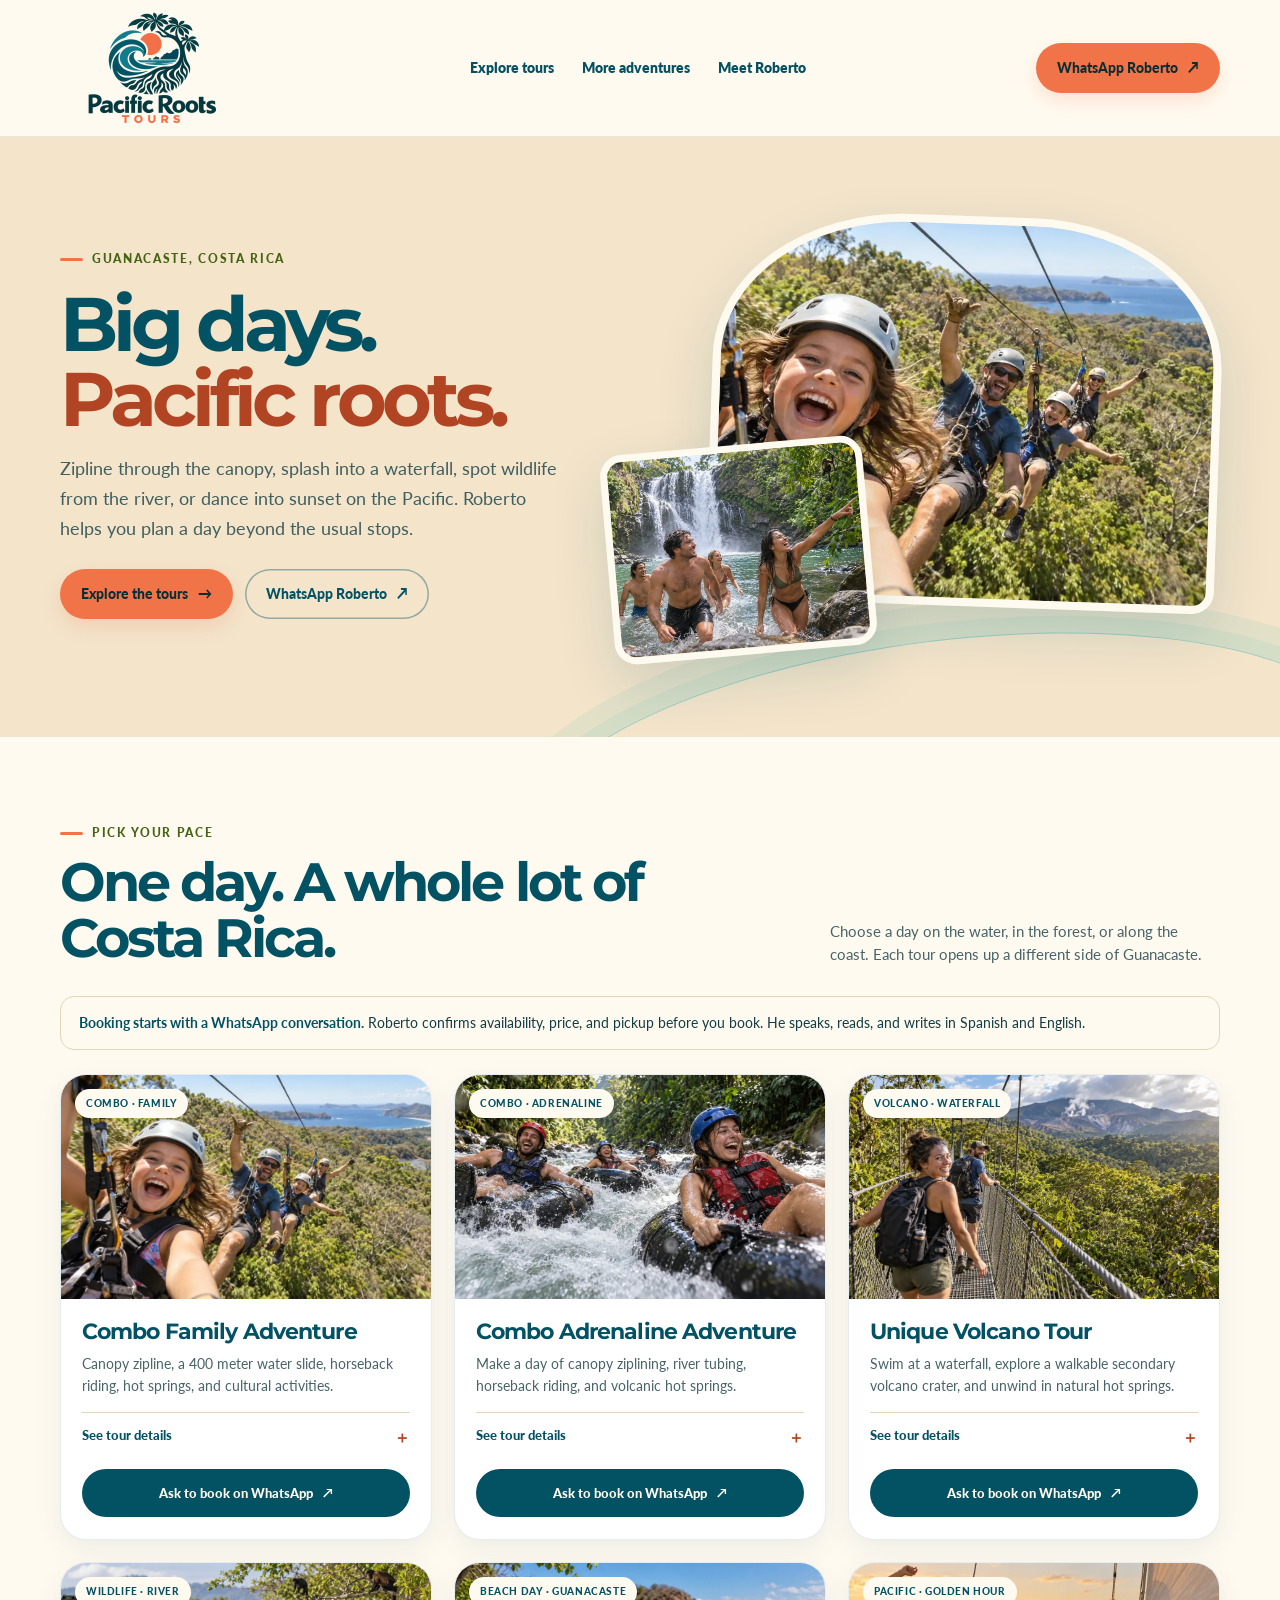
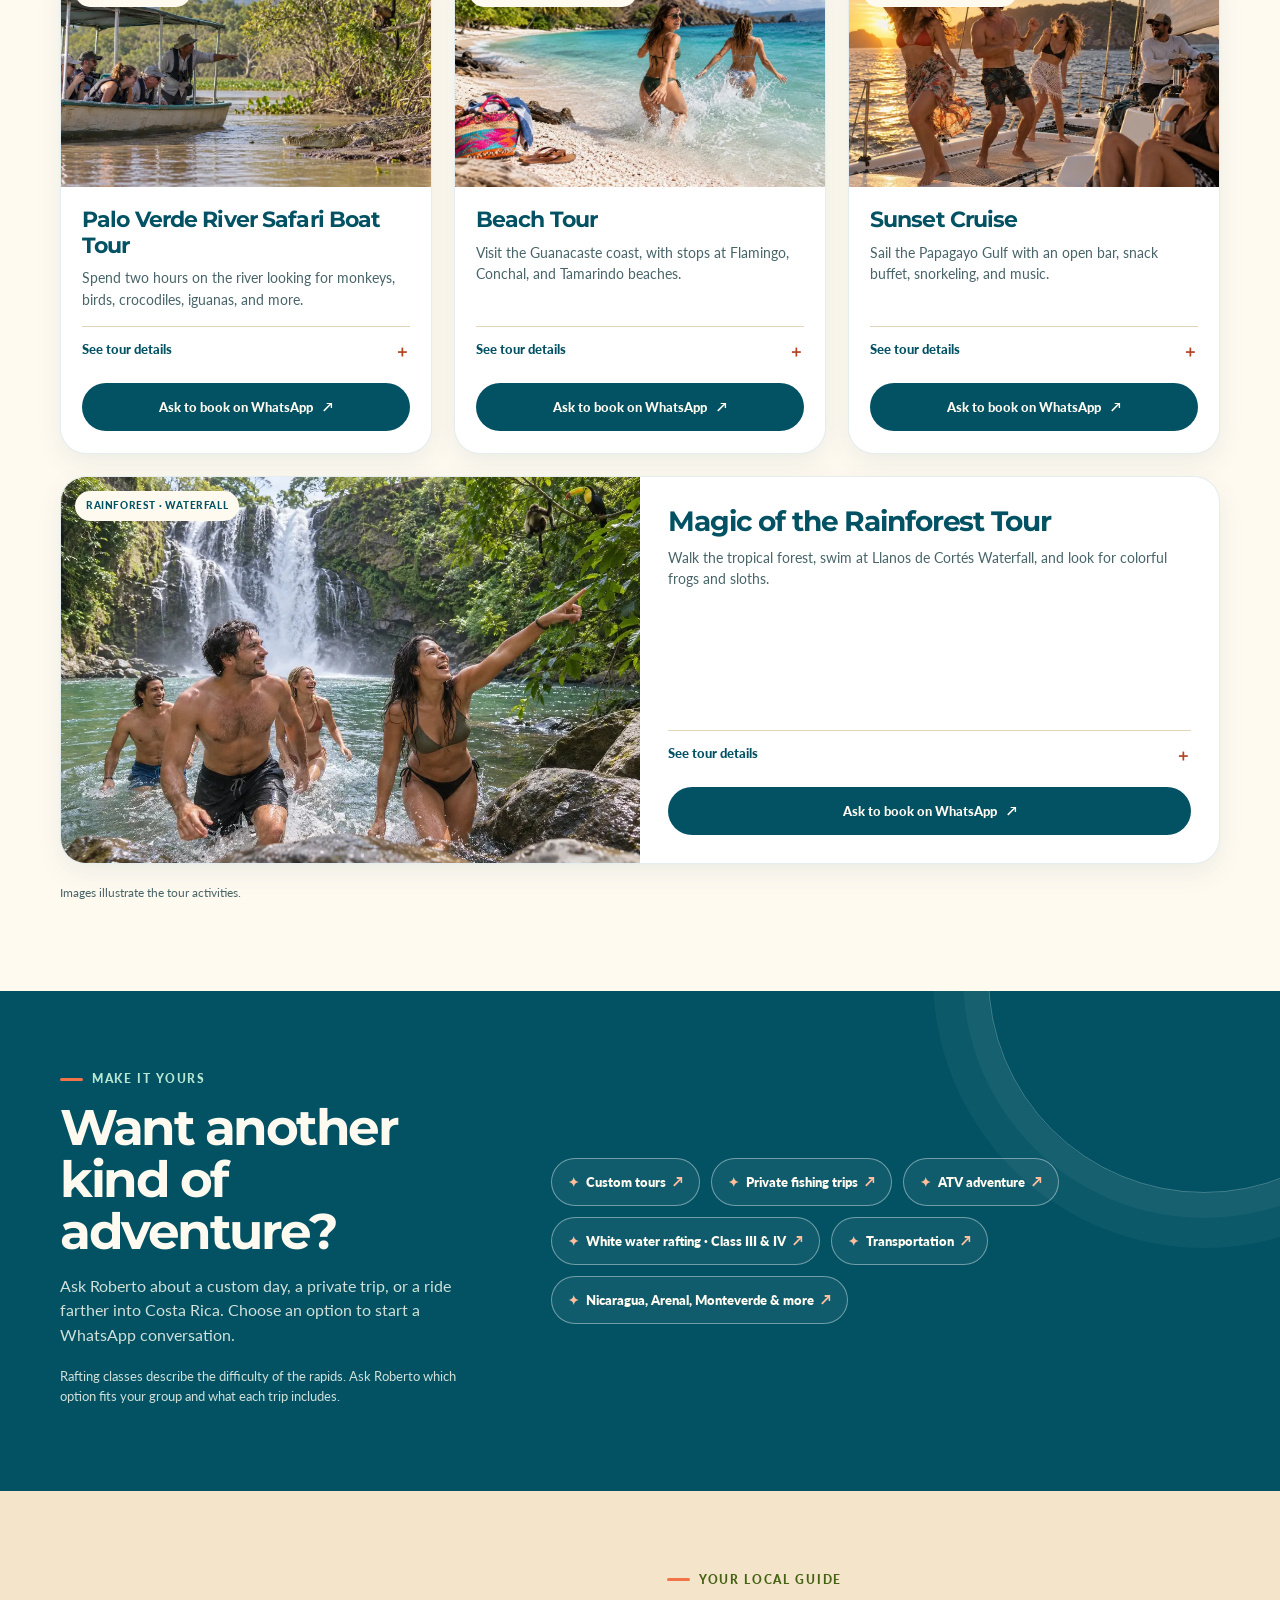
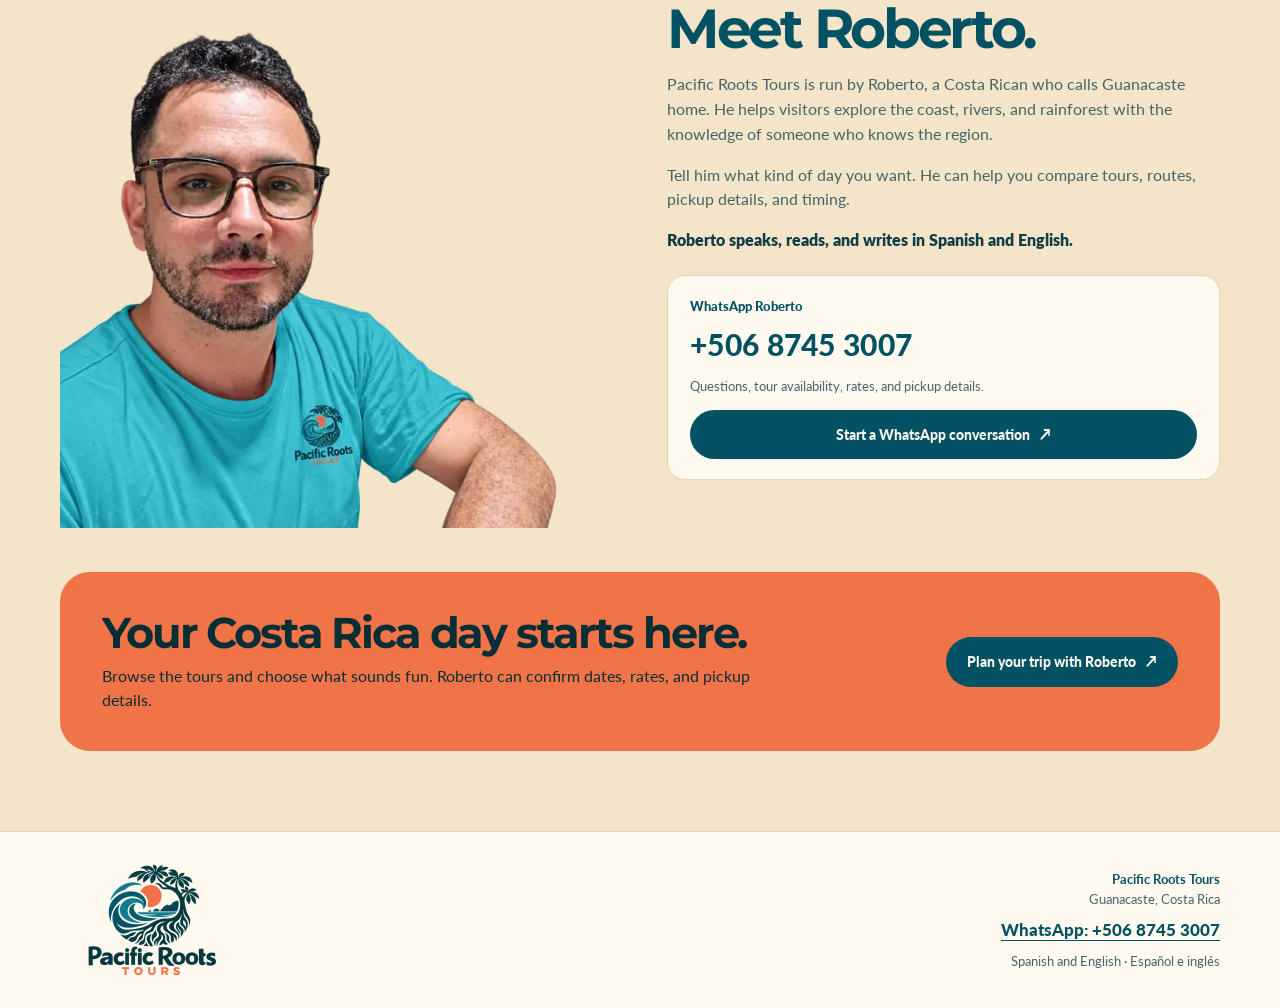
==== commit c754f8e0: "Publish expert revisions, Roberto’s branded portrait, and clear bilingual WhatsApp contact" ====
--- a/index.html
+++ b/index.html
@@ -50,7 +50,7 @@
       </div>
       <p class="image-note">Images illustrate the tour activities.</p>
     </div></section>
-    <section class="more" id="more"><div class="shell more-grid"><div><span class="eyebrow">Make it yours</span><h2>Want another kind of adventure?</h2><p>Ask Roberto about a custom day, a private trip, or a ride farther into Costa Rica. Choose an option to start a WhatsApp conversation.</p></div><div class="pills"><a class="pill" href="https://wa.me/50687453007?text=Hi%20Roberto!%20I'd%20like%20to%20ask%20about%20Custom%20tours.%20Could%20you%20share%20availability%20and%20rates%3F" target="_blank" rel="noopener noreferrer" aria-label="Ask Roberto about Custom tours on WhatsApp"><b aria-hidden="true">✦</b><span class="pill-label">Custom tours</span> <span aria-hidden="true">↗</span></a><a class="pill" href="https://wa.me/50687453007?text=Hi%20Roberto!%20I'd%20like%20to%20ask%20about%20Private%20fishing%20trips.%20Could%20you%20share%20availability%20and%20rates%3F" target="_blank" rel="noopener noreferrer" aria-label="Ask Roberto about Private fishing trips on WhatsApp"><b aria-hidden="true">✦</b><span class="pill-label">Private fishing trips</span> <span aria-hidden="true">↗</span></a><a class="pill" href="https://wa.me/50687453007?text=Hi%20Roberto!%20I'd%20like%20to%20ask%20about%20ATV%20adventure.%20Could%20you%20share%20availability%20and%20rates%3F" target="_blank" rel="noopener noreferrer" aria-label="Ask Roberto about ATV adventure on WhatsApp"><b aria-hidden="true">✦</b><span class="pill-label">ATV adventure</span> <span aria-hidden="true">↗</span></a><a class="pill" href="https://wa.me/50687453007?text=Hi%20Roberto!%20I'd%20like%20to%20ask%20about%20White%20water%20rafting%20%C2%B7%20Class%20III%20%26%20IV.%20Could%20you%20share%20availability%20and%20rates%3F" target="_blank" rel="noopener noreferrer" aria-label="Ask Roberto about White water rafting · Class III &amp; IV on WhatsApp"><b aria-hidden="true">✦</b><span class="pill-label">White water rafting · Class III &amp; IV</span> <span aria-hidden="true">↗</span></a><a class="pill" href="https://wa.me/50687453007?text=Hi%20Roberto!%20I'd%20like%20to%20ask%20about%20Transportation.%20Could%20you%20share%20availability%20and%20rates%3F" target="_blank" rel="noopener noreferrer" aria-label="Ask Roberto about Transportation on WhatsApp"><b aria-hidden="true">✦</b><span class="pill-label">Transportation</span> <span aria-hidden="true">↗</span></a><a class="pill" href="https://wa.me/50687453007?text=Hi%20Roberto!%20I'd%20like%20to%20ask%20about%20Nicaragua%2C%20Arenal%2C%20Monteverde%20%26%20more.%20Could%20you%20share%20availability%20and%20rates%3F" target="_blank" rel="noopener noreferrer" aria-label="Ask Roberto about Nicaragua, Arenal, Monteverde &amp; more on WhatsApp"><b aria-hidden="true">✦</b><span class="pill-label">Nicaragua, Arenal, Monteverde &amp; more</span> <span aria-hidden="true">↗</span></a></div></div></section>
+    <section class="more" id="more"><div class="shell more-grid"><div><span class="eyebrow">Make it yours</span><h2>Want another kind of adventure?</h2><p>Ask Roberto about a custom day, a private trip, or a ride farther into Costa Rica. Choose an option to start a WhatsApp conversation.</p><p class="service-note">Rafting classes describe the difficulty of the rapids. Ask Roberto which option fits your group and what each trip includes.</p></div><div class="pills"><a class="pill" href="https://wa.me/50687453007?text=Hi%20Roberto!%20I'd%20like%20to%20ask%20about%20Custom%20tours.%20Could%20you%20share%20availability%20and%20rates%3F" target="_blank" rel="noopener noreferrer" aria-label="Ask Roberto about Custom tours on WhatsApp"><b aria-hidden="true">✦</b><span class="pill-label">Custom tours</span> <span aria-hidden="true">↗</span></a><a class="pill" href="https://wa.me/50687453007?text=Hi%20Roberto!%20I'd%20like%20to%20ask%20about%20Private%20fishing%20trips.%20Could%20you%20share%20availability%20and%20rates%3F" target="_blank" rel="noopener noreferrer" aria-label="Ask Roberto about Private fishing trips on WhatsApp"><b aria-hidden="true">✦</b><span class="pill-label">Private fishing trips</span> <span aria-hidden="true">↗</span></a><a class="pill" href="https://wa.me/50687453007?text=Hi%20Roberto!%20I'd%20like%20to%20ask%20about%20ATV%20adventure.%20Could%20you%20share%20availability%20and%20rates%3F" target="_blank" rel="noopener noreferrer" aria-label="Ask Roberto about ATV adventure on WhatsApp"><b aria-hidden="true">✦</b><span class="pill-label">ATV adventure</span> <span aria-hidden="true">↗</span></a><a class="pill" href="https://wa.me/50687453007?text=Hi%20Roberto!%20I'd%20like%20to%20ask%20about%20White%20water%20rafting%20%C2%B7%20Class%20III%20%26%20IV.%20Could%20you%20share%20availability%20and%20rates%3F" target="_blank" rel="noopener noreferrer" aria-label="Ask Roberto about White water rafting · Class III &amp; IV on WhatsApp"><b aria-hidden="true">✦</b><span class="pill-label">White water rafting · Class III &amp; IV</span> <span aria-hidden="true">↗</span></a><a class="pill" href="https://wa.me/50687453007?text=Hi%20Roberto!%20I'd%20like%20to%20ask%20about%20Transportation.%20Could%20you%20share%20availability%20and%20rates%3F" target="_blank" rel="noopener noreferrer" aria-label="Ask Roberto about Transportation on WhatsApp"><b aria-hidden="true">✦</b><span class="pill-label">Transportation</span> <span aria-hidden="true">↗</span></a><a class="pill" href="https://wa.me/50687453007?text=Hi%20Roberto!%20I'd%20like%20to%20ask%20about%20Nicaragua%2C%20Arenal%2C%20Monteverde%20%26%20more.%20Could%20you%20share%20availability%20and%20rates%3F" target="_blank" rel="noopener noreferrer" aria-label="Ask Roberto about Nicaragua, Arenal, Monteverde &amp; more on WhatsApp"><b aria-hidden="true">✦</b><span class="pill-label">Nicaragua, Arenal, Monteverde &amp; more</span> <span aria-hidden="true">↗</span></a></div></div></section>
     <section class="roberto" id="roberto"><div class="shell roberto-grid"><div class="roberto-photo"><img src="assets/roberto-branded.webp" width="600" height="610" alt="Roberto, your Costa Rican guide with Pacific Roots Tours" loading="lazy"></div><div class="roberto-copy"><span class="eyebrow">Your local guide</span><h2>Meet Roberto.</h2><p>Pacific Roots Tours is run by Roberto, a Costa Rican who calls Guanacaste home. He helps visitors explore the coast, rivers, and rainforest with the knowledge of someone who knows the region.</p><p>Tell him what kind of day you want. He can help you compare tours, routes, pickup details, and timing.</p><p class="languages">Roberto speaks, reads, and writes in Spanish and English.</p><div class="contact-card"><span class="contact-label">WhatsApp Roberto</span><a class="contact-number" href="https://wa.me/50687453007?text=Hi%20Roberto!%20Could%20you%20help%20me%20plan%20a%20tour%20and%20confirm%20availability%2C%20rates%2C%20and%20pickup%3F" target="_blank" rel="noopener noreferrer">+506 8745 3007</a><p>Questions, tour availability, rates, and pickup details.</p><a class="button deep" href="https://wa.me/50687453007?text=Hi%20Roberto!%20Could%20you%20help%20me%20plan%20a%20tour%20and%20confirm%20availability%2C%20rates%2C%20and%20pickup%3F" target="_blank" rel="noopener noreferrer">Start a WhatsApp conversation <span aria-hidden="true">↗</span></a></div></div></div></section>
     <section class="plan" id="plan"><div class="shell"><div class="plan-card"><div class="plan-copy"><h2>Your Costa Rica day starts here.</h2><p>Browse the tours and choose what sounds fun. Roberto can confirm dates, rates, and pickup details.</p></div><a class="button deep" href="https://wa.me/50687453007?text=Hi%20Roberto!%20I'd%20like%20to%20book%20a%20Pacific%20Roots%20tour.%20Could%20you%20help%20me%20with%20dates%2C%20rates%2C%20and%20pickup%3F" target="_blank" rel="noopener noreferrer">Plan your trip with Roberto <span aria-hidden="true">↗</span></a></div></div></section>
   </main>
--- a/assets/site.css
+++ b/assets/site.css
@@ -20,7 +20,7 @@
 .button.outline{background:transparent;color:var(--deep);box-shadow:inset 0 0 0 1.5px rgba(2,82,100,.4)}
 .menu{display:none;border:1px solid var(--line);border-radius:10px;background:var(--paper);color:var(--deep);min-width:48px;min-height:48px;font-size:27px;padding:6px}
 a:focus-visible,button:focus-visible,summary:focus-visible{outline:3px solid var(--deep);outline-offset:4px}
-.more a:focus-visible,.plan-card a:focus-visible{outline-color:var(--paper)}
+.more a:focus-visible{outline-color:var(--paper)}
 .hero{position:relative;overflow:hidden;background:var(--cream)}
 .hero:after{content:"";position:absolute;right:-7%;bottom:-205px;width:66%;height:300px;border:1px solid rgba(41,174,182,.45);border-radius:50%;box-shadow:0 0 0 17px rgba(41,174,182,.08),0 0 0 36px rgba(41,174,182,.08);transform:rotate(-7deg)}
 .hero-grid{position:relative;z-index:1;display:grid;grid-template-columns:.9fr 1.1fr;align-items:center;gap:46px;min-height:600px;padding:48px 0 60px}
@@ -101,3 +101,5 @@
 @media(prefers-reduced-motion:reduce){html{scroll-behavior:auto}*,*:before,*:after{transition-duration:.01ms!important;animation-duration:.01ms!important}}
 
 html:not(.has-js){scroll-padding-top:20px}html:not(.has-js) header{position:static}
+
+.more .service-note{font-size:13px;color:#d0e0d8;margin-top:18px}
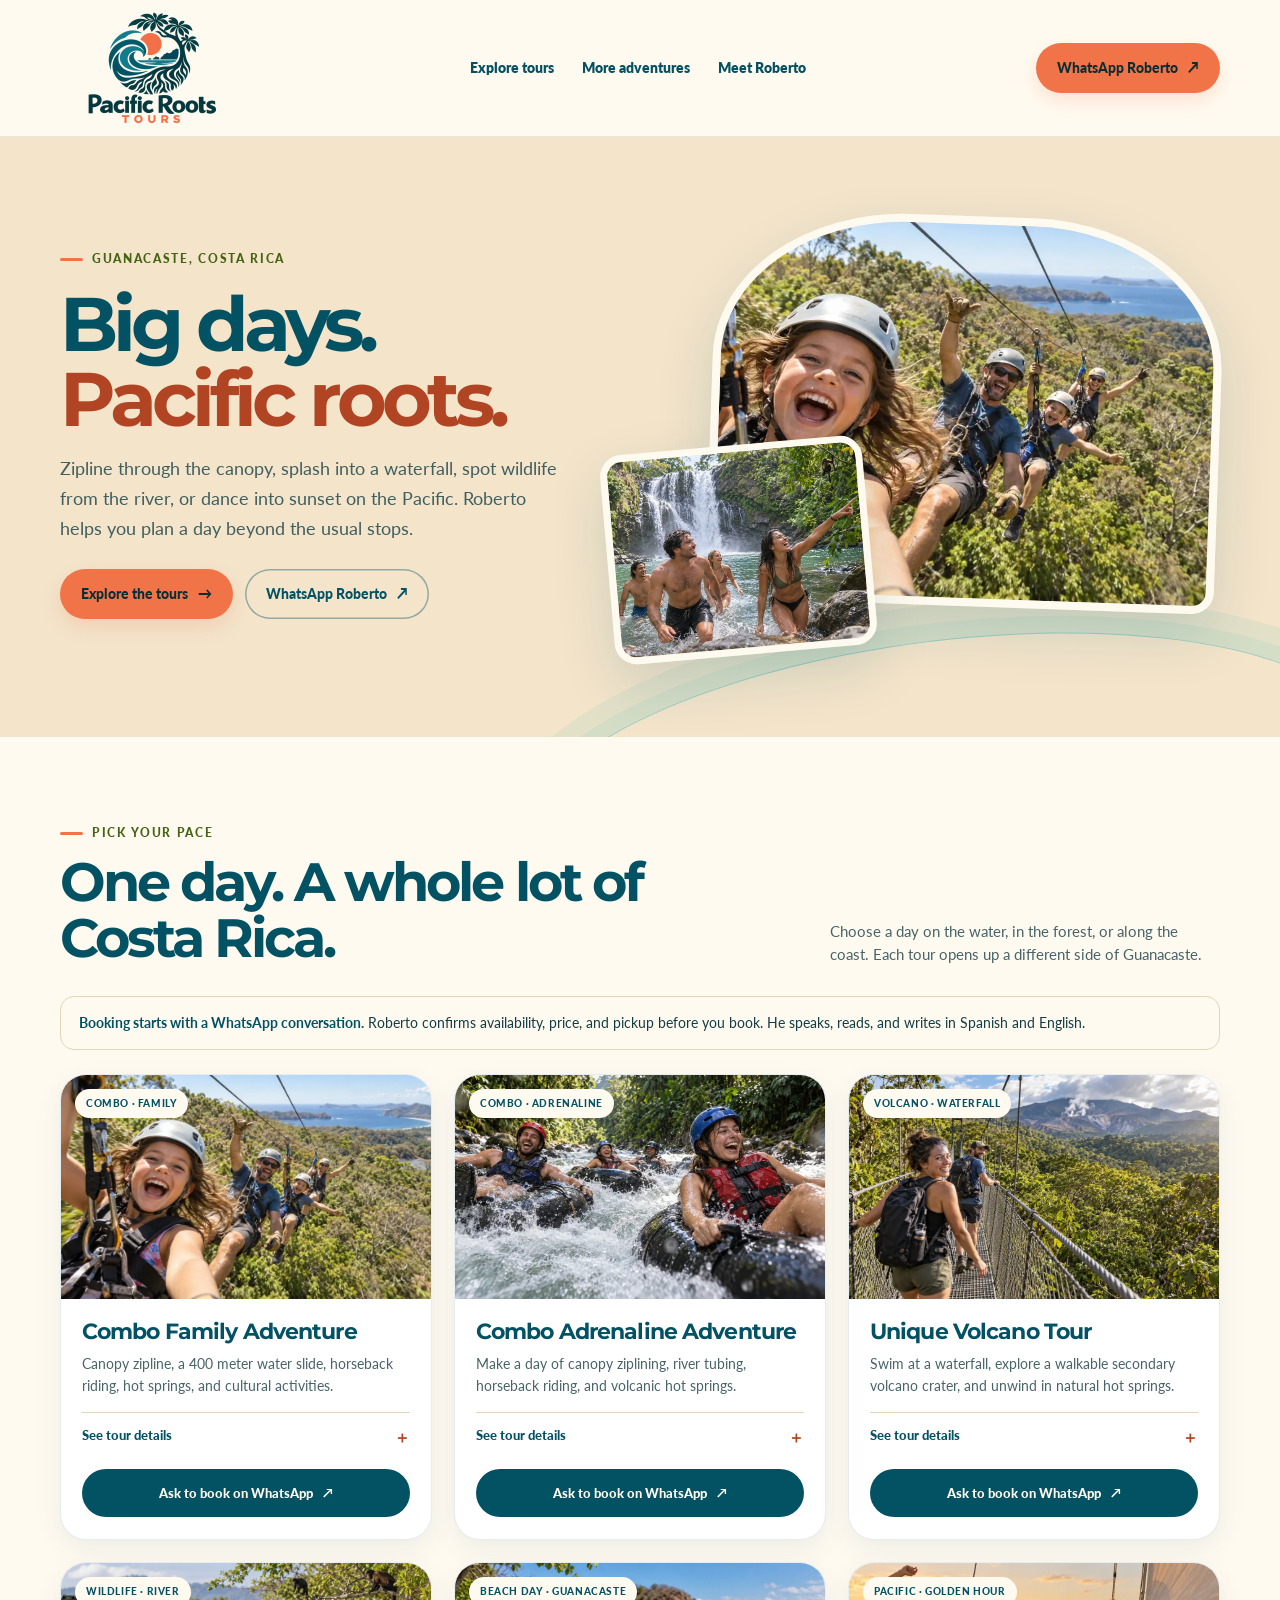
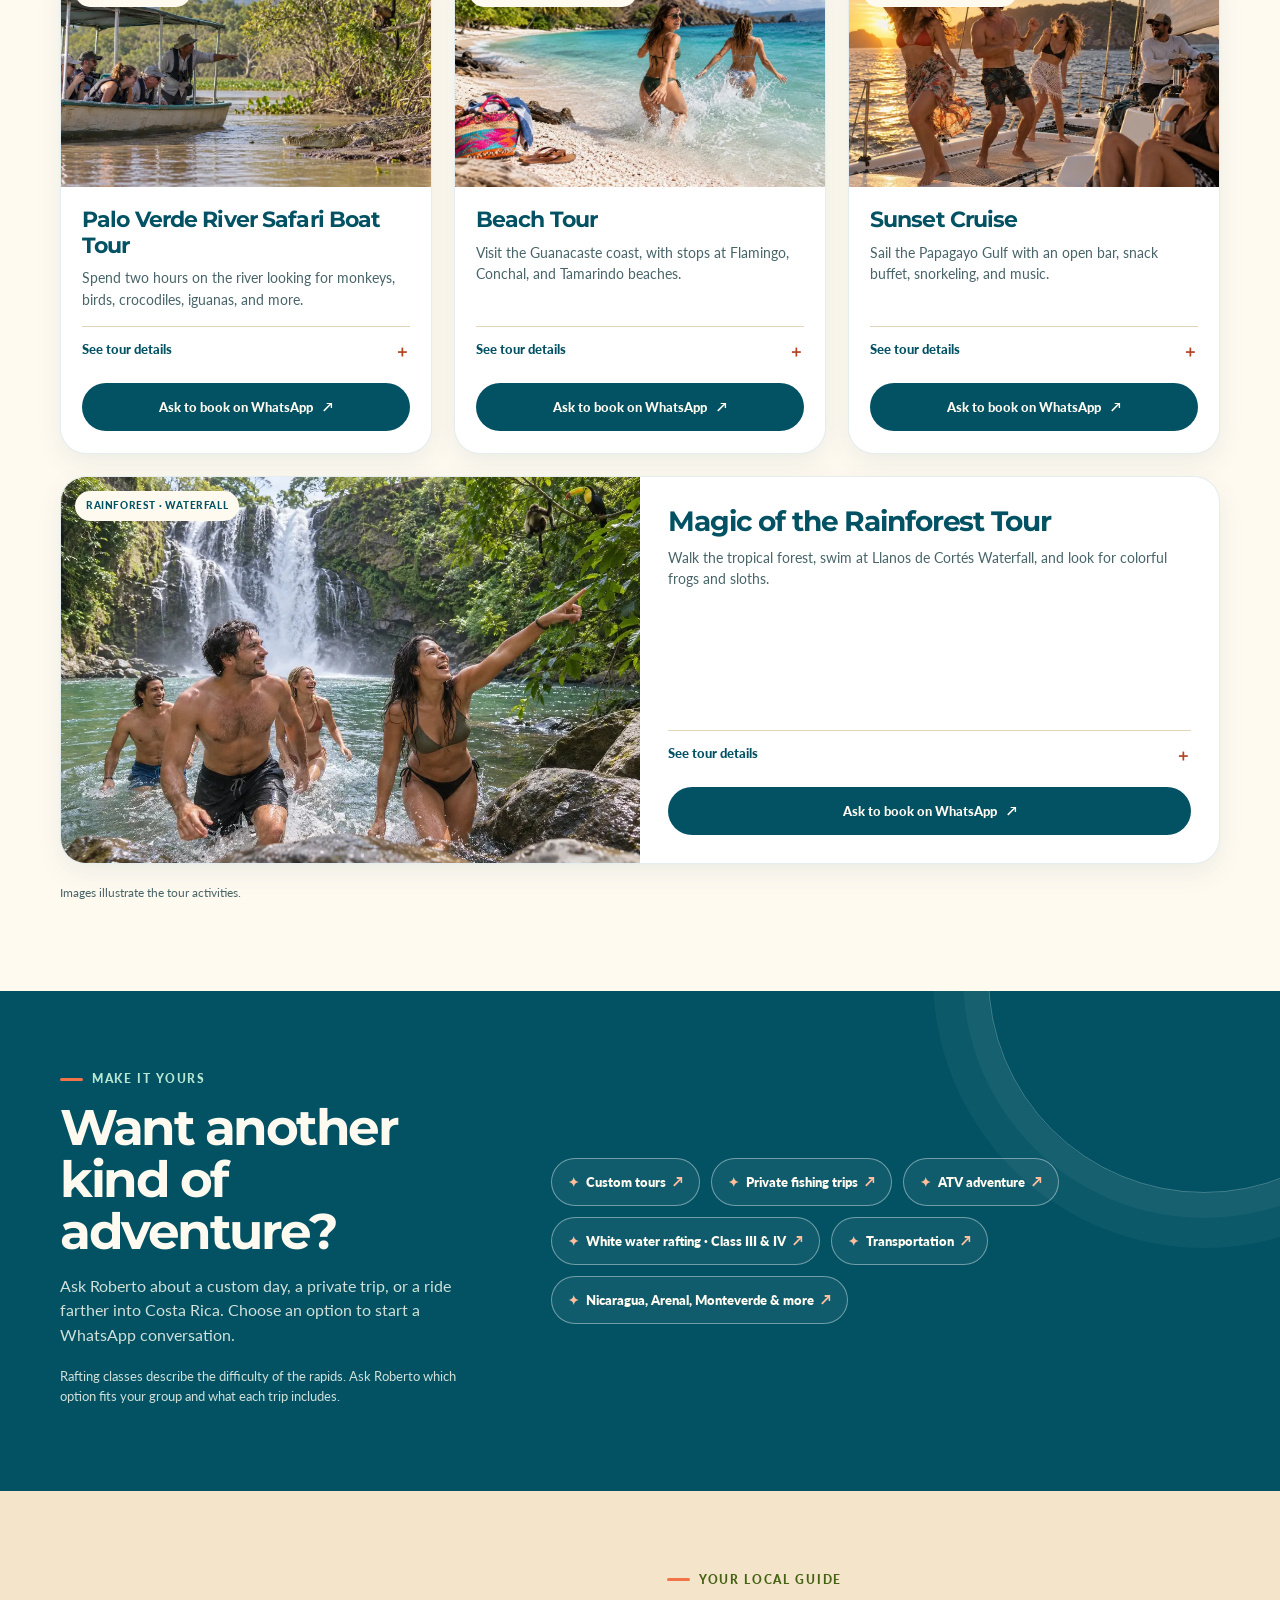
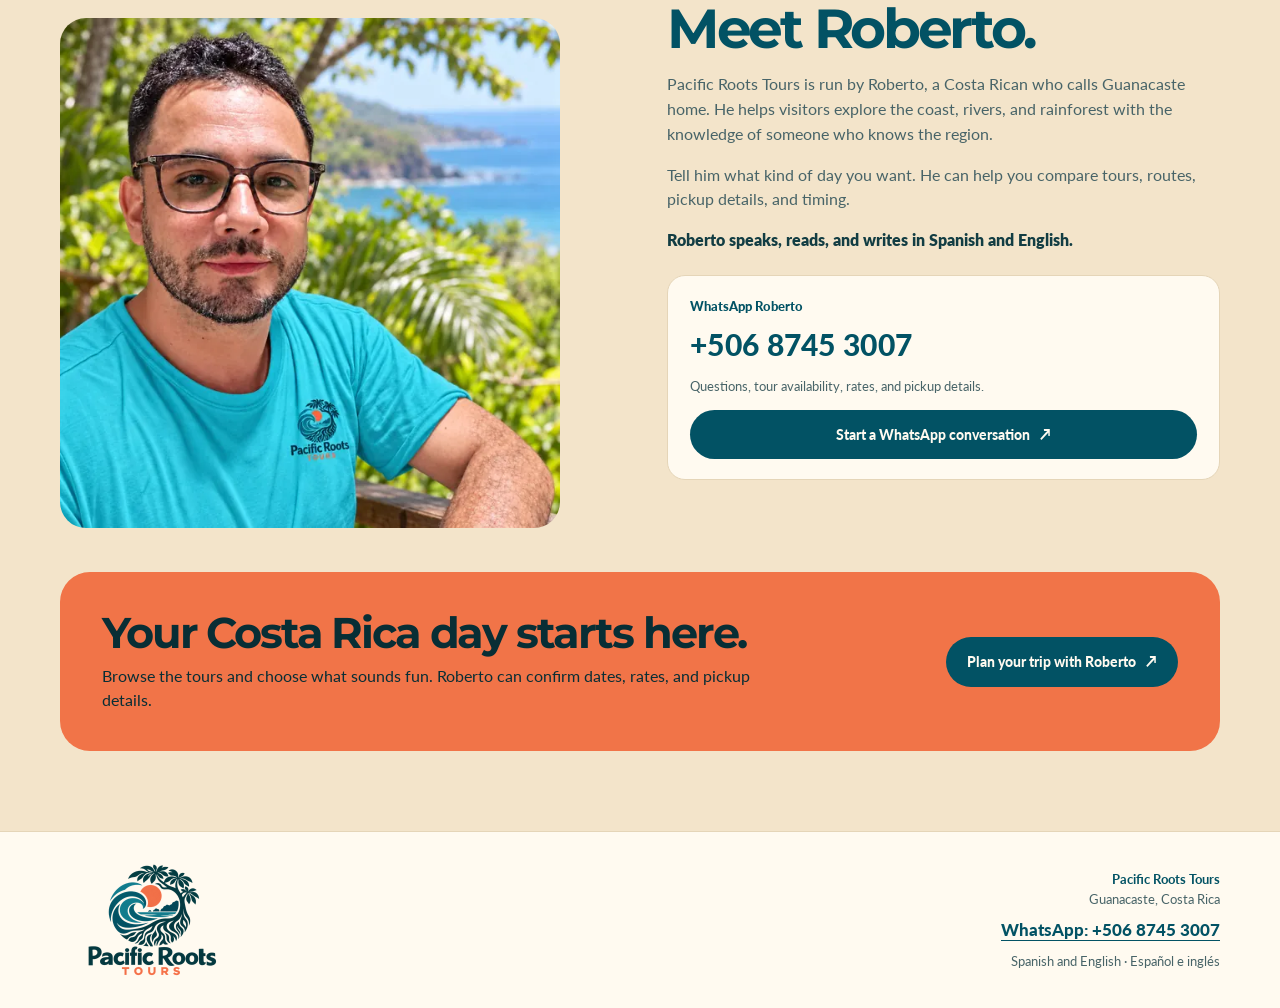
==== commit d616421f: "Set Roberto’s portrait in a tropical coastal scene and clean the arm gap" ====
--- a/index.html
+++ b/index.html
@@ -51,7 +51,7 @@
       <p class="image-note">Images illustrate the tour activities.</p>
     </div></section>
     <section class="more" id="more"><div class="shell more-grid"><div><span class="eyebrow">Make it yours</span><h2>Want another kind of adventure?</h2><p>Ask Roberto about a custom day, a private trip, or a ride farther into Costa Rica. Choose an option to start a WhatsApp conversation.</p><p class="service-note">Rafting classes describe the difficulty of the rapids. Ask Roberto which option fits your group and what each trip includes.</p></div><div class="pills"><a class="pill" href="https://wa.me/50687453007?text=Hi%20Roberto!%20I'd%20like%20to%20ask%20about%20Custom%20tours.%20Could%20you%20share%20availability%20and%20rates%3F" target="_blank" rel="noopener noreferrer" aria-label="Ask Roberto about Custom tours on WhatsApp"><b aria-hidden="true">✦</b><span class="pill-label">Custom tours</span> <span aria-hidden="true">↗</span></a><a class="pill" href="https://wa.me/50687453007?text=Hi%20Roberto!%20I'd%20like%20to%20ask%20about%20Private%20fishing%20trips.%20Could%20you%20share%20availability%20and%20rates%3F" target="_blank" rel="noopener noreferrer" aria-label="Ask Roberto about Private fishing trips on WhatsApp"><b aria-hidden="true">✦</b><span class="pill-label">Private fishing trips</span> <span aria-hidden="true">↗</span></a><a class="pill" href="https://wa.me/50687453007?text=Hi%20Roberto!%20I'd%20like%20to%20ask%20about%20ATV%20adventure.%20Could%20you%20share%20availability%20and%20rates%3F" target="_blank" rel="noopener noreferrer" aria-label="Ask Roberto about ATV adventure on WhatsApp"><b aria-hidden="true">✦</b><span class="pill-label">ATV adventure</span> <span aria-hidden="true">↗</span></a><a class="pill" href="https://wa.me/50687453007?text=Hi%20Roberto!%20I'd%20like%20to%20ask%20about%20White%20water%20rafting%20%C2%B7%20Class%20III%20%26%20IV.%20Could%20you%20share%20availability%20and%20rates%3F" target="_blank" rel="noopener noreferrer" aria-label="Ask Roberto about White water rafting · Class III &amp; IV on WhatsApp"><b aria-hidden="true">✦</b><span class="pill-label">White water rafting · Class III &amp; IV</span> <span aria-hidden="true">↗</span></a><a class="pill" href="https://wa.me/50687453007?text=Hi%20Roberto!%20I'd%20like%20to%20ask%20about%20Transportation.%20Could%20you%20share%20availability%20and%20rates%3F" target="_blank" rel="noopener noreferrer" aria-label="Ask Roberto about Transportation on WhatsApp"><b aria-hidden="true">✦</b><span class="pill-label">Transportation</span> <span aria-hidden="true">↗</span></a><a class="pill" href="https://wa.me/50687453007?text=Hi%20Roberto!%20I'd%20like%20to%20ask%20about%20Nicaragua%2C%20Arenal%2C%20Monteverde%20%26%20more.%20Could%20you%20share%20availability%20and%20rates%3F" target="_blank" rel="noopener noreferrer" aria-label="Ask Roberto about Nicaragua, Arenal, Monteverde &amp; more on WhatsApp"><b aria-hidden="true">✦</b><span class="pill-label">Nicaragua, Arenal, Monteverde &amp; more</span> <span aria-hidden="true">↗</span></a></div></div></section>
-    <section class="roberto" id="roberto"><div class="shell roberto-grid"><div class="roberto-photo"><img src="assets/roberto-branded.webp" width="600" height="610" alt="Roberto, your Costa Rican guide with Pacific Roots Tours" loading="lazy"></div><div class="roberto-copy"><span class="eyebrow">Your local guide</span><h2>Meet Roberto.</h2><p>Pacific Roots Tours is run by Roberto, a Costa Rican who calls Guanacaste home. He helps visitors explore the coast, rivers, and rainforest with the knowledge of someone who knows the region.</p><p>Tell him what kind of day you want. He can help you compare tours, routes, pickup details, and timing.</p><p class="languages">Roberto speaks, reads, and writes in Spanish and English.</p><div class="contact-card"><span class="contact-label">WhatsApp Roberto</span><a class="contact-number" href="https://wa.me/50687453007?text=Hi%20Roberto!%20Could%20you%20help%20me%20plan%20a%20tour%20and%20confirm%20availability%2C%20rates%2C%20and%20pickup%3F" target="_blank" rel="noopener noreferrer">+506 8745 3007</a><p>Questions, tour availability, rates, and pickup details.</p><a class="button deep" href="https://wa.me/50687453007?text=Hi%20Roberto!%20Could%20you%20help%20me%20plan%20a%20tour%20and%20confirm%20availability%2C%20rates%2C%20and%20pickup%3F" target="_blank" rel="noopener noreferrer">Start a WhatsApp conversation <span aria-hidden="true">↗</span></a></div></div></div></section>
+    <section class="roberto" id="roberto"><div class="shell roberto-grid"><div class="roberto-photo"><img src="assets/roberto-coastal.webp" width="599" height="610" alt="Roberto, your Costa Rican guide with Pacific Roots Tours" loading="lazy"></div><div class="roberto-copy"><span class="eyebrow">Your local guide</span><h2>Meet Roberto.</h2><p>Pacific Roots Tours is run by Roberto, a Costa Rican who calls Guanacaste home. He helps visitors explore the coast, rivers, and rainforest with the knowledge of someone who knows the region.</p><p>Tell him what kind of day you want. He can help you compare tours, routes, pickup details, and timing.</p><p class="languages">Roberto speaks, reads, and writes in Spanish and English.</p><div class="contact-card"><span class="contact-label">WhatsApp Roberto</span><a class="contact-number" href="https://wa.me/50687453007?text=Hi%20Roberto!%20Could%20you%20help%20me%20plan%20a%20tour%20and%20confirm%20availability%2C%20rates%2C%20and%20pickup%3F" target="_blank" rel="noopener noreferrer">+506 8745 3007</a><p>Questions, tour availability, rates, and pickup details.</p><a class="button deep" href="https://wa.me/50687453007?text=Hi%20Roberto!%20Could%20you%20help%20me%20plan%20a%20tour%20and%20confirm%20availability%2C%20rates%2C%20and%20pickup%3F" target="_blank" rel="noopener noreferrer">Start a WhatsApp conversation <span aria-hidden="true">↗</span></a></div></div></div></section>
     <section class="plan" id="plan"><div class="shell"><div class="plan-card"><div class="plan-copy"><h2>Your Costa Rica day starts here.</h2><p>Browse the tours and choose what sounds fun. Roberto can confirm dates, rates, and pickup details.</p></div><a class="button deep" href="https://wa.me/50687453007?text=Hi%20Roberto!%20I'd%20like%20to%20book%20a%20Pacific%20Roots%20tour.%20Could%20you%20help%20me%20with%20dates%2C%20rates%2C%20and%20pickup%3F" target="_blank" rel="noopener noreferrer">Plan your trip with Roberto <span aria-hidden="true">↗</span></a></div></div></section>
   </main>
   <footer><div class="shell footer-row"><a class="brand footer-brand" href="#top" aria-label="Pacific Roots Tours home"><img class="brand-logo" src="assets/pacific-roots-logo-web.webp" alt="Pacific Roots Tours" width="1536" height="1024"></a><div class="footer-note"><strong>Pacific Roots Tours</strong><br>Guanacaste, Costa Rica<br><a href="https://wa.me/50687453007?text=Hi%20Roberto!%20Could%20you%20help%20me%20plan%20a%20tour%20and%20confirm%20availability%2C%20rates%2C%20and%20pickup%3F" target="_blank" rel="noopener noreferrer">WhatsApp: +506 8745 3007</a><br>Spanish and English · Español e inglés</div></div></footer>
--- a/assets/site.css
+++ b/assets/site.css
@@ -71,8 +71,8 @@
 .pill .pill-label{color:inherit;flex-shrink:1;overflow-wrap:anywhere}
 .roberto{padding:72px 0 0;background:var(--cream)}
 .roberto-grid{display:grid;grid-template-columns:1fr 1fr;gap:54px;align-items:center}
-.roberto-photo{height:510px;max-width:500px;align-self:end;overflow:hidden}
-.roberto-photo img{width:100%;height:100%;display:block;object-fit:contain;object-position:center bottom}
+.roberto-photo{height:510px;max-width:500px;align-self:end;overflow:hidden;border-radius:var(--round)}
+.roberto-photo img{width:100%;height:100%;display:block;object-fit:cover;object-position:center top}
 .roberto-copy{padding:0 0 48px}
 .roberto-copy h2{margin:12px 0 15px;color:var(--deep);font-size:clamp(38px,4.5vw,55px);line-height:1;letter-spacing:-.06em}
 .roberto-copy p{color:var(--muted);font-size:16px}
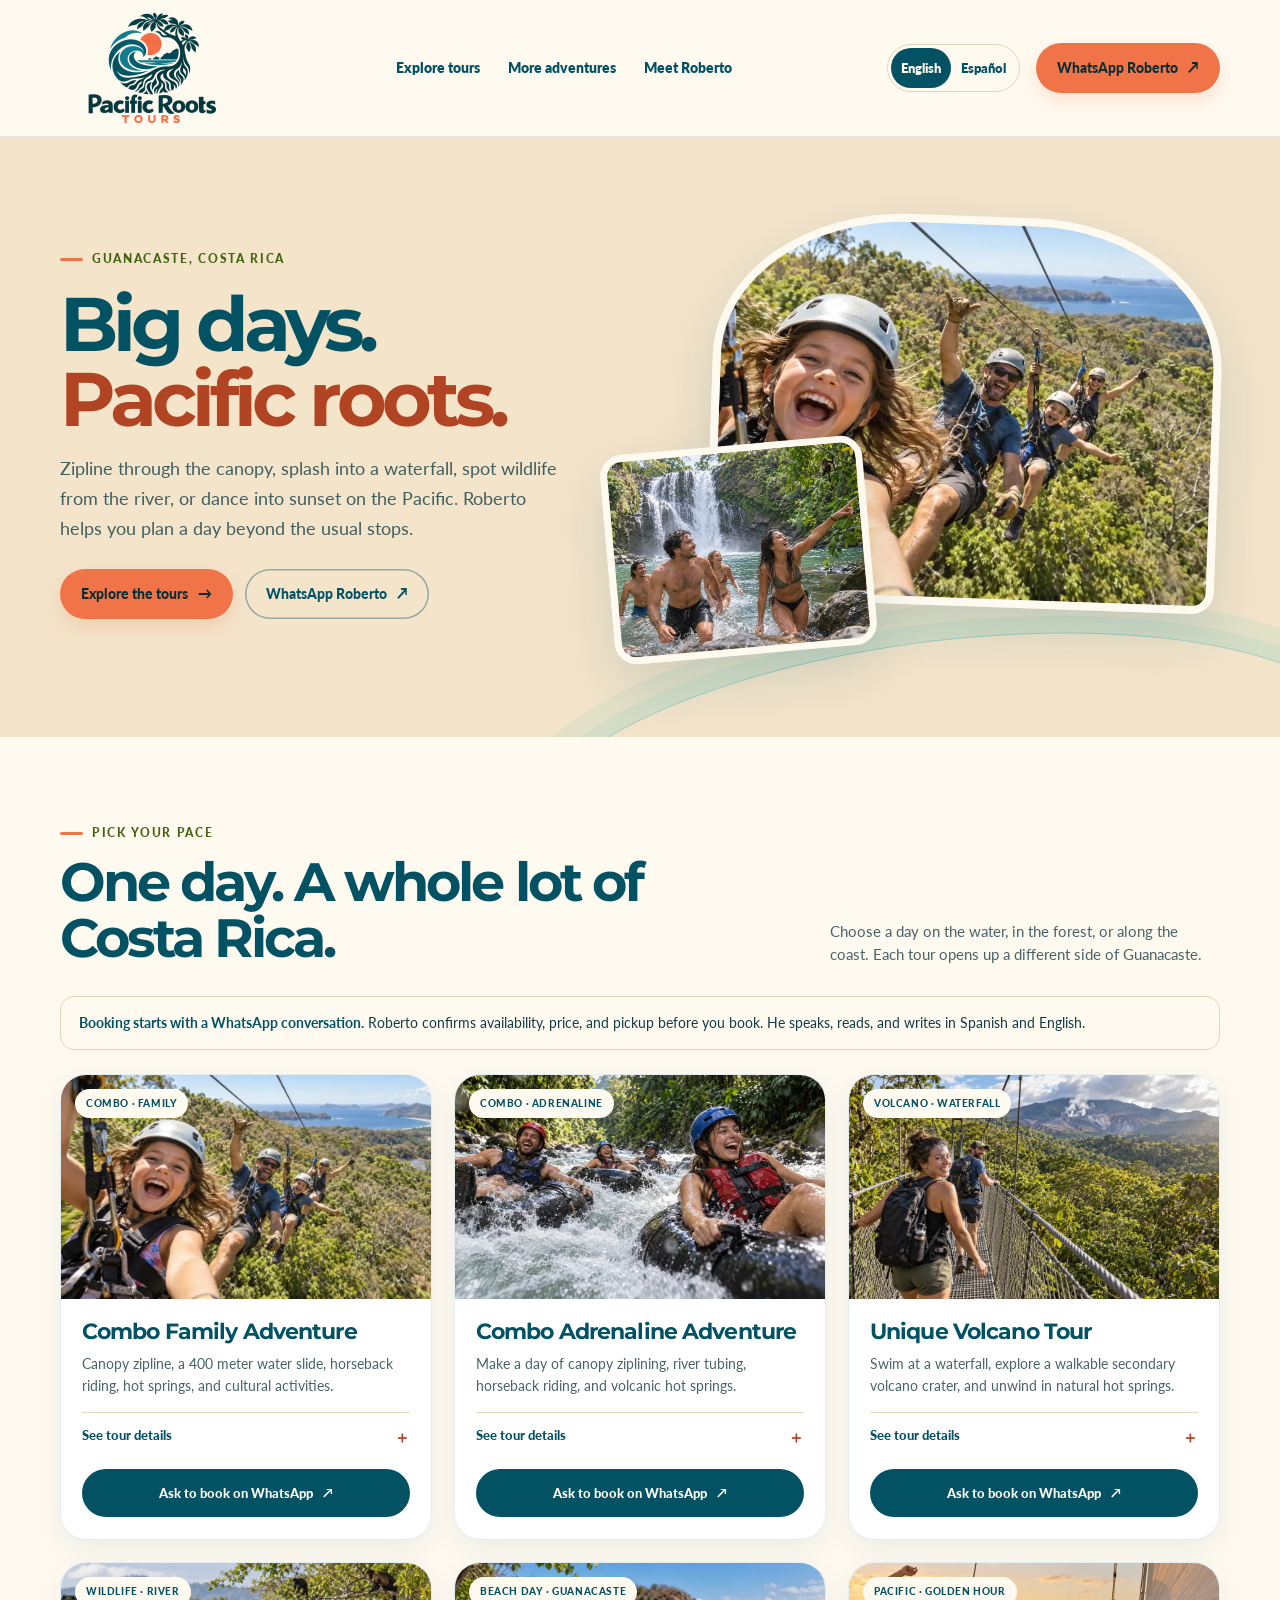
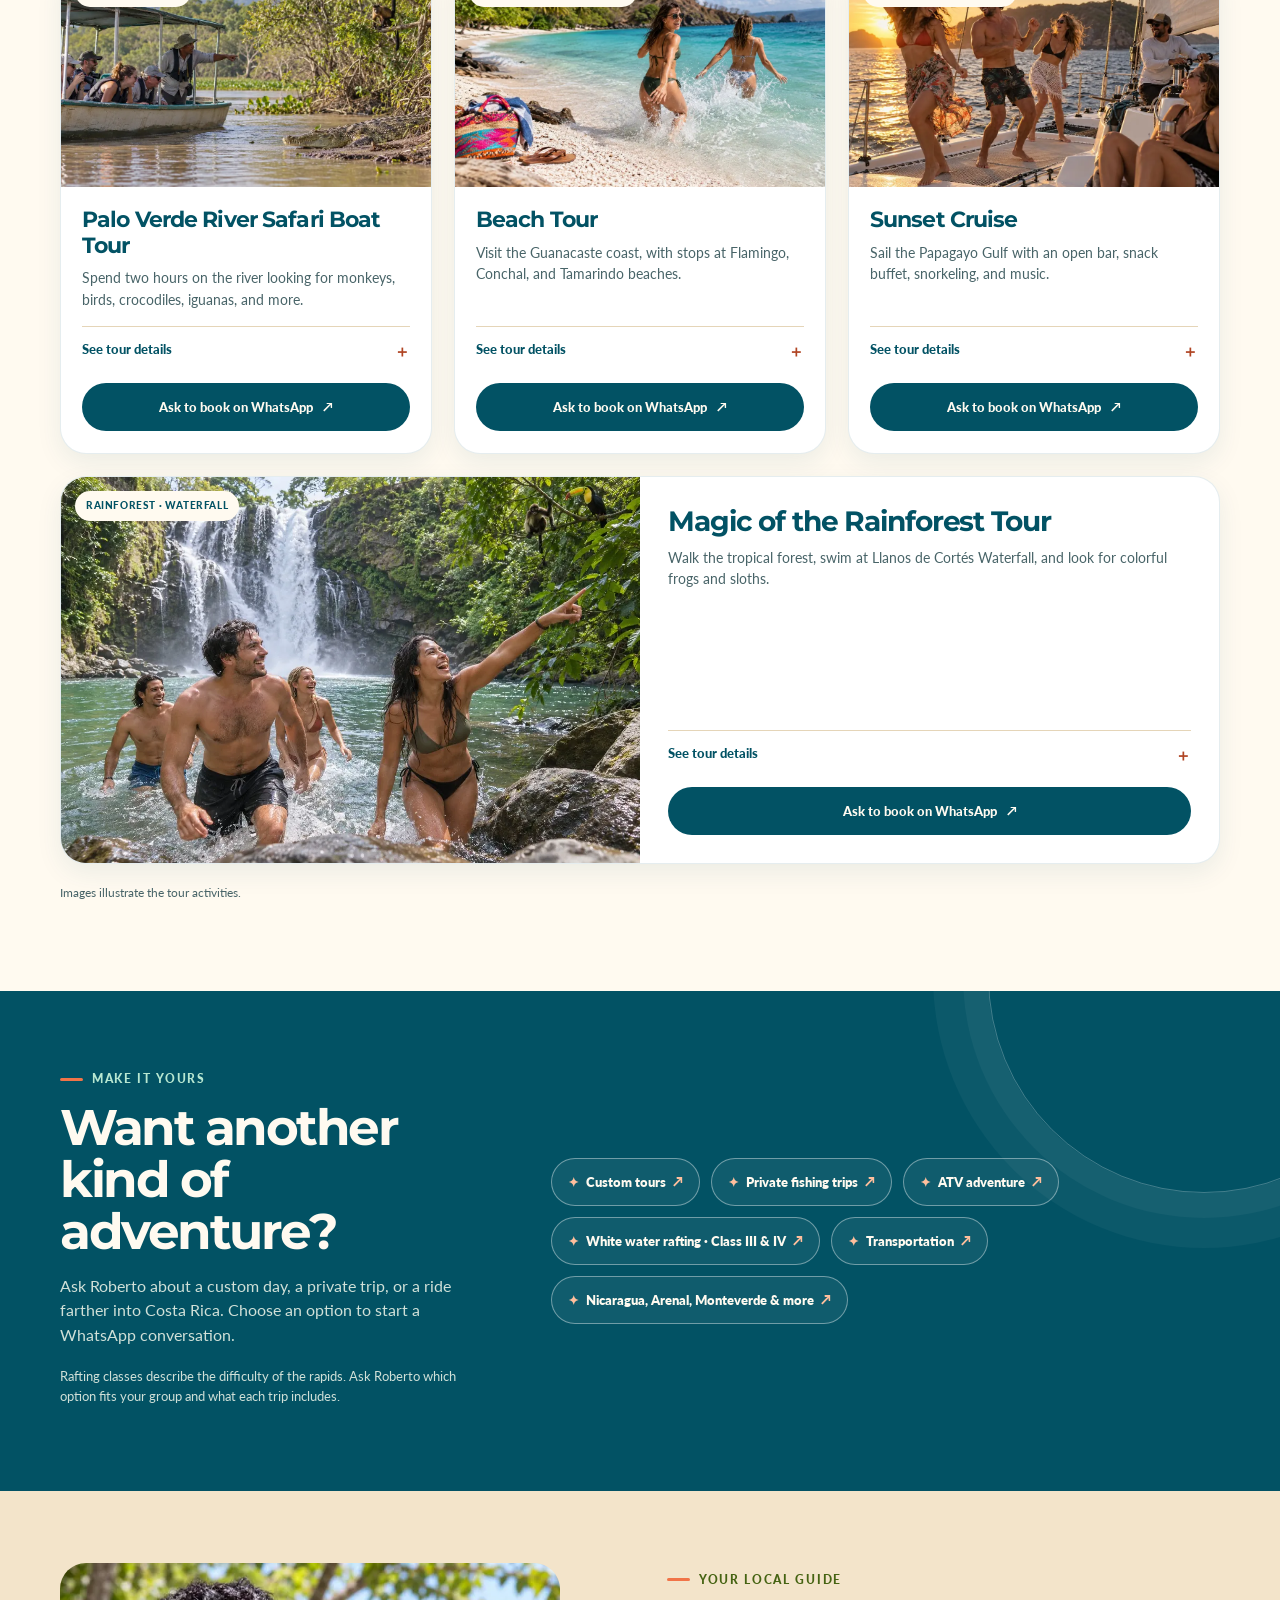
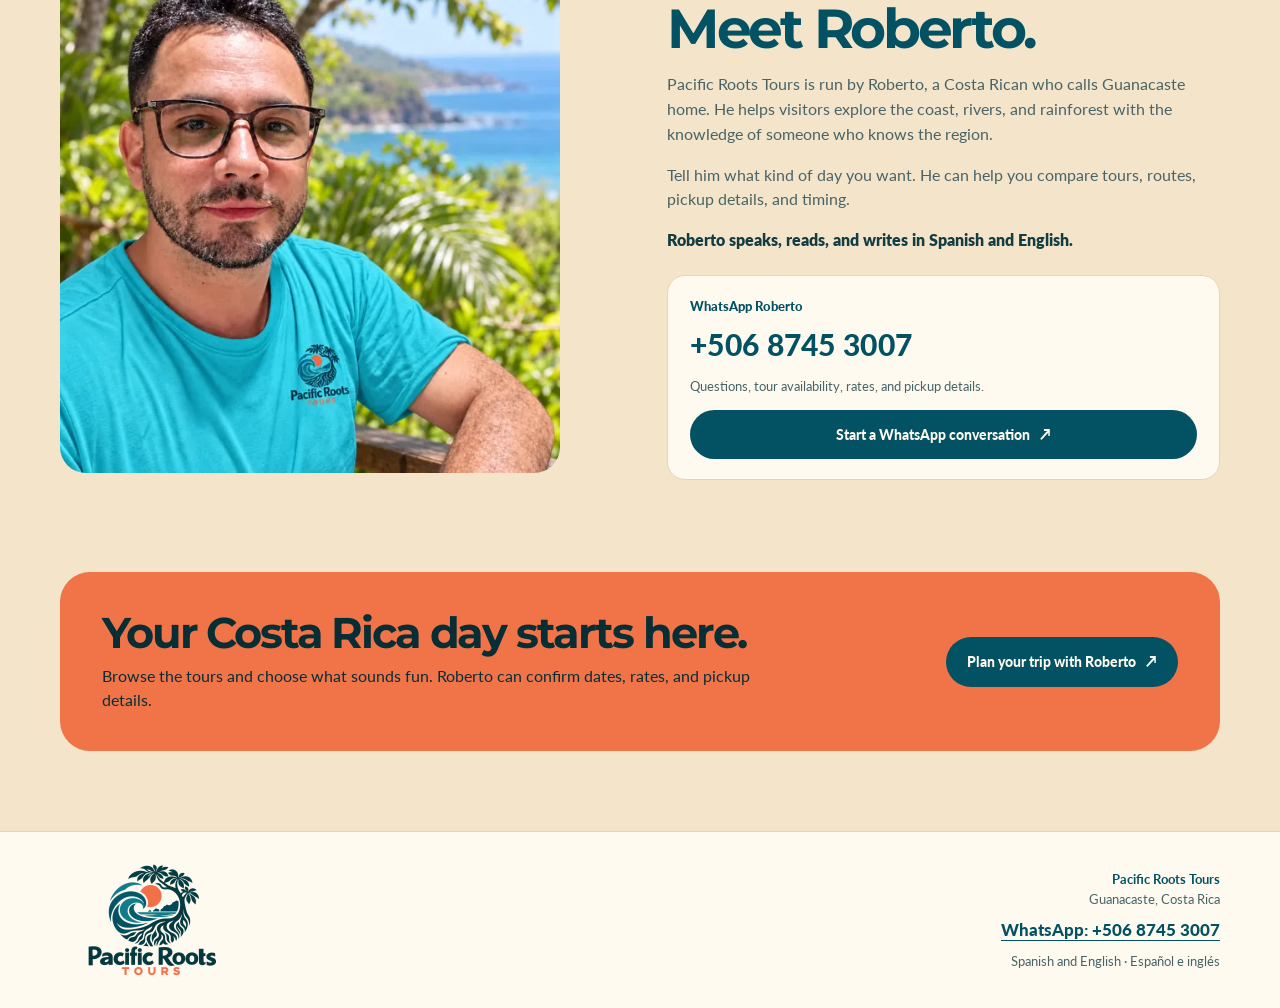
==== commit ec78bafe: "Add Spanish website and English Español language switch" ====
--- a/index.html
+++ b/index.html
@@ -11,51 +11,70 @@
   <meta property="og:type" content="website">
   <link rel="canonical" href="https://www.pacificrootstours.com/">
   <meta property="og:url" content="https://www.pacificrootstours.com/">
+
+  <link rel="alternate" hreflang="en" href="https://www.pacificrootstours.com/">
+  <link rel="alternate" hreflang="es" href="https://www.pacificrootstours.com/es/">
+  <link rel="alternate" hreflang="x-default" href="https://www.pacificrootstours.com/">
+  <meta property="og:locale" content="en_US">
+  <meta property="og:locale:alternate" content="es_CR">
   <meta property="og:site_name" content="Pacific Roots Tours">
   <meta property="og:image" content="https://www.pacificrootstours.com/assets/family-zipline.webp">
   <meta property="og:image:width" content="1100">
   <meta property="og:image:height" content="550">
   <meta property="og:image:alt" content="Illustrative zipline adventure in Guanacaste, Costa Rica">
   <meta name="twitter:card" content="summary_large_image">
-  <link rel="icon" type="image/webp" href="assets/pacific-roots-logo-web.webp">
+  <link rel="icon" type="image/webp" href="/assets/pacific-roots-logo-web.webp">
   <link rel="preconnect" href="https://fonts.googleapis.com">
   <link rel="preconnect" href="https://fonts.gstatic.com" crossorigin>
   <link href="https://fonts.googleapis.com/css2?family=Lato:wght@400;500;600;700;800;900&family=Montserrat:wght@600;700;800;900&display=swap" rel="stylesheet">
-  <link rel="stylesheet" href="assets/site.css">
+  <link rel="stylesheet" href="/assets/site.css">
   <script type="application/ld+json">{"@context":"https://schema.org","@graph":[{"@type":"TravelAgency","@id":"https://www.pacificrootstours.com/#business","name":"Pacific Roots Tours","url":"https://www.pacificrootstours.com/","logo":"https://www.pacificrootstours.com/assets/pacific-roots-logo-original.png","telephone":"+50687453007","areaServed":{"@type":"AdministrativeArea","name":"Guanacaste, Costa Rica"},"contactPoint":{"@type":"ContactPoint","telephone":"+50687453007","contactType":"Tour questions and booking requests","availableLanguage":["Spanish","English"],"url":"https://wa.me/50687453007"}},{"@type":"ItemList","name":"Pacific Roots Tours","itemListElement":[{"@type":"ListItem","position":1,"name":"Combo Family Adventure","url":"https://www.pacificrootstours.com/#family-adventure"},{"@type":"ListItem","position":2,"name":"Combo Adrenaline Adventure","url":"https://www.pacificrootstours.com/#adrenaline-adventure"},{"@type":"ListItem","position":3,"name":"Unique Volcano Tour","url":"https://www.pacificrootstours.com/#volcano-tour"},{"@type":"ListItem","position":4,"name":"Palo Verde River Safari Boat Tour","url":"https://www.pacificrootstours.com/#river-safari"},{"@type":"ListItem","position":5,"name":"Beach Tour","url":"https://www.pacificrootstours.com/#beach-tour"},{"@type":"ListItem","position":6,"name":"Sunset Cruise","url":"https://www.pacificrootstours.com/#sunset-cruise"},{"@type":"ListItem","position":7,"name":"Magic of the Rainforest Tour","url":"https://www.pacificrootstours.com/#rainforest-tour"}]}]}</script>
 </head>
 <body>
   <a class="skip-link" href="#top">Skip to main content</a>
   <header><div class="shell nav">
-    <a class="brand" href="#top" aria-label="Pacific Roots Tours home"><img class="brand-logo" src="assets/pacific-roots-logo-web.webp" alt="Pacific Roots Tours" width="1536" height="1024"></a>
+    <a class="brand" href="#top" aria-label="Pacific Roots Tours home"><img class="brand-logo" src="/assets/pacific-roots-logo-web.webp" alt="Pacific Roots Tours" width="1536" height="1024"></a>
     <nav class="nav-links" id="navLinks" aria-label="Main navigation"><a href="#tours">Explore tours</a><a href="#more">More adventures</a><a href="#roberto">Meet Roberto</a><a class="nav-contact" href="https://wa.me/50687453007?text=Hi%20Roberto!%20Could%20you%20help%20me%20plan%20a%20tour%20and%20confirm%20availability%2C%20rates%2C%20and%20pickup%3F" target="_blank" rel="noopener noreferrer">WhatsApp Roberto</a></nav>
+    <div class="nav-actions"><nav class="language-switch" aria-label="Website language"><a href="/" lang="en" hreflang="en" aria-current="page">English</a><a href="/es/" lang="es" hreflang="es">Español</a></nav>
     <a class="button nav-cta" href="https://wa.me/50687453007?text=Hi%20Roberto!%20Could%20you%20help%20me%20plan%20a%20tour%20and%20confirm%20availability%2C%20rates%2C%20and%20pickup%3F" target="_blank" rel="noopener noreferrer">WhatsApp Roberto <span aria-hidden="true">↗</span></a>
     <button class="menu" id="menu" aria-label="Open menu" aria-expanded="false" aria-controls="navLinks">☰</button>
+    </div>
   </div></header>
   <main id="top" tabindex="-1">
     <section class="hero"><div class="shell hero-grid">
       <div><span class="eyebrow">Guanacaste, Costa Rica</span><h1>Big days. <em>Pacific roots.</em></h1><p class="hero-copy">Zipline through the canopy, splash into a waterfall, spot wildlife from the river, or dance into sunset on the Pacific. Roberto helps you plan a day beyond the usual stops.</p><div class="actions"><a class="button" href="#tours">Explore the tours <span aria-hidden="true">→</span></a><a class="button outline" href="https://wa.me/50687453007?text=Hi%20Roberto!%20Could%20you%20help%20me%20plan%20a%20tour%20and%20confirm%20availability%2C%20rates%2C%20and%20pickup%3F" target="_blank" rel="noopener noreferrer">WhatsApp Roberto <span aria-hidden="true">↗</span></a></div></div>
-      <div class="hero-photos" aria-label="Guests enjoying adventures in Guanacaste"><img class="hero-main" fetchpriority="high" src="assets/family-zipline.webp" width="1100" height="550" alt="Family laughing together as they zipline over Guanacaste"><img class="hero-inset" src="assets/rainforest-waterfall.webp" width="1100" height="733" alt="Travelers splashing beneath a Costa Rican waterfall"></div>
+      <div class="hero-photos" aria-label="Guests enjoying adventures in Guanacaste"><img class="hero-main" fetchpriority="high" src="/assets/family-zipline.webp" width="1100" height="550" alt="Family laughing together as they zipline over Guanacaste"><img class="hero-inset" src="/assets/rainforest-waterfall.webp" width="1100" height="733" alt="Travelers splashing beneath a Costa Rican waterfall"></div>
     </div></section>
     <section class="tour-section" id="tours"><div class="shell"><div class="section-head"><div><span class="eyebrow">Pick your pace</span><h2>One day. A whole lot of Costa Rica.</h2></div><p>Choose a day on the water, in the forest, or along the coast. Each tour opens up a different side of Guanacaste.</p></div>
       <p class="booking-help"><strong>Booking starts with a WhatsApp conversation.</strong> Roberto confirms availability, price, and pickup before you book. He speaks, reads, and writes in Spanish and English.</p>
       <div class="tour-grid">
-        <article class="tour-card" id="family-adventure"><div class="tour-photo"><span class="tag">Combo · family</span><img src="assets/family-zipline.webp" width="1100" height="550" alt="A family enjoying a canopy zipline above Guanacaste" loading="lazy"></div><div class="tour-content"><h3>Combo Family Adventure</h3><p>Canopy zipline, a 400 meter water slide, horseback riding, hot springs, and cultural activities.</p><details class="details"><summary>See tour details</summary><ul><li>Ziplining Canopy Tour</li><li>400 meters water slide thru the forest</li><li>45 minutes horseback riding</li><li>Hot Springs with volcanic mud</li><li>Pottery, sugar cane, bakery, coffee, and chocolate experiences</li></ul></details><a class="button deep tour-booking" href="https://wa.me/50687453007?text=Hi%20Roberto!%20I'd%20like%20to%20book%20the%20Combo%20Family%20Adventure.%20Could%20you%20confirm%20availability%2C%20rates%2C%20and%20pickup%20details%3F" target="_blank" rel="noopener noreferrer" aria-label="Ask to book on WhatsApp: Combo Family Adventure">Ask to book on WhatsApp <span aria-hidden="true">↗</span></a></div></article>
-        <article class="tour-card" id="adrenaline-adventure"><div class="tour-photo"><span class="tag">Combo · adrenaline</span><img src="assets/water-rapids.webp" width="1100" height="733" alt="Guests laughing as they ride inner tubes through Costa Rica rapids" loading="lazy"></div><div class="tour-content"><h3>Combo Adrenaline Adventure</h3><p>Make a day of canopy ziplining, river tubing, horseback riding, and volcanic hot springs.</p><details class="details"><summary>See tour details</summary><ul><li>Ziplining Canopy Tour</li><li>White Water Tubing</li><li>30 minutes horseback riding</li><li>Hot Springs with volcanic mud</li></ul></details><a class="button deep tour-booking" href="https://wa.me/50687453007?text=Hi%20Roberto!%20I'd%20like%20to%20book%20the%20Combo%20Adrenaline%20Adventure.%20Could%20you%20confirm%20availability%2C%20rates%2C%20and%20pickup%20details%3F" target="_blank" rel="noopener noreferrer" aria-label="Ask to book on WhatsApp: Combo Adrenaline Adventure">Ask to book on WhatsApp <span aria-hidden="true">↗</span></a></div></article>
-        <article class="tour-card" id="volcano-tour"><div class="tour-photo"><span class="tag">Volcano · waterfall</span><img src="assets/hanging-bridges.webp" width="1100" height="619" alt="Travelers crossing a hanging bridge in Costa Rica's rainforest" loading="lazy"></div><div class="tour-content"><h3>Unique Volcano Tour</h3><p>Swim at a waterfall, explore a walkable secondary volcano crater, and unwind in natural hot springs.</p><details class="details"><summary>See tour details</summary><ul><li>Natural pool with a waterfall</li><li>Optional Zipline Canopy Tour</li><li>Horseback riding or tractor ride</li><li>Walkable secondary volcano crater</li><li>Hot springs, volcanic mud, and sauna</li><li>Rainforest hike with a hanging bridge</li></ul></details><a class="button deep tour-booking" href="https://wa.me/50687453007?text=Hi%20Roberto!%20I'd%20like%20to%20book%20the%20Unique%20Volcano%20Tour.%20Could%20you%20confirm%20availability%2C%20rates%2C%20and%20pickup%20details%3F" target="_blank" rel="noopener noreferrer" aria-label="Ask to book on WhatsApp: Unique Volcano Tour">Ask to book on WhatsApp <span aria-hidden="true">↗</span></a></div></article>
-        <article class="tour-card" id="river-safari"><div class="tour-photo"><span class="tag">Wildlife · river</span><img src="assets/palo-verde-river.webp" width="1100" height="619" alt="Guests spot a crocodile from a safari boat on the Tempisque River" loading="lazy"></div><div class="tour-content"><h3>Palo Verde River Safari Boat Tour</h3><p>Spend two hours on the river looking for monkeys, birds, crocodiles, iguanas, and more.</p><details class="details"><summary>See tour details</summary><ul><li>2 hours river safari</li><li>Wildlife sightseeing</li><li>Typical lunch cooked on a wood stove</li><li>Pottery and coffee presentation</li></ul></details><a class="button deep tour-booking" href="https://wa.me/50687453007?text=Hi%20Roberto!%20I'd%20like%20to%20book%20the%20Palo%20Verde%20River%20Safari%20Boat%20Tour.%20Could%20you%20confirm%20availability%2C%20rates%2C%20and%20pickup%20details%3F" target="_blank" rel="noopener noreferrer" aria-label="Ask to book on WhatsApp: Palo Verde River Safari Boat Tour">Ask to book on WhatsApp <span aria-hidden="true">↗</span></a></div></article>
-        <article class="tour-card" id="beach-tour"><div class="tour-photo"><span class="tag">Beach day · Guanacaste</span><img src="assets/beach-day.webp" width="1100" height="733" alt="Friends splashing in clear turquoise water on a Costa Rica beach" loading="lazy"></div><div class="tour-content"><h3>Beach Tour</h3><p>Visit the Guanacaste coast, with stops at Flamingo, Conchal, and Tamarindo beaches.</p><details class="details"><summary>See tour details</summary><ul><li>Flamingo Beach</li><li>Conchal Beach</li><li>Tamarindo Beach</li><li>Optional surf lessons</li></ul></details><a class="button deep tour-booking" href="https://wa.me/50687453007?text=Hi%20Roberto!%20I'd%20like%20to%20book%20the%20Beach%20Tour.%20Could%20you%20confirm%20availability%2C%20rates%2C%20and%20pickup%20details%3F" target="_blank" rel="noopener noreferrer" aria-label="Ask to book on WhatsApp: Beach Tour">Ask to book on WhatsApp <span aria-hidden="true">↗</span></a></div></article>
-        <article class="tour-card" id="sunset-cruise"><div class="tour-photo"><span class="tag">Pacific · golden hour</span><img src="assets/sunset-cruise.webp" width="1100" height="619" alt="Guests dancing together on a sunset cruise in Papagayo Gulf" loading="lazy"></div><div class="tour-content"><h3>Sunset Cruise</h3><p>Sail the Papagayo Gulf with an open bar, snack buffet, snorkeling, and music.</p><details class="details"><summary>See tour details</summary><ul><li>Sightseeing tour on the Papagayo Gulf</li><li>Open Bar, Snack Buffet, Snorkeling &amp; Music</li><li>Choose the upper deck for the breeze or lower deck for less sun</li></ul></details><a class="button deep tour-booking" href="https://wa.me/50687453007?text=Hi%20Roberto!%20I'd%20like%20to%20book%20the%20Sunset%20Cruise.%20Could%20you%20confirm%20availability%2C%20rates%2C%20and%20pickup%20details%3F" target="_blank" rel="noopener noreferrer" aria-label="Ask to book on WhatsApp: Sunset Cruise">Ask to book on WhatsApp <span aria-hidden="true">↗</span></a></div></article>
-        <article class="tour-card" id="rainforest-tour"><div class="tour-photo"><span class="tag">Rainforest · waterfall</span><img src="assets/rainforest-waterfall.webp" width="1100" height="733" alt="Travelers enjoying the water at a rainforest waterfall in Costa Rica" loading="lazy"></div><div class="tour-content"><h3>Magic of the Rainforest Tour</h3><p>Walk the tropical forest, swim at Llanos de Cortés Waterfall, and look for colorful frogs and sloths.</p><details class="details"><summary>See tour details</summary><ul><li>Swim at the famous Llanos de Cortes Waterfall</li><li>Tropical Rain Forest hike with flora and fauna observation</li><li>Botanical Garden with colorful frogs and a high possibility to spot sloths</li><li>Coffee experience</li></ul></details><a class="button deep tour-booking" href="https://wa.me/50687453007?text=Hi%20Roberto!%20I'd%20like%20to%20book%20the%20Magic%20of%20the%20Rainforest%20Tour.%20Could%20you%20confirm%20availability%2C%20rates%2C%20and%20pickup%20details%3F" target="_blank" rel="noopener noreferrer" aria-label="Ask to book on WhatsApp: Magic of the Rainforest Tour">Ask to book on WhatsApp <span aria-hidden="true">↗</span></a></div></article>
+        <article class="tour-card" id="family-adventure"><div class="tour-photo"><span class="tag">Combo · family</span><img src="/assets/family-zipline.webp" width="1100" height="550" alt="A family enjoying a canopy zipline above Guanacaste" loading="lazy"></div><div class="tour-content"><h3>Combo Family Adventure</h3><p>Canopy zipline, a 400 meter water slide, horseback riding, hot springs, and cultural activities.</p><details class="details"><summary>See tour details</summary><ul><li>Ziplining Canopy Tour</li><li>400 meters water slide thru the forest</li><li>45 minutes horseback riding</li><li>Hot Springs with volcanic mud</li><li>Pottery, sugar cane, bakery, coffee, and chocolate experiences</li></ul></details><a class="button deep tour-booking" href="https://wa.me/50687453007?text=Hi%20Roberto!%20I'd%20like%20to%20book%20the%20Combo%20Family%20Adventure.%20Could%20you%20confirm%20availability%2C%20rates%2C%20and%20pickup%20details%3F" target="_blank" rel="noopener noreferrer" aria-label="Ask to book on WhatsApp: Combo Family Adventure">Ask to book on WhatsApp <span aria-hidden="true">↗</span></a></div></article>
+        <article class="tour-card" id="adrenaline-adventure"><div class="tour-photo"><span class="tag">Combo · adrenaline</span><img src="/assets/water-rapids.webp" width="1100" height="733" alt="Guests laughing as they ride inner tubes through Costa Rica rapids" loading="lazy"></div><div class="tour-content"><h3>Combo Adrenaline Adventure</h3><p>Make a day of canopy ziplining, river tubing, horseback riding, and volcanic hot springs.</p><details class="details"><summary>See tour details</summary><ul><li>Ziplining Canopy Tour</li><li>White Water Tubing</li><li>30 minutes horseback riding</li><li>Hot Springs with volcanic mud</li></ul></details><a class="button deep tour-booking" href="https://wa.me/50687453007?text=Hi%20Roberto!%20I'd%20like%20to%20book%20the%20Combo%20Adrenaline%20Adventure.%20Could%20you%20confirm%20availability%2C%20rates%2C%20and%20pickup%20details%3F" target="_blank" rel="noopener noreferrer" aria-label="Ask to book on WhatsApp: Combo Adrenaline Adventure">Ask to book on WhatsApp <span aria-hidden="true">↗</span></a></div></article>
+        <article class="tour-card" id="volcano-tour"><div class="tour-photo"><span class="tag">Volcano · waterfall</span><img src="/assets/hanging-bridges.webp" width="1100" height="619" alt="Travelers crossing a hanging bridge in Costa Rica's rainforest" loading="lazy"></div><div class="tour-content"><h3>Unique Volcano Tour</h3><p>Swim at a waterfall, explore a walkable secondary volcano crater, and unwind in natural hot springs.</p><details class="details"><summary>See tour details</summary><ul><li>Natural pool with a waterfall</li><li>Optional Zipline Canopy Tour</li><li>Horseback riding or tractor ride</li><li>Walkable secondary volcano crater</li><li>Hot springs, volcanic mud, and sauna</li><li>Rainforest hike with a hanging bridge</li></ul></details><a class="button deep tour-booking" href="https://wa.me/50687453007?text=Hi%20Roberto!%20I'd%20like%20to%20book%20the%20Unique%20Volcano%20Tour.%20Could%20you%20confirm%20availability%2C%20rates%2C%20and%20pickup%20details%3F" target="_blank" rel="noopener noreferrer" aria-label="Ask to book on WhatsApp: Unique Volcano Tour">Ask to book on WhatsApp <span aria-hidden="true">↗</span></a></div></article>
+        <article class="tour-card" id="river-safari"><div class="tour-photo"><span class="tag">Wildlife · river</span><img src="/assets/palo-verde-river.webp" width="1100" height="619" alt="Guests spot a crocodile from a safari boat on the Tempisque River" loading="lazy"></div><div class="tour-content"><h3>Palo Verde River Safari Boat Tour</h3><p>Spend two hours on the river looking for monkeys, birds, crocodiles, iguanas, and more.</p><details class="details"><summary>See tour details</summary><ul><li>2 hours river safari</li><li>Wildlife sightseeing</li><li>Typical lunch cooked on a wood stove</li><li>Pottery and coffee presentation</li></ul></details><a class="button deep tour-booking" href="https://wa.me/50687453007?text=Hi%20Roberto!%20I'd%20like%20to%20book%20the%20Palo%20Verde%20River%20Safari%20Boat%20Tour.%20Could%20you%20confirm%20availability%2C%20rates%2C%20and%20pickup%20details%3F" target="_blank" rel="noopener noreferrer" aria-label="Ask to book on WhatsApp: Palo Verde River Safari Boat Tour">Ask to book on WhatsApp <span aria-hidden="true">↗</span></a></div></article>
+        <article class="tour-card" id="beach-tour"><div class="tour-photo"><span class="tag">Beach day · Guanacaste</span><img src="/assets/beach-day.webp" width="1100" height="733" alt="Friends splashing in clear turquoise water on a Costa Rica beach" loading="lazy"></div><div class="tour-content"><h3>Beach Tour</h3><p>Visit the Guanacaste coast, with stops at Flamingo, Conchal, and Tamarindo beaches.</p><details class="details"><summary>See tour details</summary><ul><li>Flamingo Beach</li><li>Conchal Beach</li><li>Tamarindo Beach</li><li>Optional surf lessons</li></ul></details><a class="button deep tour-booking" href="https://wa.me/50687453007?text=Hi%20Roberto!%20I'd%20like%20to%20book%20the%20Beach%20Tour.%20Could%20you%20confirm%20availability%2C%20rates%2C%20and%20pickup%20details%3F" target="_blank" rel="noopener noreferrer" aria-label="Ask to book on WhatsApp: Beach Tour">Ask to book on WhatsApp <span aria-hidden="true">↗</span></a></div></article>
+        <article class="tour-card" id="sunset-cruise"><div class="tour-photo"><span class="tag">Pacific · golden hour</span><img src="/assets/sunset-cruise.webp" width="1100" height="619" alt="Guests dancing together on a sunset cruise in Papagayo Gulf" loading="lazy"></div><div class="tour-content"><h3>Sunset Cruise</h3><p>Sail the Papagayo Gulf with an open bar, snack buffet, snorkeling, and music.</p><details class="details"><summary>See tour details</summary><ul><li>Sightseeing tour on the Papagayo Gulf</li><li>Open Bar, Snack Buffet, Snorkeling &amp; Music</li><li>Choose the upper deck for the breeze or lower deck for less sun</li></ul></details><a class="button deep tour-booking" href="https://wa.me/50687453007?text=Hi%20Roberto!%20I'd%20like%20to%20book%20the%20Sunset%20Cruise.%20Could%20you%20confirm%20availability%2C%20rates%2C%20and%20pickup%20details%3F" target="_blank" rel="noopener noreferrer" aria-label="Ask to book on WhatsApp: Sunset Cruise">Ask to book on WhatsApp <span aria-hidden="true">↗</span></a></div></article>
+        <article class="tour-card" id="rainforest-tour"><div class="tour-photo"><span class="tag">Rainforest · waterfall</span><img src="/assets/rainforest-waterfall.webp" width="1100" height="733" alt="Travelers enjoying the water at a rainforest waterfall in Costa Rica" loading="lazy"></div><div class="tour-content"><h3>Magic of the Rainforest Tour</h3><p>Walk the tropical forest, swim at Llanos de Cortés Waterfall, and look for colorful frogs and sloths.</p><details class="details"><summary>See tour details</summary><ul><li>Swim at the famous Llanos de Cortes Waterfall</li><li>Tropical Rain Forest hike with flora and fauna observation</li><li>Botanical Garden with colorful frogs and a high possibility to spot sloths</li><li>Coffee experience</li></ul></details><a class="button deep tour-booking" href="https://wa.me/50687453007?text=Hi%20Roberto!%20I'd%20like%20to%20book%20the%20Magic%20of%20the%20Rainforest%20Tour.%20Could%20you%20confirm%20availability%2C%20rates%2C%20and%20pickup%20details%3F" target="_blank" rel="noopener noreferrer" aria-label="Ask to book on WhatsApp: Magic of the Rainforest Tour">Ask to book on WhatsApp <span aria-hidden="true">↗</span></a></div></article>
       </div>
       <p class="image-note">Images illustrate the tour activities.</p>
     </div></section>
     <section class="more" id="more"><div class="shell more-grid"><div><span class="eyebrow">Make it yours</span><h2>Want another kind of adventure?</h2><p>Ask Roberto about a custom day, a private trip, or a ride farther into Costa Rica. Choose an option to start a WhatsApp conversation.</p><p class="service-note">Rafting classes describe the difficulty of the rapids. Ask Roberto which option fits your group and what each trip includes.</p></div><div class="pills"><a class="pill" href="https://wa.me/50687453007?text=Hi%20Roberto!%20I'd%20like%20to%20ask%20about%20Custom%20tours.%20Could%20you%20share%20availability%20and%20rates%3F" target="_blank" rel="noopener noreferrer" aria-label="Ask Roberto about Custom tours on WhatsApp"><b aria-hidden="true">✦</b><span class="pill-label">Custom tours</span> <span aria-hidden="true">↗</span></a><a class="pill" href="https://wa.me/50687453007?text=Hi%20Roberto!%20I'd%20like%20to%20ask%20about%20Private%20fishing%20trips.%20Could%20you%20share%20availability%20and%20rates%3F" target="_blank" rel="noopener noreferrer" aria-label="Ask Roberto about Private fishing trips on WhatsApp"><b aria-hidden="true">✦</b><span class="pill-label">Private fishing trips</span> <span aria-hidden="true">↗</span></a><a class="pill" href="https://wa.me/50687453007?text=Hi%20Roberto!%20I'd%20like%20to%20ask%20about%20ATV%20adventure.%20Could%20you%20share%20availability%20and%20rates%3F" target="_blank" rel="noopener noreferrer" aria-label="Ask Roberto about ATV adventure on WhatsApp"><b aria-hidden="true">✦</b><span class="pill-label">ATV adventure</span> <span aria-hidden="true">↗</span></a><a class="pill" href="https://wa.me/50687453007?text=Hi%20Roberto!%20I'd%20like%20to%20ask%20about%20White%20water%20rafting%20%C2%B7%20Class%20III%20%26%20IV.%20Could%20you%20share%20availability%20and%20rates%3F" target="_blank" rel="noopener noreferrer" aria-label="Ask Roberto about White water rafting · Class III &amp; IV on WhatsApp"><b aria-hidden="true">✦</b><span class="pill-label">White water rafting · Class III &amp; IV</span> <span aria-hidden="true">↗</span></a><a class="pill" href="https://wa.me/50687453007?text=Hi%20Roberto!%20I'd%20like%20to%20ask%20about%20Transportation.%20Could%20you%20share%20availability%20and%20rates%3F" target="_blank" rel="noopener noreferrer" aria-label="Ask Roberto about Transportation on WhatsApp"><b aria-hidden="true">✦</b><span class="pill-label">Transportation</span> <span aria-hidden="true">↗</span></a><a class="pill" href="https://wa.me/50687453007?text=Hi%20Roberto!%20I'd%20like%20to%20ask%20about%20Nicaragua%2C%20Arenal%2C%20Monteverde%20%26%20more.%20Could%20you%20share%20availability%20and%20rates%3F" target="_blank" rel="noopener noreferrer" aria-label="Ask Roberto about Nicaragua, Arenal, Monteverde &amp; more on WhatsApp"><b aria-hidden="true">✦</b><span class="pill-label">Nicaragua, Arenal, Monteverde &amp; more</span> <span aria-hidden="true">↗</span></a></div></div></section>
-    <section class="roberto" id="roberto"><div class="shell roberto-grid"><div class="roberto-photo"><img src="assets/roberto-coastal.webp" width="599" height="610" alt="Roberto, your Costa Rican guide with Pacific Roots Tours" loading="lazy"></div><div class="roberto-copy"><span class="eyebrow">Your local guide</span><h2>Meet Roberto.</h2><p>Pacific Roots Tours is run by Roberto, a Costa Rican who calls Guanacaste home. He helps visitors explore the coast, rivers, and rainforest with the knowledge of someone who knows the region.</p><p>Tell him what kind of day you want. He can help you compare tours, routes, pickup details, and timing.</p><p class="languages">Roberto speaks, reads, and writes in Spanish and English.</p><div class="contact-card"><span class="contact-label">WhatsApp Roberto</span><a class="contact-number" href="https://wa.me/50687453007?text=Hi%20Roberto!%20Could%20you%20help%20me%20plan%20a%20tour%20and%20confirm%20availability%2C%20rates%2C%20and%20pickup%3F" target="_blank" rel="noopener noreferrer">+506 8745 3007</a><p>Questions, tour availability, rates, and pickup details.</p><a class="button deep" href="https://wa.me/50687453007?text=Hi%20Roberto!%20Could%20you%20help%20me%20plan%20a%20tour%20and%20confirm%20availability%2C%20rates%2C%20and%20pickup%3F" target="_blank" rel="noopener noreferrer">Start a WhatsApp conversation <span aria-hidden="true">↗</span></a></div></div></div></section>
+    <section class="roberto" id="roberto"><div class="shell roberto-grid"><div class="roberto-photo"><img src="/assets/roberto-coastal.webp" width="599" height="610" alt="Roberto, your Costa Rican guide with Pacific Roots Tours" loading="lazy"></div><div class="roberto-copy"><span class="eyebrow">Your local guide</span><h2>Meet Roberto.</h2><p>Pacific Roots Tours is run by Roberto, a Costa Rican who calls Guanacaste home. He helps visitors explore the coast, rivers, and rainforest with the knowledge of someone who knows the region.</p><p>Tell him what kind of day you want. He can help you compare tours, routes, pickup details, and timing.</p><p class="languages">Roberto speaks, reads, and writes in Spanish and English.</p><div class="contact-card"><span class="contact-label">WhatsApp Roberto</span><a class="contact-number" href="https://wa.me/50687453007?text=Hi%20Roberto!%20Could%20you%20help%20me%20plan%20a%20tour%20and%20confirm%20availability%2C%20rates%2C%20and%20pickup%3F" target="_blank" rel="noopener noreferrer">+506 8745 3007</a><p>Questions, tour availability, rates, and pickup details.</p><a class="button deep" href="https://wa.me/50687453007?text=Hi%20Roberto!%20Could%20you%20help%20me%20plan%20a%20tour%20and%20confirm%20availability%2C%20rates%2C%20and%20pickup%3F" target="_blank" rel="noopener noreferrer">Start a WhatsApp conversation <span aria-hidden="true">↗</span></a></div></div></div></section>
     <section class="plan" id="plan"><div class="shell"><div class="plan-card"><div class="plan-copy"><h2>Your Costa Rica day starts here.</h2><p>Browse the tours and choose what sounds fun. Roberto can confirm dates, rates, and pickup details.</p></div><a class="button deep" href="https://wa.me/50687453007?text=Hi%20Roberto!%20I'd%20like%20to%20book%20a%20Pacific%20Roots%20tour.%20Could%20you%20help%20me%20with%20dates%2C%20rates%2C%20and%20pickup%3F" target="_blank" rel="noopener noreferrer">Plan your trip with Roberto <span aria-hidden="true">↗</span></a></div></div></section>
   </main>
-  <footer><div class="shell footer-row"><a class="brand footer-brand" href="#top" aria-label="Pacific Roots Tours home"><img class="brand-logo" src="assets/pacific-roots-logo-web.webp" alt="Pacific Roots Tours" width="1536" height="1024"></a><div class="footer-note"><strong>Pacific Roots Tours</strong><br>Guanacaste, Costa Rica<br><a href="https://wa.me/50687453007?text=Hi%20Roberto!%20Could%20you%20help%20me%20plan%20a%20tour%20and%20confirm%20availability%2C%20rates%2C%20and%20pickup%3F" target="_blank" rel="noopener noreferrer">WhatsApp: +506 8745 3007</a><br>Spanish and English · Español e inglés</div></div></footer>
+  <footer><div class="shell footer-row"><a class="brand footer-brand" href="#top" aria-label="Pacific Roots Tours home"><img class="brand-logo" src="/assets/pacific-roots-logo-web.webp" alt="Pacific Roots Tours" width="1536" height="1024"></a><div class="footer-note"><strong>Pacific Roots Tours</strong><br>Guanacaste, Costa Rica<br><a href="https://wa.me/50687453007?text=Hi%20Roberto!%20Could%20you%20help%20me%20plan%20a%20tour%20and%20confirm%20availability%2C%20rates%2C%20and%20pickup%3F" target="_blank" rel="noopener noreferrer">WhatsApp: +506 8745 3007</a><br>Spanish and English · Español e inglés</div></div></footer>
   <script>
+
+    // Keep the selected tour or section when changing languages.
+    const syncLanguageLinks=()=>{
+      document.querySelectorAll('.language-switch a').forEach(a=>{
+        const destination=new URL(a.href);
+        destination.hash=window.location.hash;
+        a.href=destination.pathname+destination.hash;
+      });
+    };
+    syncLanguageLinks();
+    window.addEventListener('hashchange',syncLanguageLinks);
     const m=document.getElementById('menu'),n=document.getElementById('navLinks');
     if(m&&n){
       document.documentElement.classList.add('has-js');
--- a/assets/site.css
+++ b/assets/site.css
@@ -70,10 +70,10 @@
 .pill b,.pill span{flex-shrink:0;color:#ffbf9d}
 .pill .pill-label{color:inherit;flex-shrink:1;overflow-wrap:anywhere}
 .roberto{padding:72px 0 0;background:var(--cream)}
-.roberto-grid{display:grid;grid-template-columns:1fr 1fr;gap:54px;align-items:center}
-.roberto-photo{height:510px;max-width:500px;align-self:end;overflow:hidden;border-radius:var(--round)}
+.roberto-grid{display:grid;grid-template-columns:1fr 1fr;gap:54px;align-items:start;padding-bottom:48px}
+.roberto-photo{height:510px;max-width:500px;align-self:start;overflow:hidden;border-radius:var(--round)}
 .roberto-photo img{width:100%;height:100%;display:block;object-fit:cover;object-position:center top}
-.roberto-copy{padding:0 0 48px}
+.roberto-copy{padding:0}
 .roberto-copy h2{margin:12px 0 15px;color:var(--deep);font-size:clamp(38px,4.5vw,55px);line-height:1;letter-spacing:-.06em}
 .roberto-copy p{color:var(--muted);font-size:16px}
 .roberto-copy .languages{color:var(--ink);font-weight:800}
@@ -96,10 +96,20 @@
 .footer-note a{display:inline-block;padding:8px 0;font-size:17px;font-weight:900;color:var(--deep);text-underline-offset:4px}
 @media(min-width:651px){.tour-card:last-child{grid-column:1/-1;display:grid;grid-template-columns:1fr 1fr}.tour-card:last-child .tour-photo{height:100%;min-height:290px}.tour-card:last-child .tour-content{padding:28px}.tour-card:last-child h3{font-size:28px}}
 @media(max-width:1000px){.hero-grid{gap:25px;min-height:550px}.hero-photos{min-height:390px}.hero-main{height:330px}.hero-inset{height:170px}.tour-grid{grid-template-columns:repeat(2,minmax(0,1fr))}.roberto-grid{gap:32px}.roberto-photo{height:440px}.plan-card{padding:32px}.plan-card .button{max-width:220px}}
-@media(max-width:960px){:root{--anchor-offset:132px}.nav{min-height:116px;flex-wrap:wrap;gap:12px;padding:6px 0}.brand img.brand-logo{width:148px}.nav-cta{display:none}.nav-links{order:3;flex-basis:100%;flex-direction:column;align-items:stretch;gap:8px;padding:10px 0 18px}.nav-links a{min-height:44px;padding:10px 12px}.nav-contact{display:block}.has-js .nav{flex-wrap:nowrap}.has-js .menu{display:block}.has-js .nav-links{display:none;position:absolute;left:0;right:0;top:100%;padding:16px 24px 20px;background:var(--paper);border-bottom:1px solid var(--line);box-shadow:0 12px 20px rgba(2,82,100,.09)}.has-js .nav-links.open{display:flex}}
-@media(max-width:650px){.shell{width:min(calc(100% - 32px),560px)}.hero-grid{grid-template-columns:1fr;gap:0;padding:34px 0 40px}.hero-copy{font-size:16px}.hero-photos{min-height:315px;margin:22px 0 0}.hero-main{width:86%;height:270px;top:3px;border-width:6px;border-radius:32% 32% 18px 18px}.hero-inset{width:45%;height:140px;border-width:6px}.tour-section{padding:56px 0}.section-head{display:block;margin-bottom:20px}.section-head p{margin-top:14px}.tour-grid{grid-template-columns:1fr;gap:20px}.tour-photo{height:230px}.more{padding:56px 0}.more-grid,.roberto-grid{grid-template-columns:1fr;gap:24px}.roberto{padding:56px 0 0}.roberto-copy{padding-bottom:0}.roberto-photo{height:350px;width:min(100%,390px);margin:auto;order:2}.plan{padding:32px 0 56px}.plan-card{align-items:flex-start;flex-direction:column;padding:28px 24px}.plan-card .button{max-width:none;width:100%}.footer-row{align-items:flex-start;flex-direction:column;gap:12px}.footer-note{text-align:left}.contact-card{padding:18px}.tour-booking{font-size:14px}}
+@media(max-width:1100px){:root{--anchor-offset:132px}.nav{min-height:116px;flex-wrap:wrap;gap:12px;padding:6px 0}.brand img.brand-logo{width:148px}.nav-cta{display:none}.nav-links{order:3;flex-basis:100%;flex-direction:column;align-items:stretch;gap:8px;padding:10px 0 18px}.nav-links a{min-height:44px;padding:10px 12px}.nav-contact{display:block}.has-js .nav{flex-wrap:nowrap}.has-js .menu{display:block}.has-js .nav-links{display:none;position:absolute;left:0;right:0;top:100%;padding:16px 24px 20px;background:var(--paper);border-bottom:1px solid var(--line);box-shadow:0 12px 20px rgba(2,82,100,.09)}.has-js .nav-links.open{display:flex}}
+@media(max-width:650px){.shell{width:min(calc(100% - 32px),560px)}.hero-grid{grid-template-columns:1fr;gap:0;padding:34px 0 40px}.hero-copy{font-size:16px}.hero-photos{min-height:315px;margin:22px 0 0}.hero-main{width:86%;height:270px;top:3px;border-width:6px;border-radius:32% 32% 18px 18px}.hero-inset{width:45%;height:140px;border-width:6px}.tour-section{padding:56px 0}.section-head{display:block;margin-bottom:20px}.section-head p{margin-top:14px}.tour-grid{grid-template-columns:1fr;gap:20px}.tour-photo{height:230px}.more{padding:56px 0}.more-grid,.roberto-grid{grid-template-columns:1fr;gap:24px}.roberto{padding:56px 0 0}.roberto-copy{padding-bottom:0}.roberto-grid{padding-bottom:0}.roberto-photo{height:350px;width:min(100%,390px);margin:auto;order:2}.plan{padding:32px 0 56px}.plan-card{align-items:flex-start;flex-direction:column;padding:28px 24px}.plan-card .button{max-width:none;width:100%}.footer-row{align-items:flex-start;flex-direction:column;gap:12px}.footer-note{text-align:left}.contact-card{padding:18px}.tour-booking{font-size:14px}}
 @media(prefers-reduced-motion:reduce){html{scroll-behavior:auto}*,*:before,*:after{transition-duration:.01ms!important;animation-duration:.01ms!important}}
 
 html:not(.has-js){scroll-padding-top:20px}html:not(.has-js) header{position:static}
 
 .more .service-note{font-size:13px;color:#d0e0d8;margin-top:18px}
+
+/* Language controls remain available alongside the mobile menu. */
+.nav-actions{display:flex;align-items:center;gap:16px;flex-shrink:0}
+.language-switch{display:flex;align-items:center;border:1px solid var(--line);border-radius:999px;padding:3px;flex-shrink:0}
+.language-switch a{display:flex;align-items:center;justify-content:center;min-height:40px;padding:8px 10px;border-radius:999px;font-size:13px;font-weight:800;text-decoration:none;color:var(--deep)}
+.language-switch a[aria-current="page"]{background:var(--deep);color:var(--paper)}
+.language-switch a:hover{text-decoration:underline;text-underline-offset:3px}
+html[lang="es"] h1{font-size:clamp(43px,5.5vw,68px)}
+@media(max-width:1100px){.nav-actions{order:2}.nav-actions .menu{display:none}.has-js .nav-actions .menu{display:block}}
+@media(max-width:480px){.nav{gap:8px}.brand img.brand-logo{width:100px}.nav-actions{gap:8px}.language-switch a{font-size:12px;padding:8px 7px}.nav-actions .menu{min-width:44px;width:44px;min-height:44px}}
